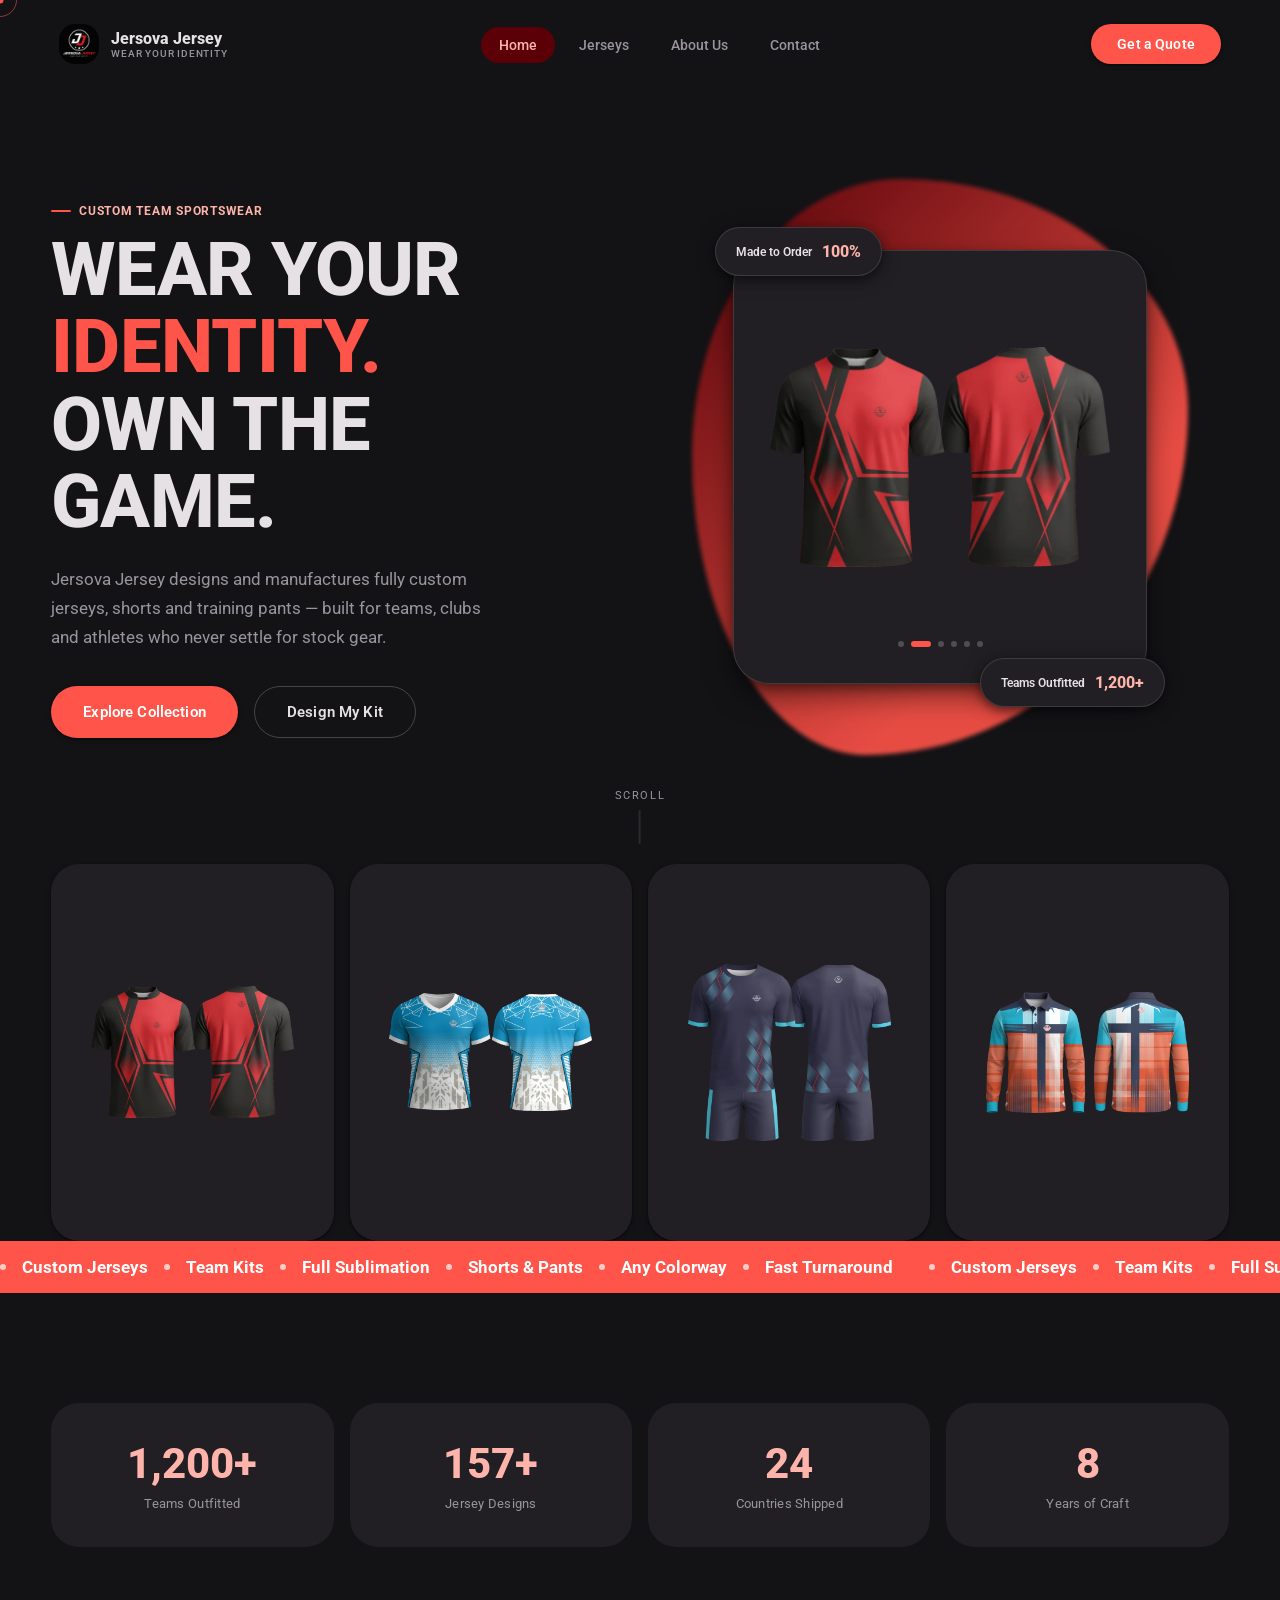
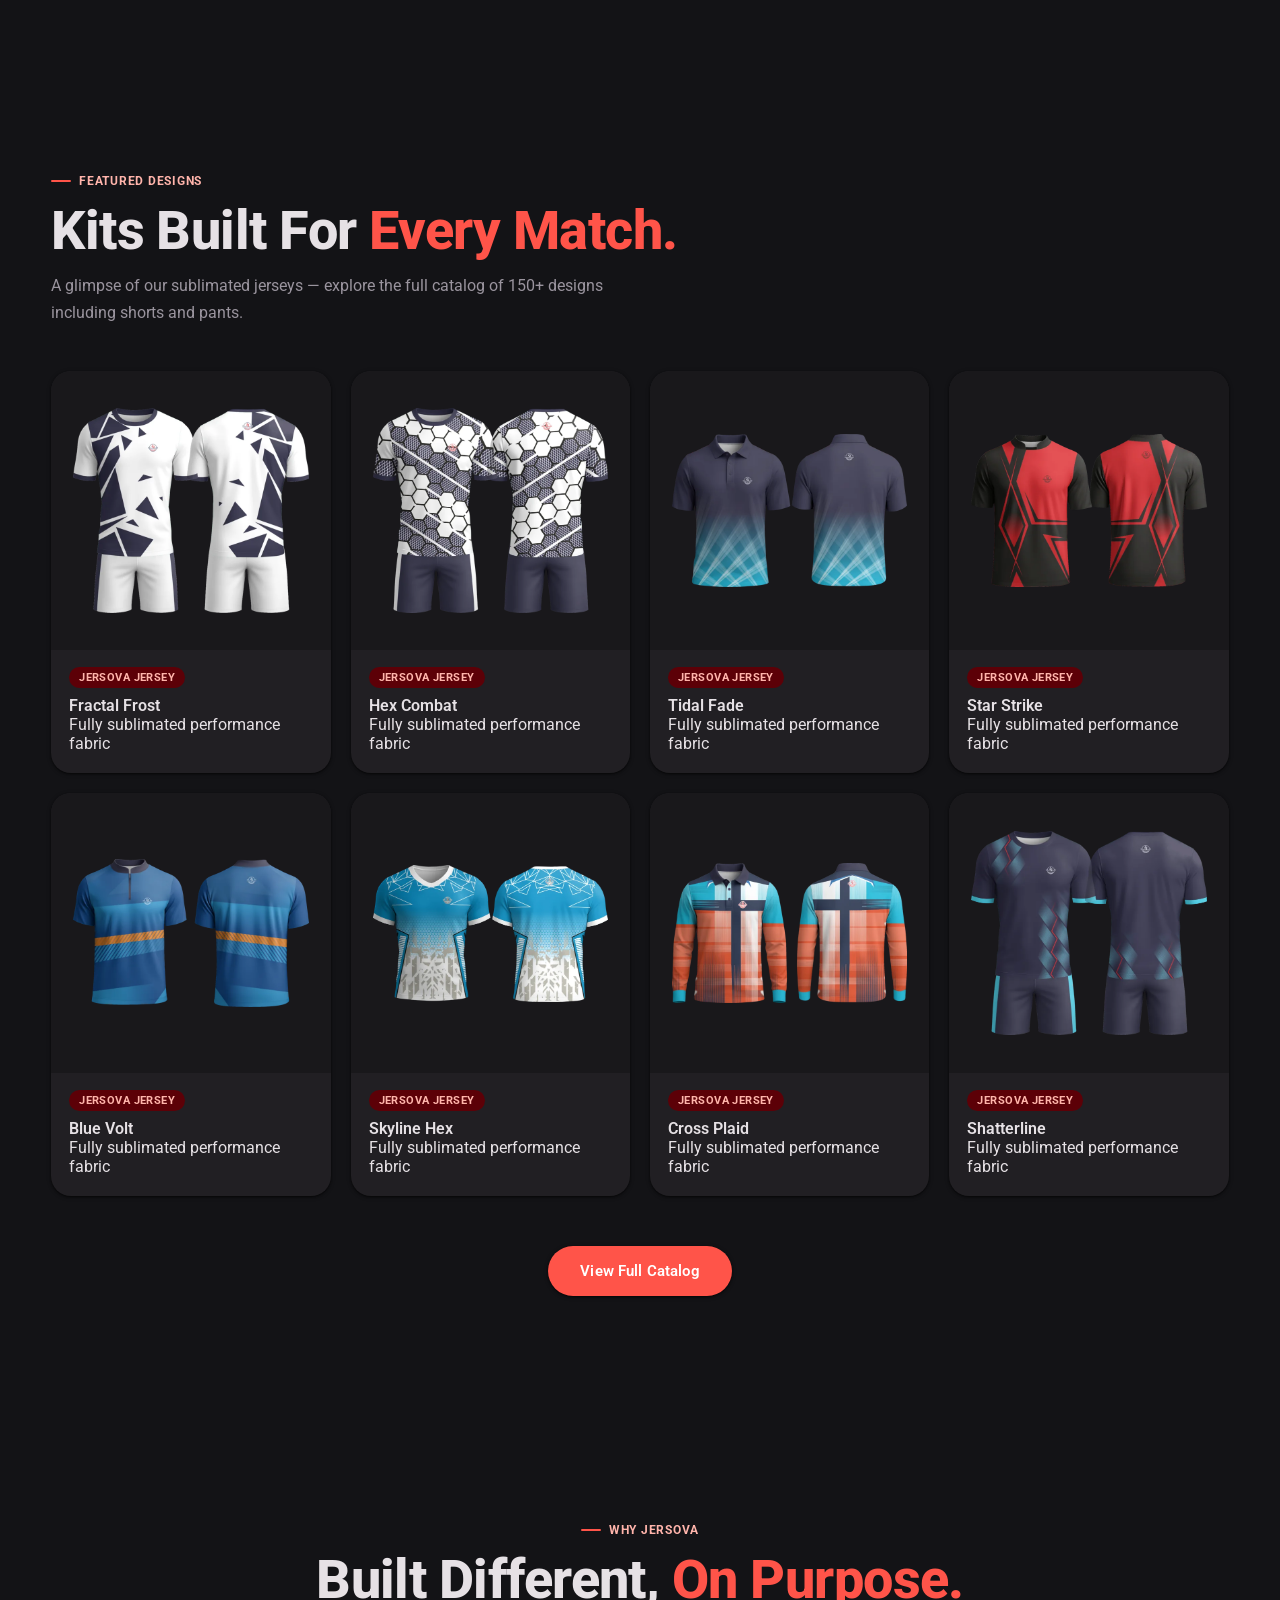
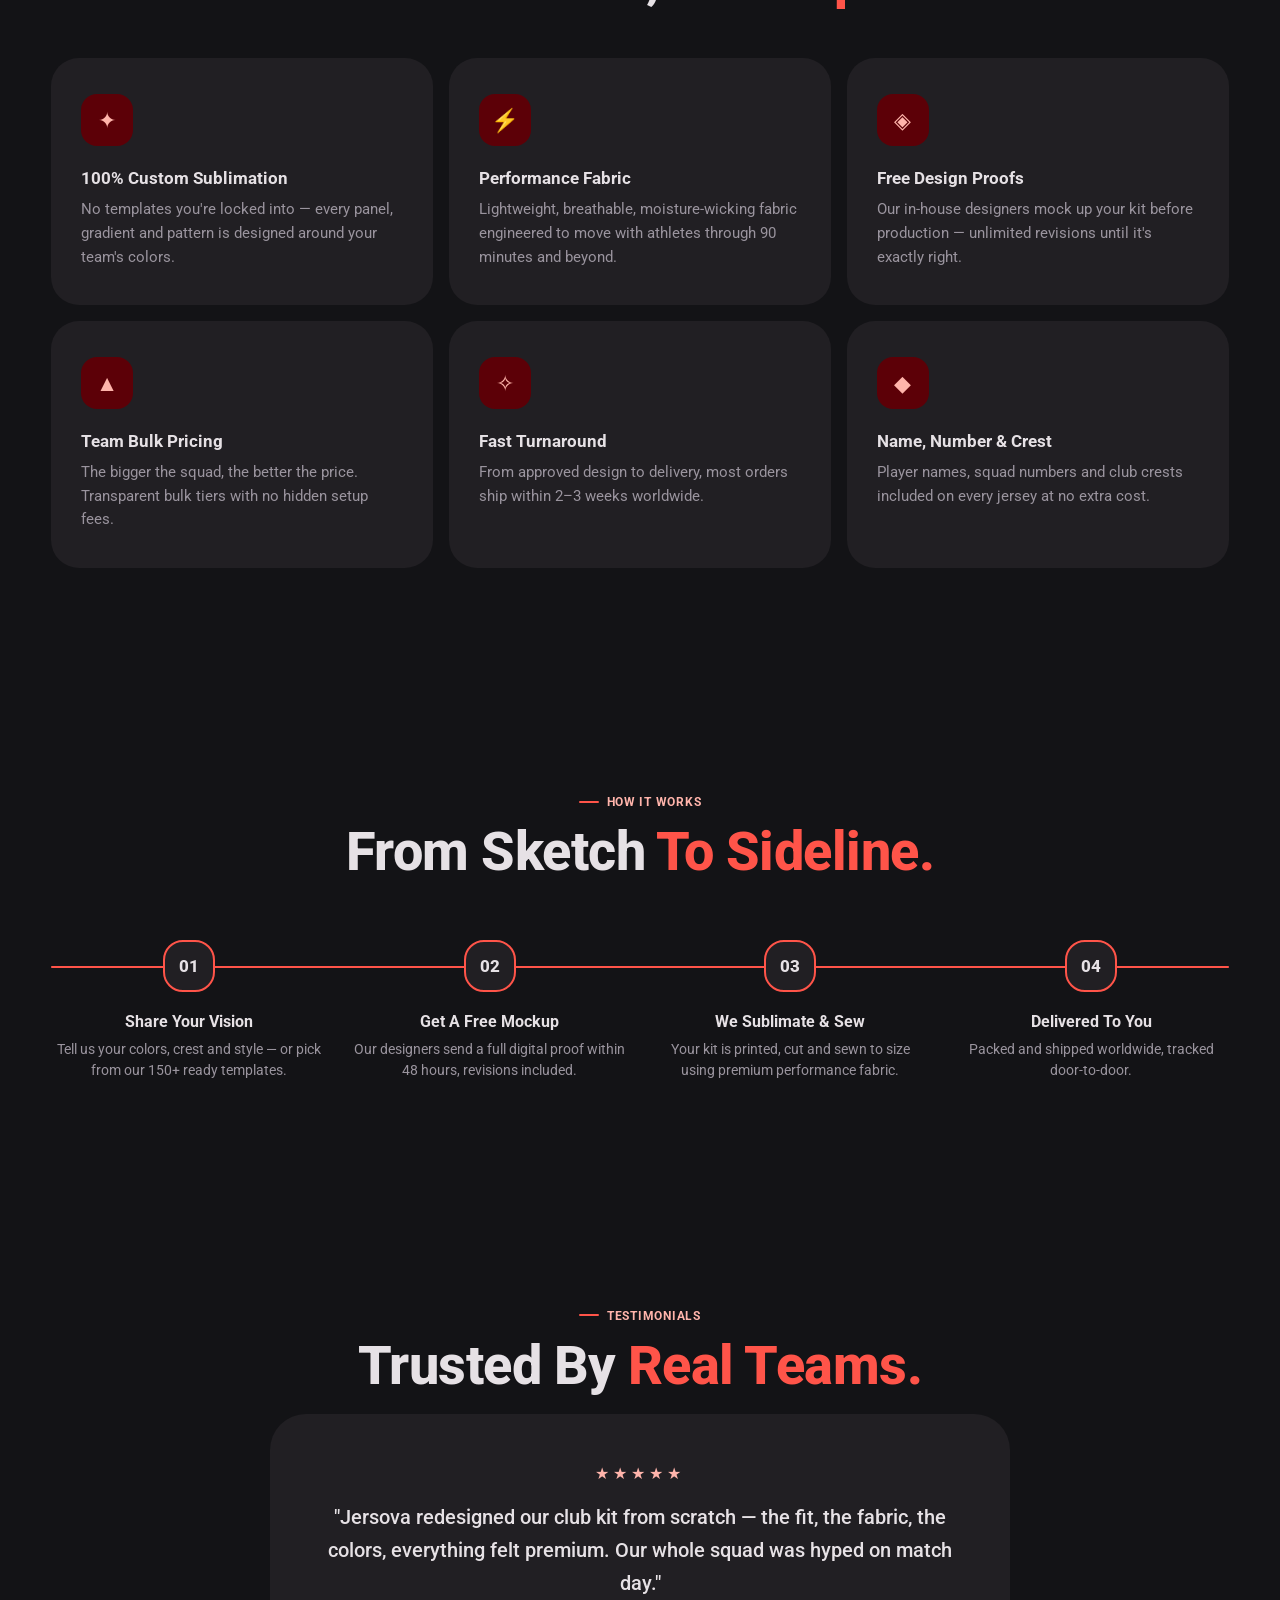
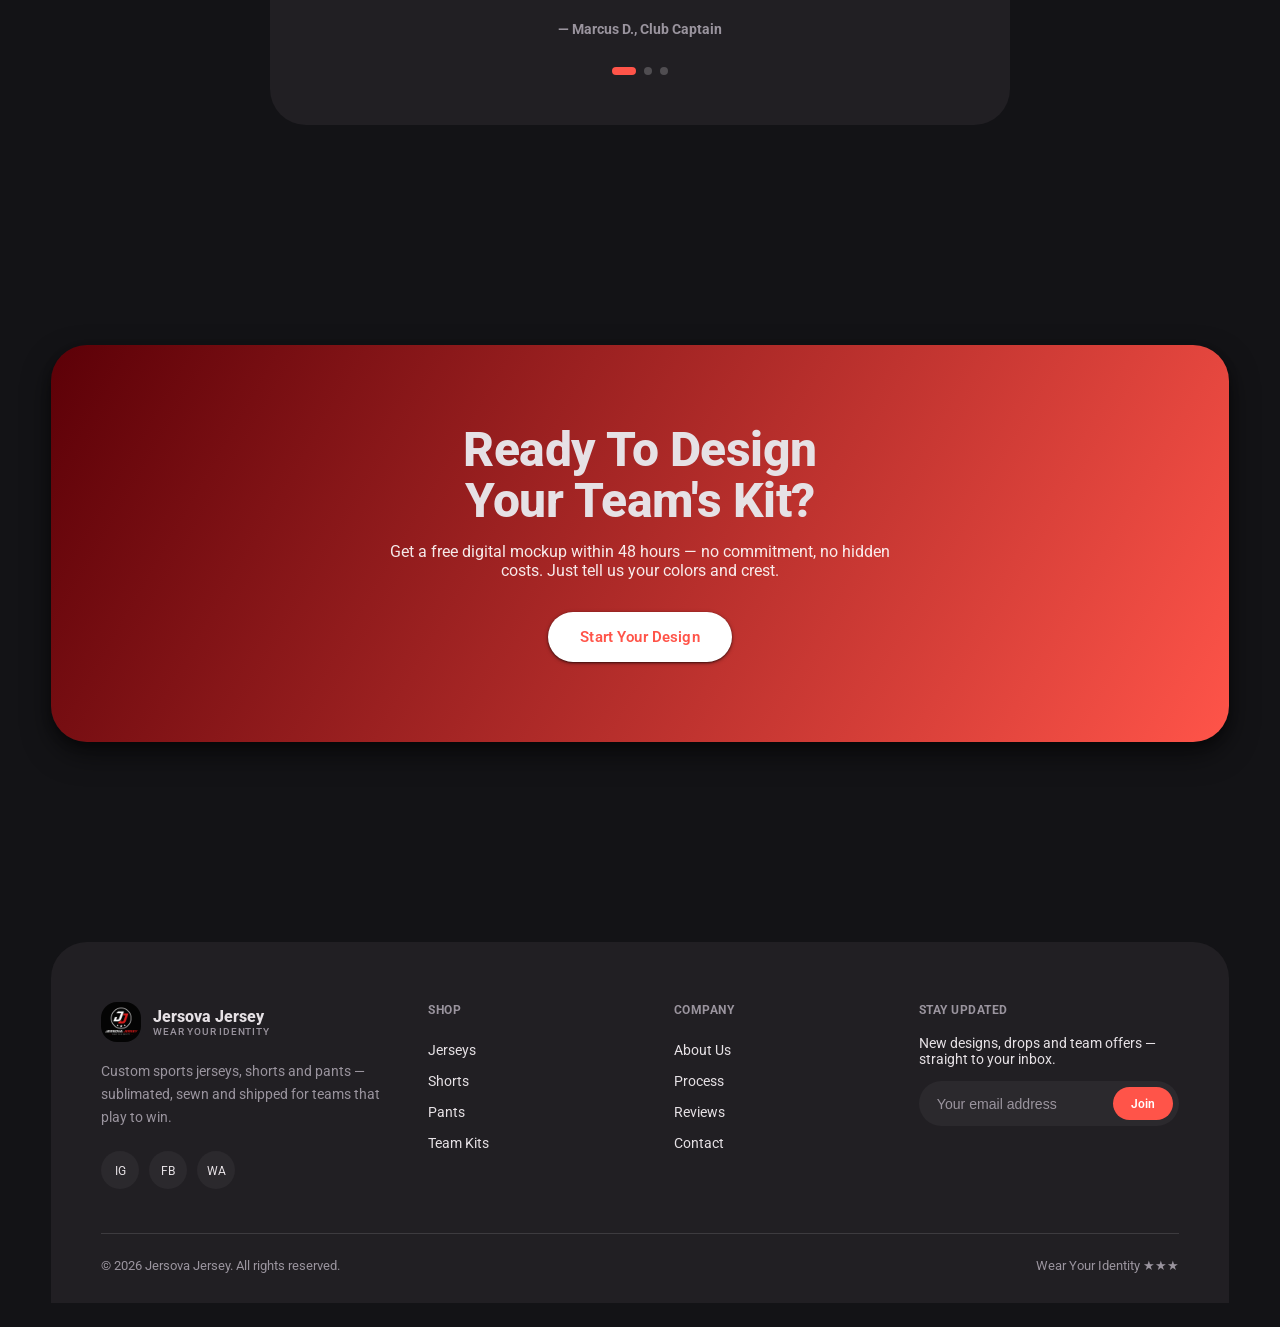
==== index.html @ 9ad4640e "Move website files to repo root for GitHub Pages" ====
<!DOCTYPE html>
<html lang="en">
<head>
<meta charset="UTF-8">
<meta name="viewport" content="width=device-width, initial-scale=1.0">
<title>Jersova Jersey — Wear Your Identity</title>
<meta name="description" content="Custom sports jerseys, shorts and pants built for teams that play to win. Jersova Jersey — Wear Your Identity.">
<link rel="icon" href="images/logo.png">
<link rel="preconnect" href="https://fonts.googleapis.com">
<link rel="preconnect" href="https://fonts.gstatic.com" crossorigin>
<link href="https://fonts.googleapis.com/css2?family=Roboto:wght@400;500;700;900&display=swap" rel="stylesheet">
<link rel="stylesheet" href="css/style.css">
</head>
<body>

<div class="noise-layer"></div>
<div class="cursor-dot"></div>
<div class="cursor-ring"></div>

<div id="loader">
  <div class="loader-logo">JJ</div>
  <div class="loader-bar"></div>
</div>

<!-- ============ NAV ============ -->
<header id="siteHeader">
  <div class="container">
    <nav>
      <a href="index.html" class="brand">
        <img src="images/logo.png" alt="Jersova Jersey logo">
        <span>Jersova Jersey<small>Wear Your Identity</small></span>
      </a>
      <ul class="nav-links">
        <li><a href="index.html" class="active">Home</a></li>
        <li><a href="jerseys.html">Jerseys</a></li>
        <li><a href="about.html">About Us</a></li>
        <li><a href="contact.html">Contact</a></li>
      </ul>
      <div class="nav-cta">
        <a href="contact.html" class="btn btn-primary"><span class="shine"></span>Get a Quote</a>
        <button class="burger" id="burger" aria-label="Menu"><span></span><span></span><span></span></button>
      </div>
    </nav>
  </div>
</header>

<div class="mobile-menu" id="mobileMenu">
  <a href="index.html">Home</a>
  <a href="jerseys.html">Jerseys</a>
  <a href="about.html">About Us</a>
  <a href="contact.html">Contact</a>
</div>

<!-- ============ HERO ============ -->
<section class="hero" id="top">
  <div class="container hero-grid">
    <div>
      <div class="eyebrow">Custom Team Sportswear</div>
      <h1 class="hero-title">
        <span class="line"><span>WEAR YOUR</span></span>
        <span class="line"><span>IDENTITY.</span></span>
        <span class="line"><span>OWN THE GAME.</span></span>
      </h1>
      <p class="lead">Jersova Jersey designs and manufactures fully custom jerseys, shorts and training pants — built for teams, clubs and athletes who never settle for stock gear.</p>
      <div class="btn-row">
        <a href="jerseys.html" class="btn btn-primary">Explore Collection</a>
        <a href="contact.html" class="btn btn-ghost">Design My Kit</a>
      </div>
    </div>
    <div class="hero-visual">
      <div class="hero-blob"></div>
      <div class="hero-card">
        <div class="hero-slideshow" id="heroSlideshow">
          <img class="slide active" src="images/hero.webp" alt="Jersova Jersey custom football kit">
          <img class="slide" src="images/catalog/jerseys/25.webp" alt="Star Strike jersey">
          <img class="slide" src="images/catalog/jerseys/50.webp" alt="Skyline Hex jersey">
          <img class="slide" src="images/catalog/jerseys/35.webp" alt="Blue Volt jersey">
          <img class="slide" src="images/catalog/jerseys/02.webp" alt="Hex Combat jersey">
          <img class="slide" src="images/catalog/jerseys/60.webp" alt="Cross Plaid jersey">
        </div>
        <div class="hero-slideshow-dots" id="heroDots"></div>
      </div>
      <div class="hero-badge badge-1">Made to Order <b>100%</b></div>
      <div class="hero-badge badge-2">Teams Outfitted <b>1,200+</b></div>
    </div>
  </div>
  <div class="scroll-cue"><span>Scroll</span><div class="stick"></div></div>
</section>

<!-- ============ IMAGE GALLERY STRIP ============ -->
<div class="container">
  <div class="bleed-strip">
    <div class="bleed-tile"><img src="images/catalog/jerseys/25.webp" alt="Star Strike jersey" loading="lazy"><div class="bleed-cap">Star Strike</div></div>
    <div class="bleed-tile"><img src="images/catalog/jerseys/50.webp" alt="Skyline Hex jersey" loading="lazy"><div class="bleed-cap">Skyline Hex</div></div>
    <div class="bleed-tile"><img src="images/catalog/jerseys/02.webp" alt="Hex Combat jersey" loading="lazy"><div class="bleed-cap">Hex Combat</div></div>
    <div class="bleed-tile"><img src="images/catalog/jerseys/60.webp" alt="Cross Plaid jersey" loading="lazy"><div class="bleed-cap">Cross Plaid</div></div>
  </div>
</div>

<!-- ============ MARQUEE ============ -->
<div class="marquee">
  <div class="marquee-track">
    <span><i></i>Custom Jerseys<i></i>Team Kits<i></i>Full Sublimation<i></i>Shorts &amp; Pants<i></i>Any Colorway<i></i>Fast Turnaround</span>
    <span><i></i>Custom Jerseys<i></i>Team Kits<i></i>Full Sublimation<i></i>Shorts &amp; Pants<i></i>Any Colorway<i></i>Fast Turnaround</span>
  </div>
</div>

<!-- ============ STATS ============ -->
<section class="section-pad">
  <div class="container">
    <div class="stats" data-reveal="scale">
      <div class="stat"><div class="num" data-count="1200">0</div><div class="lbl">Teams Outfitted</div></div>
      <div class="stat"><div class="num" data-count="157">0</div><div class="lbl">Jersey Designs</div></div>
      <div class="stat"><div class="num" data-count="24">0</div><div class="lbl">Countries Shipped</div></div>
      <div class="stat"><div class="num" data-count="8">0</div><div class="lbl">Years of Craft</div></div>
    </div>
  </div>
</section>

<!-- ============ FEATURED PRODUCTS ============ -->
<section class="section-pad" id="collection">
  <div class="container">
    <div data-reveal>
      <div class="eyebrow">Featured Designs</div>
      <h2 class="section-title">Kits Built For <em>Every Match.</em></h2>
      <p class="section-sub">A glimpse of our sublimated jerseys — explore the full catalog of 150+ designs including shorts and pants.</p>
    </div>

    <div class="grid-products grid-fade" id="productGrid" style="margin-top:44px;"></div>

    <div style="text-align:center;margin-top:50px;" data-reveal>
      <a href="jerseys.html" class="btn btn-primary"><span class="shine"></span>View Full Catalog</a>
    </div>
  </div>
</section>

<!-- ============ WHY US ============ -->
<section class="section-pad" id="why">
  <div class="container">
    <div data-reveal style="text-align:center;margin:0 auto 50px;">
      <div class="eyebrow" style="justify-content:center;">Why Jersova</div>
      <h2 class="section-title">Built Different, <em>On Purpose.</em></h2>
    </div>
    <div class="features">
      <div class="feature" data-reveal="scale">
        <div class="icon">✦</div>
        <h4>100% Custom Sublimation</h4>
        <p>No templates you're locked into — every panel, gradient and pattern is designed around your team's colors.</p>
      </div>
      <div class="feature" data-reveal="scale" style="transition-delay:.1s">
        <div class="icon">⚡</div>
        <h4>Performance Fabric</h4>
        <p>Lightweight, breathable, moisture-wicking fabric engineered to move with athletes through 90 minutes and beyond.</p>
      </div>
      <div class="feature" data-reveal="scale" style="transition-delay:.2s">
        <div class="icon">◈</div>
        <h4>Free Design Proofs</h4>
        <p>Our in-house designers mock up your kit before production — unlimited revisions until it's exactly right.</p>
      </div>
      <div class="feature" data-reveal="scale">
        <div class="icon">▲</div>
        <h4>Team Bulk Pricing</h4>
        <p>The bigger the squad, the better the price. Transparent bulk tiers with no hidden setup fees.</p>
      </div>
      <div class="feature" data-reveal="scale" style="transition-delay:.1s">
        <div class="icon">✧</div>
        <h4>Fast Turnaround</h4>
        <p>From approved design to delivery, most orders ship within 2–3 weeks worldwide.</p>
      </div>
      <div class="feature" data-reveal="scale" style="transition-delay:.2s">
        <div class="icon">◆</div>
        <h4>Name, Number &amp; Crest</h4>
        <p>Player names, squad numbers and club crests included on every jersey at no extra cost.</p>
      </div>
    </div>
  </div>
</section>

<!-- ============ PROCESS ============ -->
<section class="section-pad process" id="process">
  <div class="container">
    <div data-reveal style="text-align:center;margin-bottom:60px;">
      <div class="eyebrow" style="justify-content:center;">How It Works</div>
      <h2 class="section-title">From Sketch <em>To Sideline.</em></h2>
    </div>
    <div style="position:relative;">
      <div class="process-line"><div class="process-line-fill" id="processFill"></div></div>
      <div class="process-steps">
        <div class="step" data-reveal="scale"><div class="n">01</div><h4>Share Your Vision</h4><p>Tell us your colors, crest and style — or pick from our 150+ ready templates.</p></div>
        <div class="step" data-reveal="scale" style="transition-delay:.1s"><div class="n">02</div><h4>Get A Free Mockup</h4><p>Our designers send a full digital proof within 48 hours, revisions included.</p></div>
        <div class="step" data-reveal="scale" style="transition-delay:.2s"><div class="n">03</div><h4>We Sublimate &amp; Sew</h4><p>Your kit is printed, cut and sewn to size using premium performance fabric.</p></div>
        <div class="step" data-reveal="scale" style="transition-delay:.3s"><div class="n">04</div><h4>Delivered To You</h4><p>Packed and shipped worldwide, tracked door-to-door.</p></div>
      </div>
    </div>
  </div>
</section>

<!-- ============ TESTIMONIALS ============ -->
<section class="section-pad" id="testimonials">
  <div class="container">
    <div data-reveal style="text-align:center;margin-bottom:20px;">
      <div class="eyebrow" style="justify-content:center;">Testimonials</div>
      <h2 class="section-title">Trusted By <em>Real Teams.</em></h2>
    </div>
    <div class="testi-wrap" data-reveal>
      <div class="testi active">
        <div class="stars">★★★★★</div>
        <p class="quote">"Jersova redesigned our club kit from scratch — the fit, the fabric, the colors, everything felt premium. Our whole squad was hyped on match day."</p>
        <div class="who">— Marcus D., Club Captain</div>
      </div>
      <div class="testi">
        <div class="stars">★★★★★</div>
        <p class="quote">"We ordered 22 jerseys plus shorts for our academy. Turnaround was faster than promised and the sublimation quality is honestly next level."</p>
        <div class="who">— Priya S., Academy Director</div>
      </div>
      <div class="testi">
        <div class="stars">★★★★★</div>
        <p class="quote">"Free mockups saved us from a color mistake before print. Communication was smooth start to finish — will reorder every season."</p>
        <div class="who">— Diego R., Team Manager</div>
      </div>
      <div class="testi-dots" id="testiDots"></div>
    </div>
  </div>
</section>

<!-- ============ CTA ============ -->
<section class="section-pad">
  <div class="container">
    <div class="cta-banner" data-reveal="scale">
      <h2>Ready To Design<br>Your Team's Kit?</h2>
      <p>Get a free digital mockup within 48 hours — no commitment, no hidden costs. Just tell us your colors and crest.</p>
      <a href="contact.html" class="btn btn-primary" style="background:#fff;color:var(--primary-strong);">Start Your Design</a>
    </div>
  </div>
</section>

<!-- ============ FOOTER ============ -->
<footer id="contact">
  <div class="container">
    <div class="footer-grid">
      <div class="footer-brand">
        <a href="index.html" class="brand"><img src="images/logo.png" alt="logo"><span>Jersova Jersey<small>Wear Your Identity</small></span></a>
        <p>Custom sports jerseys, shorts and pants — sublimated, sewn and shipped for teams that play to win.</p>
        <div class="social">
          <a href="#" aria-label="Instagram">IG</a>
          <a href="#" aria-label="Facebook">FB</a>
          <a href="#" aria-label="WhatsApp">WA</a>
        </div>
      </div>
      <div class="fcol">
        <h5>Shop</h5>
        <a href="jerseys.html">Jerseys</a>
        <a href="jerseys.html">Shorts</a>
        <a href="jerseys.html">Pants</a>
        <a href="jerseys.html">Team Kits</a>
      </div>
      <div class="fcol">
        <h5>Company</h5>
        <a href="about.html">About Us</a>
        <a href="index.html#process">Process</a>
        <a href="index.html#testimonials">Reviews</a>
        <a href="contact.html">Contact</a>
      </div>
      <div class="fcol">
        <h5>Stay Updated</h5>
        <p style="color:var(--muted);font-size:.85rem;margin-bottom:14px;">New designs, drops and team offers — straight to your inbox.</p>
        <form class="newsletter" onsubmit="return false;">
          <input type="email" placeholder="Your email address" required>
          <button type="submit">Join</button>
        </form>
      </div>
    </div>
    <div class="footer-bottom">
      <span>© 2026 Jersova Jersey. All rights reserved.</span>
      <span>Wear Your Identity ★★★</span>
    </div>
  </div>
</footer>

<button class="totop" id="totop" aria-label="Back to top">↑</button>

<script src="js/common.js"></script>
<script>
/* ============ PROCESS LINE FILL ============ */
const processFill=document.getElementById('processFill');
const processSection=document.querySelector('.process');
const procIO=new IntersectionObserver((entries)=>{
  entries.forEach(en=>{ if(en.isIntersecting){processFill.style.width='100%'; procIO.unobserve(en.target);} });
},{threshold:.35});
procIO.observe(processSection);

/* ============ FEATURED PRODUCT GRID ============ */
const featured=[
  {img:'catalog/jerseys/01',name:'Fractal Frost',tag:'Jersey'},
  {img:'catalog/jerseys/05',name:'Hex Combat',tag:'Jersey'},
  {img:'catalog/jerseys/15',name:'Tidal Fade',tag:'Jersey'},
  {img:'catalog/jerseys/25',name:'Star Strike',tag:'Jersey'},
  {img:'catalog/jerseys/35',name:'Blue Volt',tag:'Jersey'},
  {img:'catalog/jerseys/50',name:'Skyline Hex',tag:'Jersey'},
  {img:'catalog/jerseys/60',name:'Cross Plaid',tag:'Jersey'},
  {img:'catalog/jerseys/02',name:'Shatterline',tag:'Jersey'},
];
document.getElementById('productGrid').innerHTML=featured.map(p=>`
  <a href="jerseys.html" class="card" style="cursor:none;">
    <div class="imgbox"><img src="images/${p.img}.webp" alt="${p.name}" loading="lazy"></div>
    <div class="view-btn">↗</div>
    <div class="info">
      <div class="tag">Jersova ${p.tag}</div>
      <h4>${p.name}</h4>
      <p>Fully sublimated performance fabric</p>
    </div>
  </a>`).join('');
document.querySelectorAll('#productGrid .card').forEach(card=>{
  card.addEventListener('mousemove',e=>{
    const r=card.getBoundingClientRect();
    const px=(e.clientX-r.left)/r.width-.5, py=(e.clientY-r.top)/r.height-.5;
    card.style.transform=`rotateY(${px*10}deg) rotateX(${-py*10}deg) translateY(-4px)`;
  });
  card.addEventListener('mouseleave',()=>{card.style.transform='rotateY(0) rotateX(0) translateY(0)';});
});
if(window.bindCursorHover) window.bindCursorHover();

/* ============ TESTIMONIAL SLIDER ============ */
const testis=document.querySelectorAll('.testi');
const dotsWrap=document.getElementById('testiDots');
testis.forEach((_,i)=>{
  const b=document.createElement('button');
  if(i===0)b.classList.add('active');
  b.addEventListener('click',()=>showTesti(i));
  dotsWrap.appendChild(b);
});
let testiIdx=0;
function showTesti(i){
  testis[testiIdx].classList.remove('active');
  dotsWrap.children[testiIdx].classList.remove('active');
  testiIdx=i;
  testis[testiIdx].classList.add('active');
  dotsWrap.children[testiIdx].classList.add('active');
}
setInterval(()=>{showTesti((testiIdx+1)%testis.length);},5000);

/* ============ HERO JERSEY SLIDESHOW ============ */
const heroSlides=document.querySelectorAll('#heroSlideshow .slide');
const heroDots=document.getElementById('heroDots');
heroSlides.forEach((_,i)=>{
  const d=document.createElement('span');
  if(i===0)d.classList.add('active');
  d.addEventListener('click',()=>showHeroSlide(i));
  heroDots.appendChild(d);
});
let heroSlideIdx=0;
function showHeroSlide(i){
  heroSlides[heroSlideIdx].classList.remove('active');
  heroDots.children[heroSlideIdx].classList.remove('active');
  heroSlideIdx=i;
  heroSlides[heroSlideIdx].classList.add('active');
  heroDots.children[heroSlideIdx].classList.add('active');
}
setInterval(()=>{showHeroSlide((heroSlideIdx+1)%heroSlides.length);},2800);

/* ============ HERO PARALLAX ============ */
const heroCard=document.querySelector('.hero .hero-card');
document.querySelector('.hero').addEventListener('mousemove',e=>{
  const r=e.currentTarget.getBoundingClientRect();
  const px=(e.clientX-r.left)/r.width-.5, py=(e.clientY-r.top)/r.height-.5;
  heroCard.style.transform=`translate(${px*16}px, ${py*16}px)`;
});
</script>
</body>
</html>
---- css/style.css ----
/* ============ RESET & BASE — Material You / Pixel theme ============ */
*,*::before,*::after{margin:0;padding:0;box-sizing:border-box;}
:root{
  --bg:#131316;
  --surface:#1c1b1f;
  --surface-container:#211f23;
  --surface-high:#2b292d;
  --surface-low:#19181b;
  --on-surface:#e6e1e5;
  --on-surface-var:#9a949e;
  --outline:rgba(230,225,229,.14);
  --outline-strong:rgba(230,225,229,.24);
  --primary:#ffb4ab;
  --primary-strong:#ff5449;
  --primary-container:#5c0007;
  --on-primary:#ffffff;
  --secondary:#e7bdb6;
  --r-xs:10px;
  --r-sm:16px;
  --r-md:20px;
  --r-lg:28px;
  --r-xl:36px;
  --r-full:100px;
  --e1:0 1px 2px rgba(0,0,0,.5),0 1px 4px rgba(0,0,0,.35);
  --e2:0 4px 10px rgba(0,0,0,.4),0 2px 20px rgba(0,0,0,.3);
  --e3:0 12px 28px rgba(0,0,0,.5),0 4px 10px rgba(0,0,0,.3);
  --ease:cubic-bezier(.2,0,0,1);
  --ease-em:cubic-bezier(.3,0,.1,1);
}
html{scroll-behavior:smooth;}
body{
  background:var(--bg);
  color:var(--on-surface);
  font-family:'Roboto','Segoe UI',Helvetica,Arial,sans-serif;
  overflow-x:hidden;
  cursor:none;
  font-size:16px;
}
img{max-width:100%;display:block;}
a{color:inherit;text-decoration:none;}
ul{list-style:none;}
button{font-family:inherit;cursor:none;border:none;outline:none;background:none;}
::selection{background:var(--primary-strong);color:#fff;}
::-webkit-scrollbar{width:9px;}
::-webkit-scrollbar-track{background:var(--bg);}
::-webkit-scrollbar-thumb{background:var(--primary-strong);border-radius:10px;}

.container{width:min(1240px,92%);margin-inline:auto;}
.eyebrow{
  display:inline-flex;align-items:center;gap:8px;
  font-size:.78rem;letter-spacing:.06em;text-transform:uppercase;
  color:var(--primary);font-weight:700;margin-bottom:14px;
}
.eyebrow::before{content:"";width:20px;height:2px;border-radius:2px;background:var(--primary-strong);}
h1,h2,h3{font-family:'Roboto',Arial,sans-serif;font-weight:800;text-transform:none;letter-spacing:-.01em;line-height:1.05;}
.section-title{font-size:clamp(2rem,4.6vw,3.4rem);margin-bottom:14px;font-weight:800;}
.section-title em{font-style:normal;color:var(--primary-strong);}
.section-sub{color:var(--on-surface-var);max-width:560px;font-size:1.02rem;line-height:1.65;}
.section-pad{padding:110px 0;position:relative;}

/* ---- Material buttons ---- */
.btn{
  display:inline-flex;align-items:center;gap:10px;
  padding:16px 32px;border-radius:var(--r-full);font-weight:600;
  font-size:.95rem;letter-spacing:.01em;text-transform:none;
  position:relative;overflow:hidden;transition:transform .3s var(--ease-em),box-shadow .3s var(--ease-em),background .3s var(--ease);
}
.btn-primary{background:var(--primary-strong);color:#fff;box-shadow:var(--e1);}
.btn-primary:hover{transform:translateY(-2px);box-shadow:var(--e2);}
.btn-ghost{border:1px solid var(--outline-strong);color:var(--on-surface);background:transparent;}
.btn-ghost:hover{background:var(--surface-high);border-color:var(--on-surface-var);}
.btn span.shine{display:none;}
.ripple{position:absolute;border-radius:50%;background:rgba(255,255,255,.35);transform:scale(0);animation:rippleFx .6s var(--ease-em) forwards;pointer-events:none;}
@keyframes rippleFx{to{transform:scale(2.6);opacity:0;}}

/* reveal-on-scroll */
[data-reveal]{opacity:0;transform:translateY(36px);transition:opacity .8s var(--ease-em),transform .8s var(--ease-em);}
[data-reveal].in{opacity:1;transform:translateY(0);}
[data-reveal="left"]{transform:translateX(-50px);}
[data-reveal="left"].in{transform:translateX(0);}
[data-reveal="right"]{transform:translateX(50px);}
[data-reveal="right"].in{transform:translateX(0);}
[data-reveal="scale"]{transform:scale(.9);}
[data-reveal="scale"].in{transform:scale(1);}

/* ============ CUSTOM CURSOR ============ */
.cursor-dot,.cursor-ring{position:fixed;top:0;left:0;pointer-events:none;z-index:9999;border-radius:50%;transform:translate(-50%,-50%);}
.cursor-dot{width:7px;height:7px;background:var(--primary-strong);}
.cursor-ring{width:34px;height:34px;border:1.5px solid rgba(255,84,73,.55);transition:width .25s var(--ease-em),height .25s var(--ease-em),border-color .25s,background .25s;}
.cursor-ring.hovered{width:56px;height:56px;background:rgba(255,84,73,.14);border-color:var(--primary-strong);}
@media(hover:none){.cursor-dot,.cursor-ring{display:none;}body{cursor:auto;}}

/* ============ LOADER ============ */
#loader{position:fixed;inset:0;background:var(--bg);z-index:99999;display:flex;align-items:center;justify-content:center;flex-direction:column;gap:18px;transition:opacity .6s var(--ease-em),visibility .6s var(--ease-em);}
#loader.hide{opacity:0;visibility:hidden;}
.loader-logo{width:64px;height:64px;border-radius:var(--r-lg);background:var(--primary-strong);display:flex;align-items:center;justify-content:center;font-weight:800;font-size:1.3rem;color:#fff;animation:pulseLogo 1.4s ease-in-out infinite;}
@keyframes pulseLogo{0%,100%{transform:scale(1);box-shadow:0 0 0 0 rgba(255,84,73,.4);}50%{transform:scale(1.06);box-shadow:0 0 0 14px rgba(255,84,73,0);}}
.loader-bar{width:160px;height:4px;background:var(--surface-high);overflow:hidden;border-radius:4px;}
.loader-bar::after{content:"";display:block;width:40%;height:100%;background:var(--primary-strong);border-radius:4px;animation:loaderslide 1.1s ease-in-out infinite;}
@keyframes loaderslide{0%{transform:translateX(-100%);}100%{transform:translateX(350%);}}

/* ============ BG FX ============ */
.noise-layer{display:none;}
.glow-orb{position:absolute;border-radius:50%;filter:blur(90px);opacity:.28;pointer-events:none;z-index:0;}

/* ============ NAV — floating Material pill bar ============ */
header{position:fixed;top:0;left:0;width:100%;z-index:1000;padding:18px 0;transition:all .4s var(--ease-em);}
header .container{background:transparent;border-radius:var(--r-full);transition:all .4s var(--ease-em);}
header.scrolled .container{background:rgba(28,27,31,.88);backdrop-filter:blur(20px);box-shadow:var(--e2);border:1px solid var(--outline);padding-inline:8px;}
header.scrolled{padding:12px 0;}
nav{display:flex;align-items:center;justify-content:space-between;padding:6px 8px;}
.brand{display:flex;align-items:center;gap:12px;font-weight:800;font-size:1rem;letter-spacing:0;text-transform:none;}
.brand img{width:40px;height:40px;border-radius:var(--r-sm);}
.brand small{display:block;font-size:.62rem;letter-spacing:.08em;color:var(--on-surface-var);font-weight:500;text-transform:uppercase;}
.nav-links{display:flex;gap:6px;align-items:center;}
.nav-links a{position:relative;font-size:.86rem;font-weight:500;letter-spacing:0;text-transform:none;color:var(--on-surface-var);padding:10px 18px;border-radius:var(--r-full);transition:all .3s var(--ease-em);}
.nav-links a:hover{background:var(--surface-high);color:var(--on-surface);}
.nav-links a.active{background:var(--primary-container);color:var(--primary);}
.nav-links a::after{display:none;}
.nav-cta{display:flex;align-items:center;gap:12px;}
.nav-cta .btn-primary{padding:12px 26px;font-size:.86rem;}
.burger{display:none;flex-direction:column;gap:5px;width:30px;z-index:1200;}
.burger span{height:2px;background:#fff;border-radius:2px;transition:all .35s var(--ease-em);}
.burger.open span:nth-child(1){transform:translateY(7px) rotate(45deg);}
.burger.open span:nth-child(2){opacity:0;}
.burger.open span:nth-child(3){transform:translateY(-7px) rotate(-45deg);}

/* mobile nav */
.mobile-menu{position:fixed;inset:0;background:var(--surface);z-index:1100;display:flex;flex-direction:column;align-items:center;justify-content:center;gap:24px;
  clip-path:circle(0% at 92% 5%);transition:clip-path .55s var(--ease-em);}
.mobile-menu.open{clip-path:circle(150% at 92% 5%);}
.mobile-menu a{font-size:1.5rem;font-weight:700;text-transform:none;padding:10px 24px;border-radius:var(--r-full);}
.mobile-menu a:active{background:var(--surface-high);}

/* ============ PAGE HERO (inner pages) — rounded widget card ============ */
.page-hero{padding-top:130px;padding-bottom:0;position:relative;}
.page-hero-card{position:relative;border-radius:var(--r-xl);overflow:hidden;min-height:52vh;display:flex;align-items:flex-end;box-shadow:var(--e3);}
.page-hero-card .hero-bg{position:absolute;inset:0;background-size:auto 130%;background-position:right center;background-repeat:no-repeat;z-index:0;background-color:var(--surface-container);}
.page-hero-card .hero-scrim{position:absolute;inset:0;z-index:1;
  background:linear-gradient(100deg,var(--surface-low) 30%,rgba(19,19,22,.7) 55%,rgba(92,0,7,.3) 80%,rgba(255,84,73,.1) 100%);}
.page-hero-inner{position:relative;z-index:2;text-align:left;padding:60px 56px;}
.page-hero h1{font-size:clamp(2.4rem,6vw,4rem);font-weight:800;}
.page-hero p{color:var(--on-surface-var);max-width:520px;margin:18px 0 0;font-size:1.03rem;line-height:1.7;}
.breadcrumb{margin-top:24px;display:flex;gap:8px;color:var(--on-surface-var);font-size:.82rem;}
.breadcrumb a:hover{color:var(--primary);}

/* ============ HERO (home) — Material widget hero ============ */
.hero{min-height:96vh;display:flex;align-items:center;position:relative;padding-top:130px;padding-bottom:60px;}
.hero-grid{display:flex;align-items:center;justify-content:space-between;gap:40px;position:relative;z-index:2;}
.hero-grid>div:first-child{flex:1 1 480px;max-width:560px;}
.hero-title{font-size:clamp(2.6rem,6vw,4.6rem);font-weight:800;}
.hero-title .line{display:block;overflow:hidden;}
.hero-title .line span{display:inline-block;transform:translateY(110%);animation:riseUp .8s var(--ease-em) forwards;}
.hero-title .line:nth-child(1) span{animation-delay:.1s;}
.hero-title .line:nth-child(2) span{animation-delay:.24s;color:var(--primary-strong);}
.hero-title .line:nth-child(3) span{animation-delay:.38s;}
@keyframes riseUp{to{transform:translateY(0);}}
.hero p.lead{margin:24px 0 34px;color:var(--on-surface-var);font-size:1.06rem;max-width:460px;line-height:1.7;
  opacity:0;animation:fadeUp .8s var(--ease-em) .6s forwards;}
.hero .btn-row{display:flex;gap:16px;flex-wrap:wrap;opacity:0;animation:fadeUp .8s var(--ease-em) .78s forwards;}
@keyframes fadeUp{from{opacity:0;transform:translateY(20px);}to{opacity:1;transform:translateY(0);}}

.hero-visual{position:relative;display:flex;align-items:center;justify-content:center;min-height:480px;max-width:420px;margin-inline:auto;}
.hero-blob{position:absolute;top:-10%;left:-10%;width:120%;height:120%;border-radius:42% 58% 65% 35%/48% 40% 60% 52%;
  background:linear-gradient(135deg,var(--primary-container),var(--primary-strong) 70%);
  filter:blur(2px);opacity:.9;animation:blobMorph 9s ease-in-out infinite;}
@keyframes blobMorph{0%,100%{border-radius:42% 58% 65% 35%/48% 40% 60% 52%;transform:rotate(0deg) scale(1);}50%{border-radius:58% 42% 35% 65%/40% 62% 38% 60%;transform:rotate(8deg) scale(1.04);}}
.hero-card{position:relative;z-index:2;background:var(--surface-container);border-radius:var(--r-xl);padding:36px;box-shadow:var(--e3);
  animation:float 5.5s ease-in-out infinite;border:1px solid var(--outline);}
@keyframes float{0%,100%{transform:translateY(0);}50%{transform:translateY(-16px);}}
.hero-card img{width:min(340px,72vw);margin:0 auto;}
.hero-slideshow{position:relative;width:min(340px,72vw);aspect-ratio:1/1;margin:0 auto;}
.hero-slideshow .slide{position:absolute;inset:0;width:100%;height:100%;object-fit:contain;margin:0;
  opacity:0;transform:scale(1.06);transition:opacity 1.1s var(--ease-em),transform 1.6s var(--ease-em);pointer-events:none;}
.hero-slideshow .slide.active{opacity:1;transform:scale(1);pointer-events:auto;z-index:1;}
.hero-slideshow-dots{display:flex;justify-content:center;gap:7px;margin-top:14px;}
.hero-slideshow-dots span{width:6px;height:6px;border-radius:50%;background:var(--outline-strong);transition:all .35s var(--ease-em);}
.hero-slideshow-dots span.active{background:var(--primary-strong);width:20px;border-radius:6px;}
.hero-badge{position:absolute;background:var(--surface-container);border:1px solid var(--outline);box-shadow:var(--e2);
  border-radius:var(--r-lg);padding:14px 20px;font-size:.78rem;font-weight:600;letter-spacing:0;text-transform:none;
  display:flex;align-items:center;gap:10px;animation:floatSlow 4.5s ease-in-out infinite;z-index:3;white-space:nowrap;}
.hero-badge b{color:var(--primary);font-size:1rem;font-weight:800;}
.badge-1{top:0;left:-18px;animation-delay:.2s;}
.badge-2{bottom:0;right:-18px;animation-delay:1s;}
@keyframes floatSlow{0%,100%{transform:translateY(0);}50%{transform:translateY(-12px);}}
@media(max-width:1000px){
  .hero-visual{flex-direction:column;gap:16px;min-height:0;padding:24px 0 8px;overflow:hidden;}
  .hero-badge{position:static;margin-top:0;animation:none;white-space:normal;font-size:.76rem;padding:12px 16px;}
}

.scroll-cue{position:absolute;left:50%;bottom:20px;transform:translateX(-50%);display:flex;flex-direction:column;align-items:center;gap:8px;color:var(--on-surface-var);font-size:.68rem;letter-spacing:.15em;text-transform:uppercase;z-index:3;}
.scroll-cue .stick{width:2px;height:34px;border-radius:2px;background:var(--surface-high);position:relative;overflow:hidden;}
.scroll-cue .stick::after{content:"";position:absolute;top:-34px;left:0;width:100%;height:34px;background:var(--primary-strong);border-radius:2px;animation:scrollDown 1.8s ease-in-out infinite;}
@keyframes scrollDown{0%{top:-34px;}100%{top:34px;}}

/* ============ IMAGE STRIP — rounded Material gallery row ============ */
.bleed-strip{display:grid;grid-template-columns:repeat(4,1fr);width:100%;position:relative;z-index:2;gap:16px;}
.bleed-tile{position:relative;aspect-ratio:3/4;overflow:hidden;background:var(--surface-container);border-radius:var(--r-lg);
  box-shadow:var(--e1);transition:box-shadow .4s var(--ease-em),transform .4s var(--ease-em);}
.bleed-tile:hover{box-shadow:var(--e3);transform:translateY(-6px);}
.bleed-tile img{position:absolute;inset:0;width:100%;height:100%;object-fit:contain;padding:14%;transition:transform .6s var(--ease-em);}
.bleed-tile:hover img{transform:scale(1.08);}
.bleed-tile::before{content:"";position:absolute;inset:0;background:linear-gradient(0deg,rgba(0,0,0,.55),transparent 55%);opacity:0;transition:opacity .4s var(--ease-em);z-index:1;}
.bleed-tile:hover::before{opacity:1;}
.bleed-cap{position:absolute;left:18px;bottom:16px;z-index:2;font-weight:700;letter-spacing:0;font-size:.9rem;color:#fff;
  opacity:0;transform:translateY(12px);transition:all .4s var(--ease-em);}
.bleed-tile:hover .bleed-cap{opacity:1;transform:translateY(0);}
@media(max-width:900px){.bleed-strip{grid-template-columns:repeat(2,1fr);}}

/* ============ MARQUEE ============ */
.marquee{padding:16px 0;background:var(--primary-strong);position:relative;z-index:2;overflow:hidden;}
.marquee-track{display:flex;width:max-content;animation:scrollX 26s linear infinite;}
.marquee-track span{display:flex;align-items:center;gap:16px;font-weight:700;font-size:1.05rem;letter-spacing:0;text-transform:none;padding-right:36px;white-space:nowrap;color:#fff;}
.marquee-track span i{width:6px;height:6px;border-radius:50%;background:rgba(255,255,255,.7);display:inline-block;}
@keyframes scrollX{from{transform:translateX(0);}to{transform:translateX(-50%);}}

/* ============ STATS ============ */
.stats{display:grid;grid-template-columns:repeat(4,1fr);gap:16px;position:relative;z-index:2;}
.stat{text-align:center;padding:36px 14px;background:var(--surface-container);border-radius:var(--r-lg);transition:transform .35s var(--ease-em),background .35s;}
.stat:hover{transform:translateY(-8px);background:var(--surface-high);}
.stat .num{font-size:clamp(2rem,3.4vw,2.6rem);font-weight:800;color:var(--primary);}
.stat .lbl{margin-top:8px;font-size:.8rem;letter-spacing:.02em;text-transform:none;color:var(--on-surface-var);}

/* ============ PRODUCTS / CATALOG — Material elevated cards ============ */
.tabs{display:flex;gap:10px;margin:32px 0 40px;flex-wrap:wrap;}
.tab-btn{padding:11px 24px;border-radius:var(--r-full);border:1px solid var(--outline-strong);font-size:.85rem;font-weight:600;letter-spacing:0;text-transform:none;color:var(--on-surface-var);transition:all .3s var(--ease-em);position:relative;overflow:hidden;}
.tab-btn.active,.tab-btn:hover{background:var(--primary-container);color:var(--primary);border-color:var(--primary-container);}
#sleeveTabs{opacity:0;max-height:0;overflow:hidden;margin-top:0 !important;transition:opacity .4s var(--ease-em),max-height .4s var(--ease-em),margin .4s var(--ease-em);}
#sleeveTabs.show{opacity:1;max-height:80px;margin-top:0 !important;margin-bottom:6px;}
#sleeveTabs .tab-btn{padding:9px 20px;font-size:.76rem;border-color:transparent;background:var(--surface-container);color:var(--on-surface-var);}
#sleeveTabs .tab-btn.active,#sleeveTabs .tab-btn:hover{background:var(--primary-strong);color:#fff;}
.grid-products{display:grid;grid-template-columns:repeat(4,1fr);gap:20px;}
.grid-products.dense{grid-template-columns:repeat(5,1fr);gap:16px;}
.card{position:relative;overflow:hidden;background:var(--surface-container);border-radius:var(--r-md);
  box-shadow:var(--e1);transition:transform .3s var(--ease-em),box-shadow .3s var(--ease-em);transform-style:preserve-3d;perspective:900px;}
.card:hover{box-shadow:var(--e3);transform:translateY(-6px);}
.card .imgbox{aspect-ratio:1/1;display:flex;align-items:center;justify-content:center;padding:22px;position:relative;overflow:hidden;cursor:none;background:var(--surface-low);border-radius:var(--r-md) var(--r-md) 0 0;}
.card .imgbox::before{content:"";position:absolute;inset:0;background:radial-gradient(circle at 50% 20%,rgba(255,84,73,.16),transparent 65%);opacity:0;transition:opacity .4s var(--ease-em);z-index:1;}
.card:hover .imgbox::before{opacity:1;}
.card img{width:100%;position:relative;z-index:0;transition:transform .5s var(--ease-em);}
.card:hover img{transform:scale(1.06);}
.card .info{padding:16px 18px 20px;position:relative;z-index:2;}
.card .info .tag{display:inline-block;font-size:.66rem;letter-spacing:.04em;text-transform:uppercase;color:var(--primary);font-weight:700;
  background:var(--primary-container);padding:4px 10px;border-radius:var(--r-full);}
.card .info h4{font-size:1rem;margin-top:8px;text-transform:none;letter-spacing:0;font-weight:600;color:var(--on-surface);}
.card .view-btn{position:absolute;top:14px;right:14px;width:36px;height:36px;background:var(--surface-container);border-radius:50%;
  border:1px solid var(--outline);display:flex;align-items:center;justify-content:center;opacity:0;transform:translateY(-8px) scale(.8);
  transition:all .3s var(--ease-em);z-index:3;font-size:.85rem;}
.card:hover .view-btn{opacity:1;transform:translateY(0) scale(1);background:var(--primary-strong);border-color:var(--primary-strong);}
.grid-fade{animation:gridFade .5s var(--ease-em);}
@keyframes gridFade{from{opacity:0;transform:translateY(16px);}to{opacity:1;transform:translateY(0);}}
.catalog-count{color:var(--on-surface-var);font-size:.86rem;margin-bottom:22px;}
.catalog-count b{color:var(--on-surface);}

/* ============ LIGHTBOX ============ */
.lightbox{position:fixed;inset:0;z-index:5000;background:rgba(10,10,12,.9);backdrop-filter:blur(14px);
  display:flex;align-items:center;justify-content:center;opacity:0;visibility:hidden;transition:opacity .4s var(--ease-em),visibility .4s var(--ease-em);}
.lightbox.open{opacity:1;visibility:visible;}
.lightbox-inner{position:relative;width:min(720px,88vw);text-align:center;transform:scale(.92);transition:transform .4s var(--ease-em);
  background:var(--surface-container);border-radius:var(--r-xl);padding:44px;box-shadow:var(--e3);}
.lightbox.open .lightbox-inner{transform:scale(1);}
.lightbox-inner img{margin:0 auto;max-height:56vh;width:auto;border-radius:var(--r-md);}
.lightbox-cap{margin-top:22px;font-weight:700;letter-spacing:0;}
.lightbox-cap span{display:block;color:var(--on-surface-var);font-size:.8rem;font-weight:500;margin-top:6px;text-transform:none;letter-spacing:0;}
.lightbox-close,.lightbox-prev,.lightbox-next{position:absolute;width:44px;height:44px;border-radius:50%;border:1px solid var(--outline);
  background:var(--surface-high);display:flex;align-items:center;justify-content:center;font-size:1.05rem;transition:all .3s var(--ease-em);}
.lightbox-close:hover,.lightbox-prev:hover,.lightbox-next:hover{background:var(--primary-strong);border-color:var(--primary-strong);}
.lightbox-close{top:12px;right:12px;}
.lightbox-prev{top:50%;left:-58px;transform:translateY(-50%);}
.lightbox-next{top:50%;right:-58px;transform:translateY(-50%);}
@media(max-width:760px){.lightbox-inner{padding:24px;}.lightbox-prev{left:6px;}.lightbox-next{right:6px;}}

/* ============ WHY US / FEATURES ============ */
.features{display:grid;grid-template-columns:repeat(3,1fr);gap:16px;}
.feature{padding:36px 30px;border-radius:var(--r-lg);position:relative;overflow:hidden;transition:transform .35s var(--ease-em),background .35s;background:var(--surface-container);}
.feature:hover{transform:translateY(-8px);background:var(--surface-high);}
.feature .icon{width:52px;height:52px;border-radius:var(--r-sm);background:var(--primary-container);display:flex;align-items:center;justify-content:center;margin-bottom:22px;
  font-size:1.4rem;color:var(--primary);transition:transform .5s var(--ease-em);}
.feature:hover .icon{transform:rotate(-8deg) scale(1.08);}
.feature h4{font-size:1.08rem;margin-bottom:10px;letter-spacing:0;text-transform:none;font-weight:700;}
.feature p{color:var(--on-surface-var);font-size:.92rem;line-height:1.6;}

/* ============ PROCESS ============ */
.process{position:relative;}
.process-line{position:absolute;top:26px;left:0;right:0;height:2px;background:var(--outline);z-index:0;border-radius:2px;}
.process-line-fill{position:absolute;top:0;left:0;height:100%;width:0;background:var(--primary-strong);transition:width 1.2s var(--ease-em);border-radius:2px;}
.process-steps{display:grid;grid-template-columns:repeat(4,1fr);gap:26px;position:relative;z-index:1;}
.step{text-align:center;}
.step .n{width:52px;height:52px;border-radius:var(--r-md);background:var(--surface-container);border:2px solid var(--primary-strong);display:flex;align-items:center;justify-content:center;
  margin:0 auto 20px;font-weight:800;font-size:1.05rem;transition:transform .35s var(--ease-em),background .35s;}
.step:hover .n{background:var(--primary-strong);transform:scale(1.08) rotate(-6deg);}
.step h4{font-size:1rem;margin-bottom:8px;letter-spacing:0;text-transform:none;font-weight:700;}
.step p{color:var(--on-surface-var);font-size:.85rem;line-height:1.55;}

/* ============ TESTIMONIALS ============ */
.testi-wrap{position:relative;max-width:740px;margin:0 auto;text-align:center;min-height:230px;background:var(--surface-container);border-radius:var(--r-xl);padding:50px 44px;}
.testi{position:absolute;inset:0;opacity:0;transform:translateY(16px);transition:opacity .6s var(--ease-em),transform .6s var(--ease-em);pointer-events:none;padding:50px 44px;}
.testi.active{opacity:1;transform:translateY(0);pointer-events:auto;position:relative;padding:0;}
.testi p.quote{font-size:1.28rem;font-weight:500;line-height:1.6;font-style:normal;}
.testi .stars{color:var(--primary);margin-bottom:18px;letter-spacing:4px;}
.testi .who{margin-top:22px;font-weight:700;text-transform:none;letter-spacing:0;font-size:.85rem;color:var(--on-surface-var);}
.testi-dots{display:flex;justify-content:center;gap:8px;margin-top:30px;}
.testi-dots button{width:8px;height:8px;border-radius:50%;background:var(--outline-strong);transition:all .3s var(--ease-em);}
.testi-dots button.active{background:var(--primary-strong);width:24px;border-radius:6px;}

/* ============ CTA BANNER — Material widget card ============ */
.cta-banner{position:relative;overflow:hidden;padding:80px 40px;text-align:center;border-radius:var(--r-xl);
  background:linear-gradient(120deg,var(--primary-container) 0%,var(--primary-strong) 100%);box-shadow:var(--e3);}
.cta-banner h2{font-size:clamp(2rem,4.6vw,3rem);margin-bottom:16px;font-weight:800;}
.cta-banner p{color:rgba(255,255,255,.9);max-width:520px;margin:0 auto 32px;}

/* ============ ABOUT PAGE ============ */
.split{display:grid;grid-template-columns:1fr 1fr;gap:40px;align-items:stretch;}
.split-plain{display:grid;grid-template-columns:1fr 1fr;gap:50px;align-items:center;}
.split-visual{position:relative;display:flex;align-items:center;justify-content:center;padding:40px;background:var(--surface-container);border-radius:var(--r-xl);overflow:hidden;min-height:420px;}
.split-visual img{position:relative;z-index:2;width:min(360px,90%);}
.split-visual .glow-orb{opacity:.4;}
.split-text{padding:20px;display:flex;flex-direction:column;justify-content:center;}
.timeline{position:relative;padding-left:34px;}
.timeline::before{content:"";position:absolute;left:6px;top:6px;bottom:6px;width:2px;background:var(--outline);border-radius:2px;}
.tl-item{position:relative;padding-bottom:40px;}
.tl-item:last-child{padding-bottom:0;}
.tl-item::before{content:"";position:absolute;left:-34px;top:2px;width:14px;height:14px;border-radius:50%;background:var(--primary-strong);box-shadow:0 0 0 5px var(--primary-container);}
.tl-item .yr{color:var(--primary);font-weight:700;font-size:.8rem;letter-spacing:.04em;text-transform:uppercase;}
.tl-item h4{margin:6px 0 6px;font-size:1.08rem;letter-spacing:0;text-transform:none;font-weight:700;}
.tl-item p{color:var(--on-surface-var);font-size:.92rem;line-height:1.6;max-width:460px;}
.values-grid{display:grid;grid-template-columns:repeat(4,1fr);gap:16px;}
.value-card{text-align:center;padding:30px 18px;background:var(--surface-container);border-radius:var(--r-lg);transition:transform .35s var(--ease-em),background .35s;}
.value-card:hover{transform:translateY(-8px);background:var(--surface-high);}
.value-card .icon{font-size:1.7rem;color:var(--primary);margin-bottom:14px;}
.value-card h4{font-size:.96rem;letter-spacing:0;text-transform:none;margin-bottom:8px;font-weight:700;}
.value-card p{color:var(--on-surface-var);font-size:.82rem;line-height:1.5;}

/* ============ CONTACT PAGE ============ */
.contact-grid{display:grid;grid-template-columns:.9fr 1.1fr;gap:20px;align-items:stretch;}
.contact-info-col{padding:44px;background:var(--surface-container);border-radius:var(--r-xl);}
.info-card{display:flex;gap:16px;padding:16px 0;border-bottom:1px solid var(--outline);transition:transform .3s var(--ease-em);}
.info-card:last-of-type{border-bottom:none;}
.info-card:hover{transform:translateX(6px);}
.info-card .ic{width:42px;height:42px;flex:none;background:var(--primary-container);border-radius:var(--r-sm);display:flex;align-items:center;justify-content:center;color:var(--primary);font-size:1.1rem;}
.info-card h4{font-size:.95rem;letter-spacing:0;text-transform:none;margin-bottom:4px;font-weight:700;}
.info-card p{color:var(--on-surface-var);font-size:.87rem;line-height:1.5;}
.contact-form{padding:44px;background:var(--surface-container);border-radius:var(--r-xl);display:flex;flex-direction:column;height:100%;}
.contact-form .field-message{flex:1;display:flex;flex-direction:column;}
.contact-form .field-message textarea{flex:1;height:100%;min-height:140px;}
.form-row{display:grid;grid-template-columns:1fr 1fr;gap:18px;}
.field{position:relative;margin-bottom:24px;}
.field input,.field textarea,.field select{width:100%;background:var(--surface-high);border:1px solid transparent;border-radius:var(--r-sm) var(--r-sm) 4px 4px;color:#fff;
  padding:16px 14px 8px;font-size:.95rem;font-family:inherit;resize:none;transition:border-color .3s var(--ease-em);}
.field input:focus,.field textarea:focus,.field select:focus{border-color:var(--primary-strong);}
.field textarea{min-height:110px;}
.field label{position:absolute;left:14px;top:16px;color:var(--on-surface-var);font-size:.95rem;pointer-events:none;transition:all .25s var(--ease-em);}
.field input:focus~label,.field input:valid~label,.field textarea:focus~label,.field textarea:valid~label,.field.filled label{
  top:6px;font-size:.68rem;color:var(--primary);letter-spacing:.02em;text-transform:uppercase;}
.field::after{display:none;}
.form-note{color:var(--on-surface-var);font-size:.8rem;margin-top:-10px;margin-bottom:24px;}
.form-success{display:none;align-items:center;gap:12px;padding:16px 20px;background:var(--primary-container);border-radius:var(--r-md);
  font-size:.88rem;margin-top:18px;color:var(--primary);}
.form-success.show{display:flex;}
.faq{border-radius:var(--r-md);margin-bottom:10px;overflow:hidden;background:var(--surface-container);}
.faq-q{display:flex;justify-content:space-between;align-items:center;padding:20px 24px;cursor:none;font-weight:600;font-size:.95rem;}
.faq-q .plus{transition:transform .35s var(--ease-em);color:var(--primary);font-size:1.2rem;}
.faq.open{background:var(--surface-high);}
.faq.open .faq-q .plus{transform:rotate(45deg);}
.faq-a{max-height:0;overflow:hidden;transition:max-height .4s var(--ease-em);}
.faq-a p{padding:0 24px 20px;color:var(--on-surface-var);font-size:.88rem;line-height:1.6;}
.map-box{border-radius:var(--r-lg);height:280px;position:relative;overflow:hidden;margin-top:24px;
  background:var(--surface-high);display:flex;align-items:center;justify-content:center;flex-direction:column;gap:10px;}
.map-box .pin{width:48px;height:48px;border-radius:50% 50% 50% 0;background:var(--primary-strong);transform:rotate(-45deg);
  display:flex;align-items:center;justify-content:center;animation:pinBounce 2.2s ease-in-out infinite;box-shadow:var(--e2);}
.map-box .pin::after{content:"";width:16px;height:16px;border-radius:50%;background:#fff;transform:rotate(45deg);}
@keyframes pinBounce{0%,100%{transform:rotate(-45deg) translateY(0);}50%{transform:rotate(-45deg) translateY(-14px);}}
.map-box span{color:var(--on-surface-var);font-size:.82rem;letter-spacing:0;text-transform:none;}

/* ============ FOOTER — rounded bottom sheet ============ */
footer{padding:70px 0 24px;position:relative;z-index:2;margin-top:20px;}
footer .container{background:var(--surface-container);border-radius:var(--r-xl) var(--r-xl) 0 0;padding:60px 50px 30px;}
.footer-grid{display:grid;grid-template-columns:1.4fr 1fr 1fr 1.2fr;gap:40px;padding-bottom:44px;}
.footer-brand p{color:var(--on-surface-var);margin:18px 0 22px;font-size:.9rem;line-height:1.6;max-width:280px;}
.social{display:flex;gap:10px;}
.social a{width:38px;height:38px;border-radius:50%;background:var(--surface-high);display:flex;align-items:center;justify-content:center;font-size:.78rem;transition:all .3s var(--ease-em);}
.social a:hover{background:var(--primary-strong);transform:translateY(-4px);}
.fcol h5{font-size:.78rem;letter-spacing:.04em;text-transform:uppercase;margin-bottom:18px;color:var(--on-surface-var);font-weight:700;}
.fcol a{display:block;color:var(--on-surface);font-size:.9rem;padding:7px 0;transition:all .3s;position:relative;width:fit-content;}
.fcol a:hover{color:var(--primary);padding-left:8px;}
.newsletter{display:flex;background:var(--surface-high);border-radius:var(--r-full);padding:6px 6px 6px 18px;margin-top:6px;position:relative;align-items:center;}
.newsletter input{flex:1;background:transparent;border:none;color:#fff;font-size:.88rem;padding:8px 0;}
.newsletter input::placeholder{color:var(--on-surface-var);}
.newsletter button{color:#fff;background:var(--primary-strong);font-weight:600;font-size:.78rem;letter-spacing:0;text-transform:none;padding:9px 18px;border-radius:var(--r-full);}
.newsletter::after{display:none;}
.footer-bottom{display:flex;justify-content:space-between;align-items:center;flex-wrap:wrap;gap:14px;padding-top:24px;border-top:1px solid var(--outline);color:var(--on-surface-var);font-size:.8rem;}

/* ---- FAB (back to top) ---- */
.totop{position:fixed;bottom:26px;right:26px;width:56px;height:56px;border-radius:var(--r-lg);background:var(--primary-strong);z-index:800;
  display:flex;align-items:center;justify-content:center;opacity:0;pointer-events:none;transform:translateY(16px) scale(.9);
  transition:all .35s var(--ease-em);box-shadow:var(--e2);overflow:hidden;}
.totop.show{opacity:1;pointer-events:auto;transform:translateY(0) scale(1);}
.totop:hover{box-shadow:var(--e3);transform:translateY(-4px) scale(1.04);border-radius:50%;}

@media(max-width:1000px){
  .hero-grid{flex-direction:column;text-align:center;}
  .hero-grid>div:first-child{max-width:100%;}
  .hero p.lead{margin-inline:auto;}
  .btn-row{justify-content:center;}
  .hero-visual{order:-1;}
  .scroll-cue{display:none;}
  .nav-links,.nav-cta .btn-primary{display:none;}
  .burger{display:flex;}
  .stats{grid-template-columns:repeat(2,1fr);}
  .grid-products{grid-template-columns:repeat(2,1fr);}
  .grid-products.dense{grid-template-columns:repeat(3,1fr);}
  .features{grid-template-columns:1fr;}
  .process-steps{grid-template-columns:repeat(2,1fr);row-gap:40px;}
  .footer-grid{grid-template-columns:1fr 1fr;}
  .split{grid-template-columns:1fr;}
  .split-plain{grid-template-columns:1fr;gap:30px;}
  .values-grid{grid-template-columns:repeat(2,1fr);}
  .contact-grid{grid-template-columns:1fr;}
  .form-row{grid-template-columns:1fr;}
  footer .container{padding:44px 26px 26px;}
  .page-hero-inner{padding:40px 30px;}
}
@media(max-width:560px){
  .grid-products{grid-template-columns:1fr;}
  .grid-products.dense{grid-template-columns:repeat(2,1fr);}
  .stats{grid-template-columns:1fr 1fr;}
  .section-pad{padding:80px 0;}
  .footer-grid{grid-template-columns:1fr;}
  .values-grid{grid-template-columns:1fr;}
  .bleed-strip{grid-template-columns:1fr 1fr;}
}
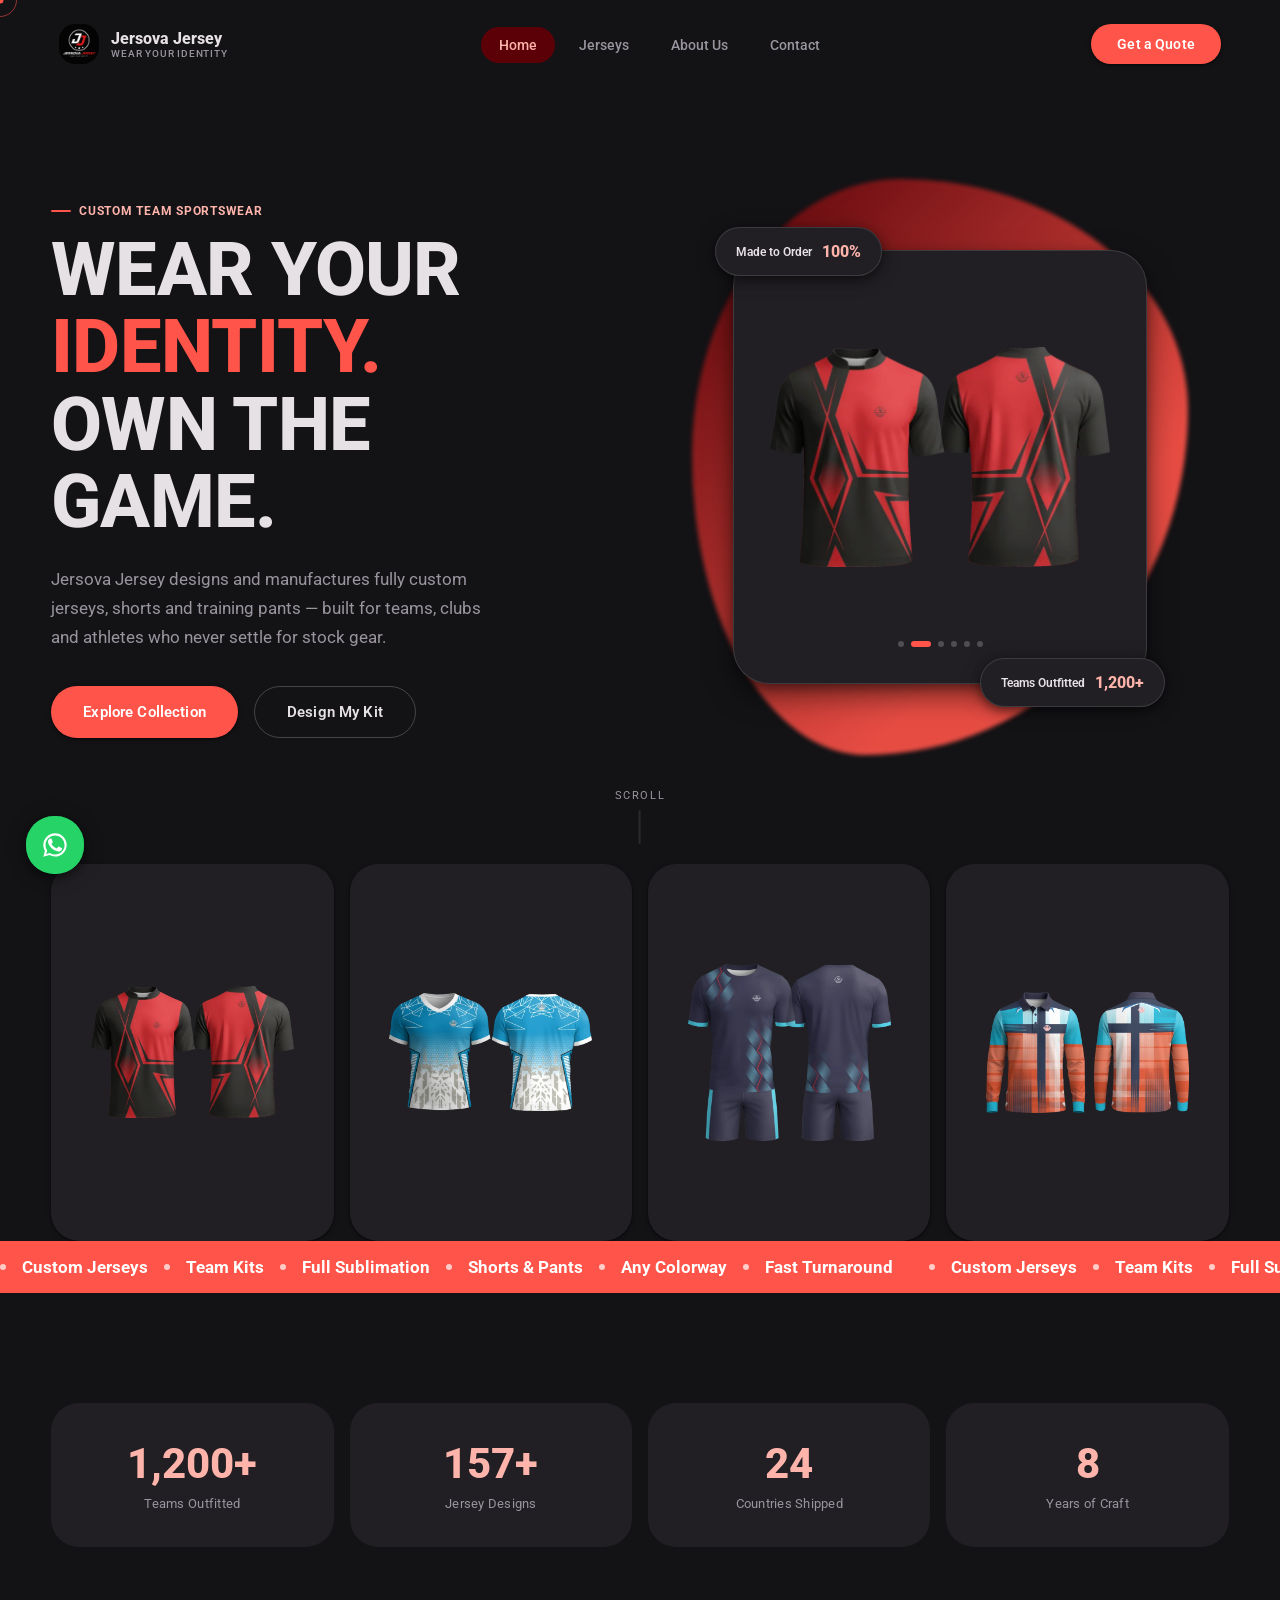
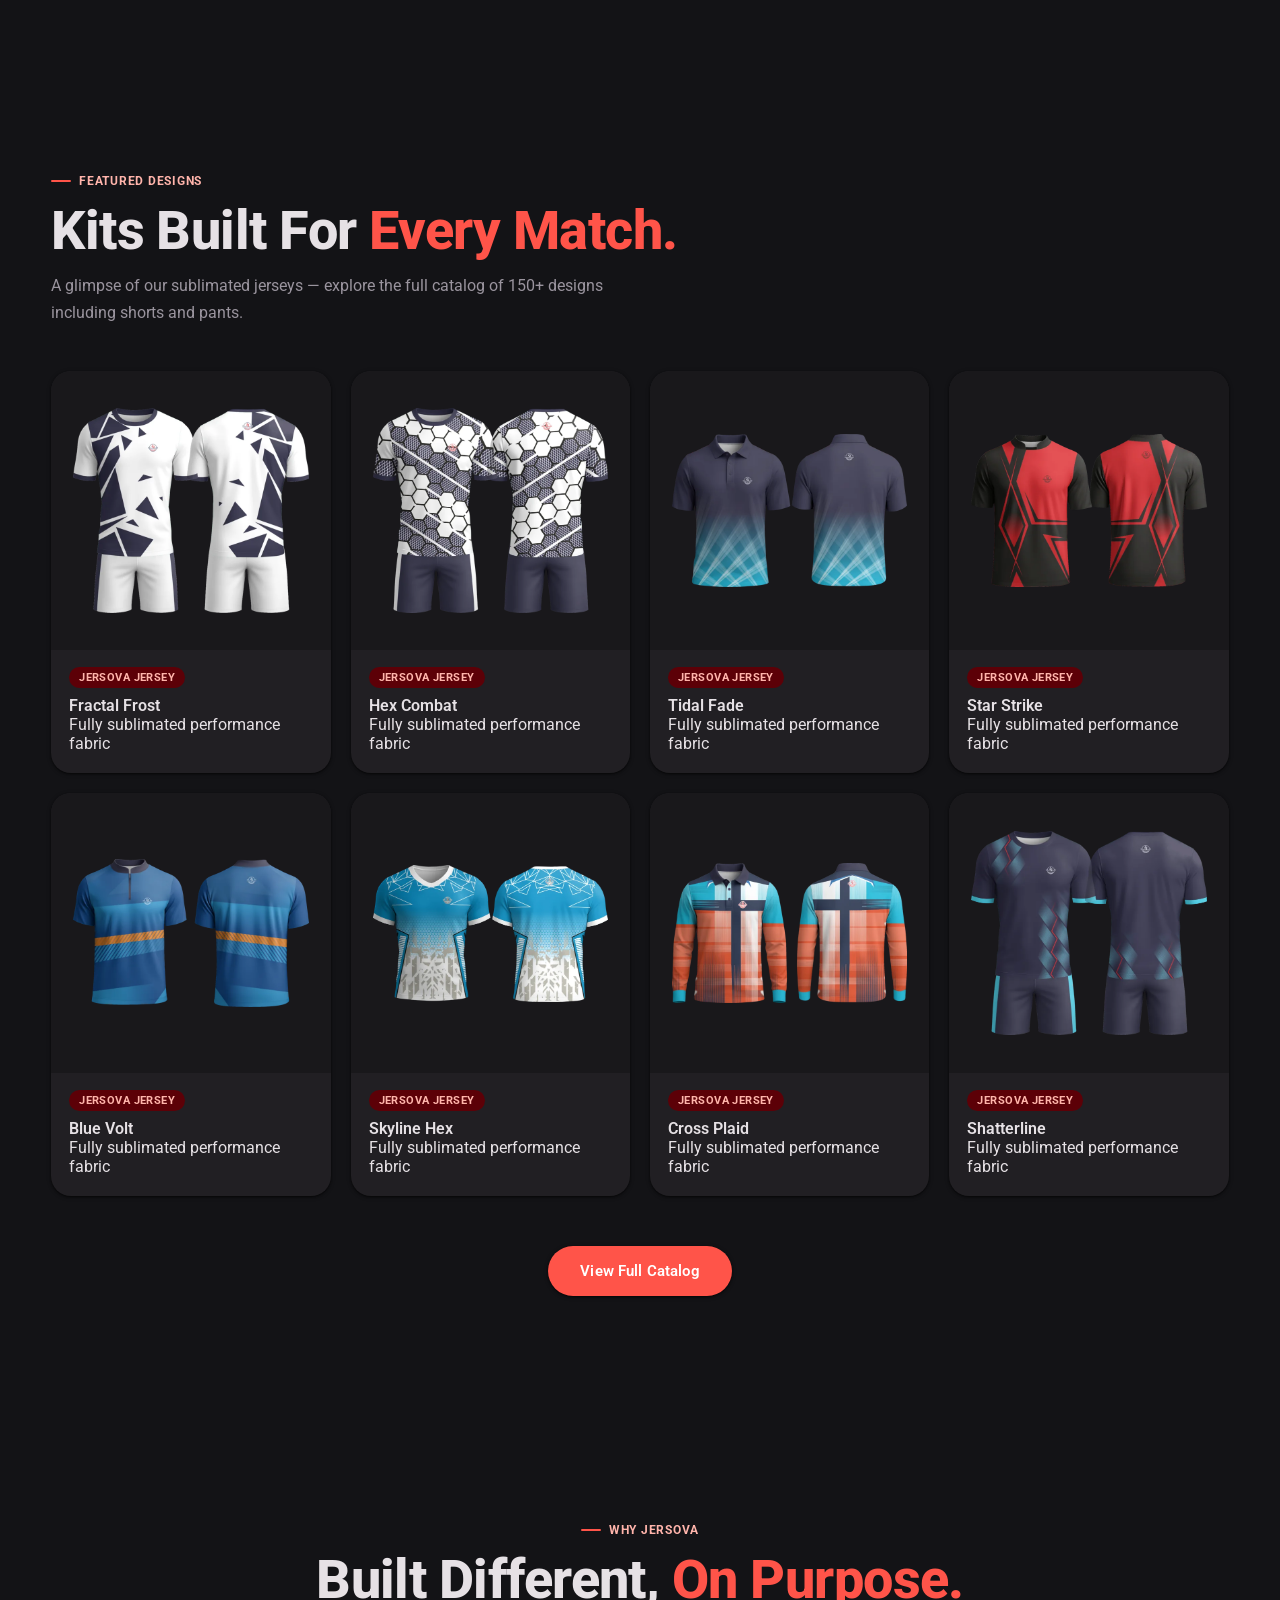
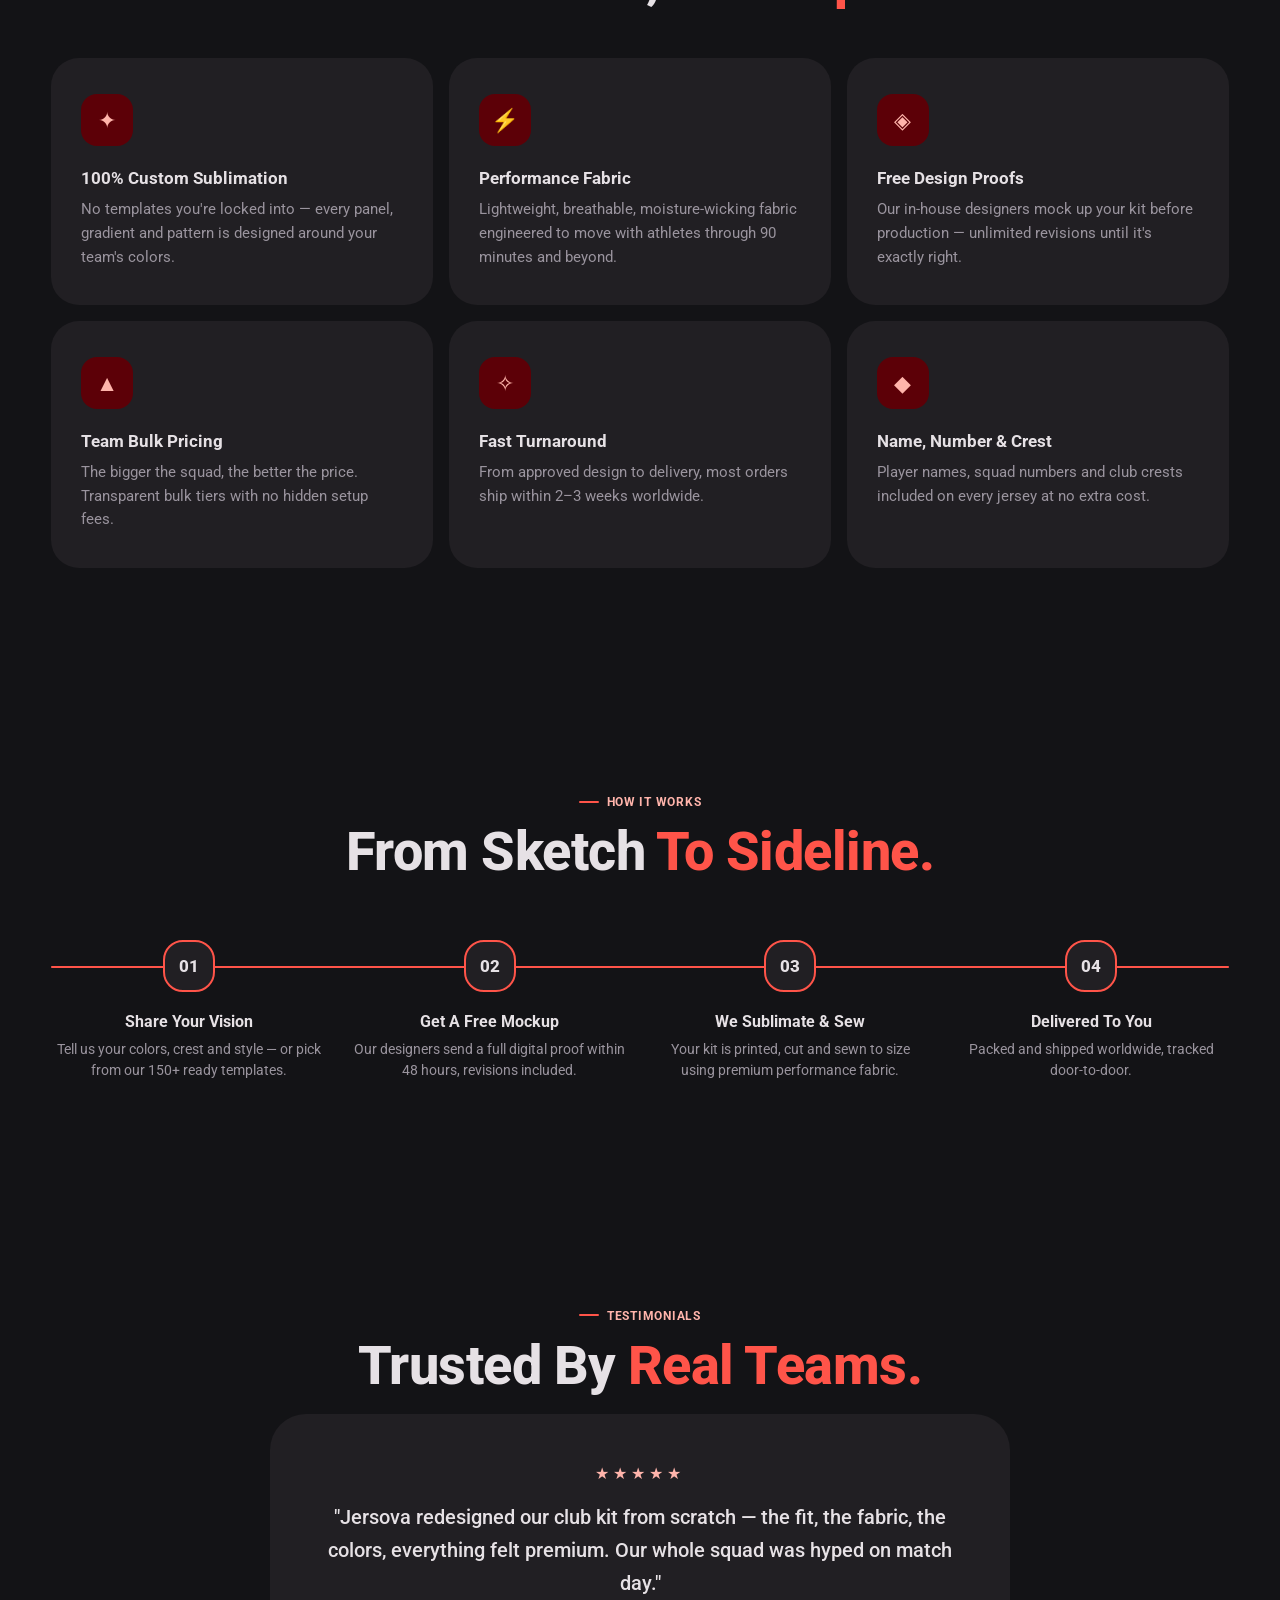
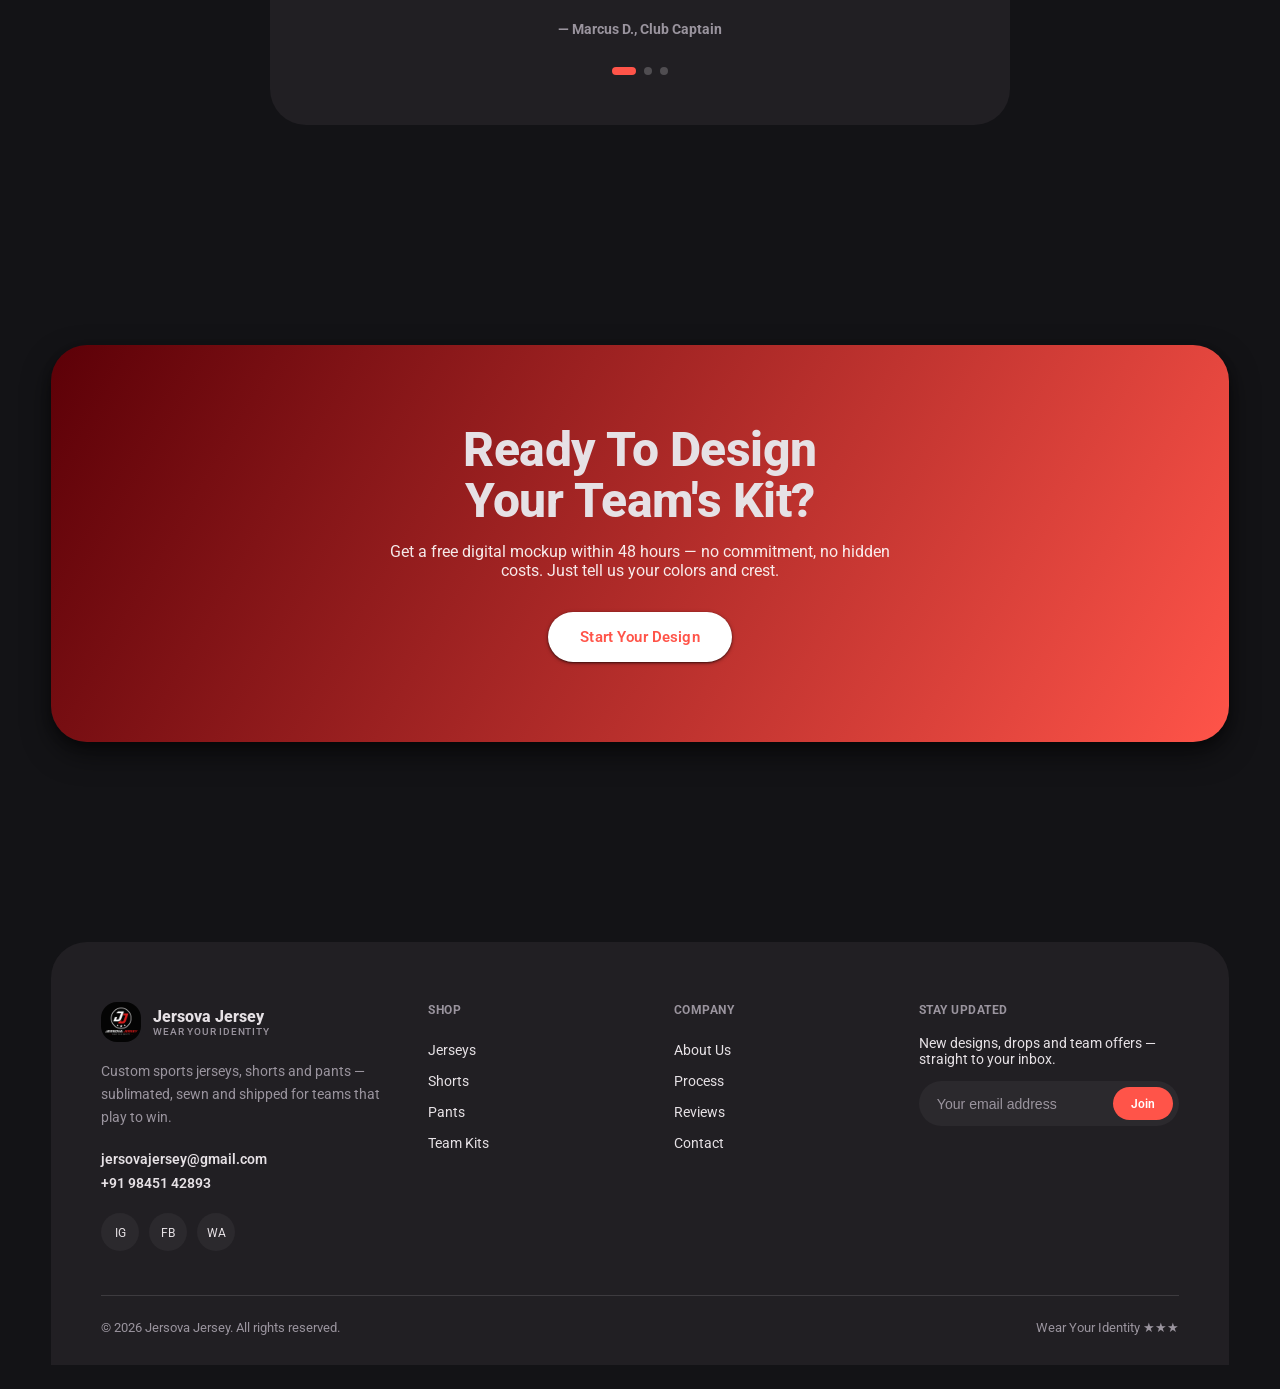
==== commit 3dde7f75: "Add WhatsApp contact button, product preview modal, real contact details, and mobile hero fixes" ====
--- a/index.html
+++ b/index.html
@@ -234,6 +234,23 @@
   </div>
 </section>
 
+<!-- ============ LIGHTBOX (product preview) ============ -->
+<div class="lightbox" id="lightbox">
+  <div class="lightbox-inner">
+    <button class="lightbox-close" id="lbClose">✕</button>
+    <button class="lightbox-prev" id="lbPrev">←</button>
+    <button class="lightbox-next" id="lbNext">→</button>
+    <div class="lightbox-imgbox"><img id="lbImg" src="" alt=""></div>
+    <div class="lightbox-tag" id="lbTag"></div>
+    <div class="lightbox-cap" id="lbTitle"></div>
+    <p class="lightbox-desc" id="lbDesc"></p>
+    <div class="lightbox-actions">
+      <a href="contact.html" class="btn btn-primary" id="lbCta">Enquire About This Design</a>
+      <a href="jerseys.html" class="btn btn-ghost">View Full Catalog</a>
+    </div>
+  </div>
+</div>
+
 <!-- ============ FOOTER ============ -->
 <footer id="contact">
   <div class="container">
@@ -241,10 +258,14 @@
       <div class="footer-brand">
         <a href="index.html" class="brand"><img src="images/logo.png" alt="logo"><span>Jersova Jersey<small>Wear Your Identity</small></span></a>
         <p>Custom sports jerseys, shorts and pants — sublimated, sewn and shipped for teams that play to win.</p>
+        <div class="footer-contact">
+          <a href="mailto:jersovajersey@gmail.com">jersovajersey@gmail.com</a>
+          <a href="tel:+919845142893">+91 98451 42893</a>
+        </div>
         <div class="social">
           <a href="#" aria-label="Instagram">IG</a>
           <a href="#" aria-label="Facebook">FB</a>
-          <a href="#" aria-label="WhatsApp">WA</a>
+          <a href="https://wa.me/919845142893" target="_blank" rel="noopener" aria-label="WhatsApp">WA</a>
         </div>
       </div>
       <div class="fcol">
@@ -277,6 +298,7 @@
   </div>
 </footer>
 
+<a class="whatsapp-fab" href="https://wa.me/919845142893?text=Hi%20Jersova%20Jersey%2C%20I%27d%20like%20to%20know%20more%20about%20custom%20kits." target="_blank" rel="noopener" aria-label="Chat on WhatsApp"><svg viewBox="0 0 24 24" fill="#fff"><path d="M17.472 14.382c-.297-.149-1.758-.867-2.03-.967-.273-.099-.471-.148-.67.15-.197.297-.767.966-.94 1.164-.173.199-.347.223-.644.075-.297-.15-1.255-.463-2.39-1.475-.883-.788-1.48-1.761-1.653-2.059-.173-.297-.018-.458.13-.606.134-.133.298-.347.446-.52.149-.174.198-.298.298-.497.099-.198.05-.371-.025-.52-.075-.149-.669-1.612-.916-2.207-.242-.579-.487-.5-.669-.51-.173-.008-.371-.01-.57-.01-.198 0-.52.074-.792.372-.272.297-1.04 1.016-1.04 2.479 0 1.462 1.065 2.875 1.213 3.074.149.198 2.096 3.2 5.077 4.487.709.306 1.262.489 1.694.625.712.227 1.36.195 1.871.118.571-.085 1.758-.719 2.006-1.413.248-.694.248-1.289.173-1.413-.074-.124-.272-.198-.57-.347z"/><path d="M12.004 2.003c-5.514 0-9.997 4.483-9.997 9.997 0 1.762.464 3.484 1.346 4.997L2 22l5.128-1.345a9.96 9.96 0 004.876 1.242h.004c5.514 0 9.997-4.483 9.997-9.997 0-2.67-1.04-5.182-2.929-7.07a9.935 9.935 0 00-7.072-2.928zm0 18.174h-.003a8.148 8.148 0 01-4.15-1.135l-.298-.177-3.048.8.813-2.97-.194-.306a8.15 8.15 0 01-1.252-4.386c0-4.508 3.67-8.176 8.185-8.176 2.185 0 4.24.85 5.786 2.397a8.13 8.13 0 012.396 5.79c-.002 4.508-3.67 8.163-8.235 8.163z"/></svg></a>
 <button class="totop" id="totop" aria-label="Back to top">↑</button>
 
 <script src="js/common.js"></script>
@@ -291,17 +313,17 @@
 
 /* ============ FEATURED PRODUCT GRID ============ */
 const featured=[
-  {img:'catalog/jerseys/01',name:'Fractal Frost',tag:'Jersey'},
-  {img:'catalog/jerseys/05',name:'Hex Combat',tag:'Jersey'},
-  {img:'catalog/jerseys/15',name:'Tidal Fade',tag:'Jersey'},
-  {img:'catalog/jerseys/25',name:'Star Strike',tag:'Jersey'},
-  {img:'catalog/jerseys/35',name:'Blue Volt',tag:'Jersey'},
-  {img:'catalog/jerseys/50',name:'Skyline Hex',tag:'Jersey'},
-  {img:'catalog/jerseys/60',name:'Cross Plaid',tag:'Jersey'},
-  {img:'catalog/jerseys/02',name:'Shatterline',tag:'Jersey'},
+  {img:'catalog/jerseys/01',name:'Fractal Frost',tag:'Jersey',desc:'Navy fractal-shard jersey — fully sublimated performance fabric with your crest and colors.'},
+  {img:'catalog/jerseys/05',name:'Hex Combat',tag:'Jersey',desc:'Tactical honeycomb pattern jersey — breathable, moisture-wicking, built for 90 minutes.'},
+  {img:'catalog/jerseys/15',name:'Tidal Fade',tag:'Jersey',desc:'Teal gradient fade-out jersey — a bold, modern colorway ready to be matched to your team.'},
+  {img:'catalog/jerseys/25',name:'Star Strike',tag:'Jersey',desc:'Red & black star-cut jersey — sharp geometry, premium sublimation, name & number included.'},
+  {img:'catalog/jerseys/35',name:'Blue Volt',tag:'Jersey',desc:'Blue and orange stripe jersey — high-energy colorway for teams that want to stand out.'},
+  {img:'catalog/jerseys/50',name:'Skyline Hex',tag:'Jersey',desc:'Cyan geometric skyline jersey — striking pattern, fully customizable to your club identity.'},
+  {img:'catalog/jerseys/60',name:'Cross Plaid',tag:'Jersey',desc:'Orange & teal plaid long-sleeve jersey — a distinctive full-sleeve option for cooler match days.'},
+  {img:'catalog/jerseys/02',name:'Shatterline',tag:'Jersey',desc:'Deep navy shatter-pattern jersey — clean, aggressive design built for the pitch.'},
 ];
-document.getElementById('productGrid').innerHTML=featured.map(p=>`
-  <a href="jerseys.html" class="card" style="cursor:none;">
+document.getElementById('productGrid').innerHTML=featured.map((p,i)=>`
+  <div class="card" data-idx="${i}">
     <div class="imgbox"><img src="images/${p.img}.webp" alt="${p.name}" loading="lazy"></div>
     <div class="view-btn">↗</div>
     <div class="info">
@@ -309,7 +331,7 @@
       <h4>${p.name}</h4>
       <p>Fully sublimated performance fabric</p>
     </div>
-  </a>`).join('');
+  </div>`).join('');
 document.querySelectorAll('#productGrid .card').forEach(card=>{
   card.addEventListener('mousemove',e=>{
     const r=card.getBoundingClientRect();
@@ -317,8 +339,39 @@
     card.style.transform=`rotateY(${px*10}deg) rotateX(${-py*10}deg) translateY(-4px)`;
   });
   card.addEventListener('mouseleave',()=>{card.style.transform='rotateY(0) rotateX(0) translateY(0)';});
+  card.addEventListener('click',()=>openLightbox(+card.dataset.idx));
 });
 if(window.bindCursorHover) window.bindCursorHover();
+
+/* ============ LIGHTBOX (product preview) ============ */
+const lightbox=document.getElementById('lightbox'), lbImg=document.getElementById('lbImg');
+const lbTitle=document.getElementById('lbTitle'), lbTag=document.getElementById('lbTag');
+const lbDesc=document.getElementById('lbDesc'), lbCta=document.getElementById('lbCta');
+let lbIdx=0;
+function openLightbox(i){
+  lbIdx=i;
+  updateLightbox();
+  lightbox.classList.add('open');
+}
+function updateLightbox(){
+  const item=featured[lbIdx];
+  lbImg.src=`images/${item.img}.webp`; lbImg.alt=item.name;
+  lbTag.textContent=`Jersova ${item.tag}`;
+  lbTitle.textContent=item.name;
+  lbDesc.textContent=item.desc;
+  lbCta.href=`contact.html?design=${encodeURIComponent(item.name)}`;
+}
+function closeLightbox(){lightbox.classList.remove('open');}
+document.getElementById('lbClose').addEventListener('click',closeLightbox);
+lightbox.addEventListener('click',e=>{ if(e.target===lightbox) closeLightbox(); });
+document.getElementById('lbNext').addEventListener('click',()=>{ lbIdx=(lbIdx+1)%featured.length; updateLightbox(); });
+document.getElementById('lbPrev').addEventListener('click',()=>{ lbIdx=(lbIdx-1+featured.length)%featured.length; updateLightbox(); });
+document.addEventListener('keydown',e=>{
+  if(!lightbox.classList.contains('open')) return;
+  if(e.key==='Escape') closeLightbox();
+  if(e.key==='ArrowRight') document.getElementById('lbNext').click();
+  if(e.key==='ArrowLeft') document.getElementById('lbPrev').click();
+});
 
 /* ============ TESTIMONIAL SLIDER ============ */
 const testis=document.querySelectorAll('.testi');
--- a/css/style.css
+++ b/css/style.css
@@ -259,9 +259,14 @@
 .lightbox-inner{position:relative;width:min(720px,88vw);text-align:center;transform:scale(.92);transition:transform .4s var(--ease-em);
   background:var(--surface-container);border-radius:var(--r-xl);padding:44px;box-shadow:var(--e3);}
 .lightbox.open .lightbox-inner{transform:scale(1);}
-.lightbox-inner img{margin:0 auto;max-height:56vh;width:auto;border-radius:var(--r-md);}
-.lightbox-cap{margin-top:22px;font-weight:700;letter-spacing:0;}
+.lightbox-imgbox{background:var(--surface-low);border-radius:var(--r-md);padding:24px;display:flex;align-items:center;justify-content:center;}
+.lightbox-inner img{margin:0 auto;max-height:50vh;width:auto;}
+.lightbox-tag{display:inline-block;font-size:.66rem;letter-spacing:.04em;text-transform:uppercase;color:var(--primary);font-weight:700;
+  background:var(--primary-container);padding:5px 12px;border-radius:var(--r-full);margin-top:22px;}
+.lightbox-cap{margin-top:14px;font-weight:800;letter-spacing:0;font-size:1.3rem;}
 .lightbox-cap span{display:block;color:var(--on-surface-var);font-size:.8rem;font-weight:500;margin-top:6px;text-transform:none;letter-spacing:0;}
+.lightbox-desc{color:var(--on-surface-var);font-size:.9rem;line-height:1.6;max-width:440px;margin:10px auto 0;}
+.lightbox-actions{margin-top:26px;display:flex;gap:14px;justify-content:center;flex-wrap:wrap;}
 .lightbox-close,.lightbox-prev,.lightbox-next{position:absolute;width:44px;height:44px;border-radius:50%;border:1px solid var(--outline);
   background:var(--surface-high);display:flex;align-items:center;justify-content:center;font-size:1.05rem;transition:all .3s var(--ease-em);}
 .lightbox-close:hover,.lightbox-prev:hover,.lightbox-next:hover{background:var(--primary-strong);border-color:var(--primary-strong);}
@@ -340,6 +345,7 @@
 .info-card .ic{width:42px;height:42px;flex:none;background:var(--primary-container);border-radius:var(--r-sm);display:flex;align-items:center;justify-content:center;color:var(--primary);font-size:1.1rem;}
 .info-card h4{font-size:.95rem;letter-spacing:0;text-transform:none;margin-bottom:4px;font-weight:700;}
 .info-card p{color:var(--on-surface-var);font-size:.87rem;line-height:1.5;}
+.info-card p a:hover{color:var(--primary);}
 .contact-form{padding:44px;background:var(--surface-container);border-radius:var(--r-xl);display:flex;flex-direction:column;height:100%;}
 .contact-form .field-message{flex:1;display:flex;flex-direction:column;}
 .contact-form .field-message textarea{flex:1;height:100%;min-height:140px;}
@@ -377,6 +383,9 @@
 footer .container{background:var(--surface-container);border-radius:var(--r-xl) var(--r-xl) 0 0;padding:60px 50px 30px;}
 .footer-grid{display:grid;grid-template-columns:1.4fr 1fr 1fr 1.2fr;gap:40px;padding-bottom:44px;}
 .footer-brand p{color:var(--on-surface-var);margin:18px 0 22px;font-size:.9rem;line-height:1.6;max-width:280px;}
+.footer-contact{display:flex;flex-direction:column;gap:8px;margin-bottom:22px;}
+.footer-contact a{color:var(--on-surface);font-size:.88rem;font-weight:600;transition:color .3s var(--ease-em);width:fit-content;}
+.footer-contact a:hover{color:var(--primary);}
 .social{display:flex;gap:10px;}
 .social a{width:38px;height:38px;border-radius:50%;background:var(--surface-high);display:flex;align-items:center;justify-content:center;font-size:.78rem;transition:all .3s var(--ease-em);}
 .social a:hover{background:var(--primary-strong);transform:translateY(-4px);}
@@ -396,6 +405,16 @@
   transition:all .35s var(--ease-em);box-shadow:var(--e2);overflow:hidden;}
 .totop.show{opacity:1;pointer-events:auto;transform:translateY(0) scale(1);}
 .totop:hover{box-shadow:var(--e3);transform:translateY(-4px) scale(1.04);border-radius:50%;}
+
+/* ---- FAB (WhatsApp) ---- */
+.whatsapp-fab{position:fixed;bottom:26px;left:26px;width:58px;height:58px;border-radius:var(--r-lg);background:#25D366;z-index:800;
+  display:flex;align-items:center;justify-content:center;transition:all .35s var(--ease-em);box-shadow:var(--e2);overflow:visible;}
+.whatsapp-fab svg{width:28px;height:28px;position:relative;z-index:2;}
+.whatsapp-fab:hover{box-shadow:var(--e3);transform:translateY(-4px) scale(1.04);border-radius:50%;}
+.whatsapp-fab::before{content:"";position:absolute;inset:0;border-radius:inherit;background:#25D366;opacity:.55;
+  animation:waPulse 2.4s ease-out infinite;z-index:1;}
+@keyframes waPulse{0%{transform:scale(1);opacity:.55;}100%{transform:scale(1.7);opacity:0;}}
+@media(max-width:1000px){.whatsapp-fab{width:52px;height:52px;bottom:20px;left:20px;}.whatsapp-fab svg{width:25px;height:25px;}}
 
 @media(max-width:1000px){
   .hero-grid{flex-direction:column;text-align:center;}
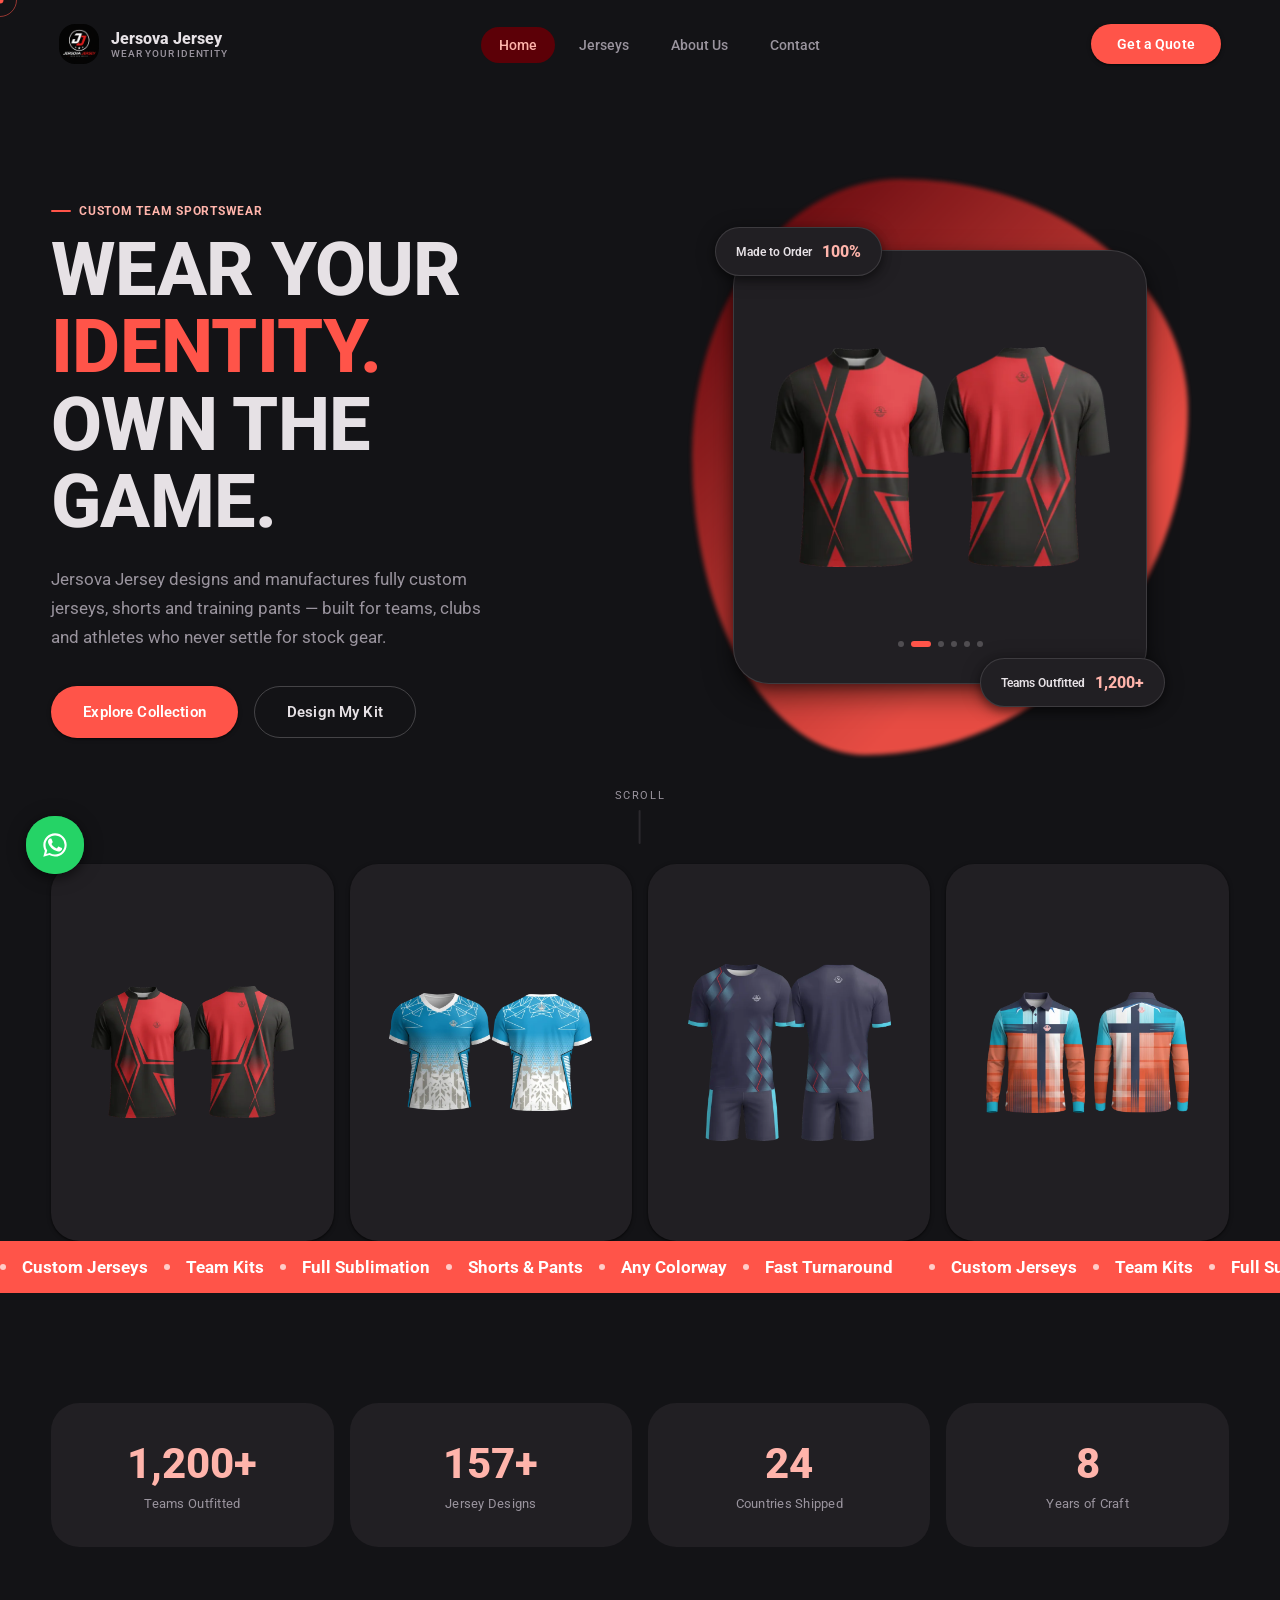
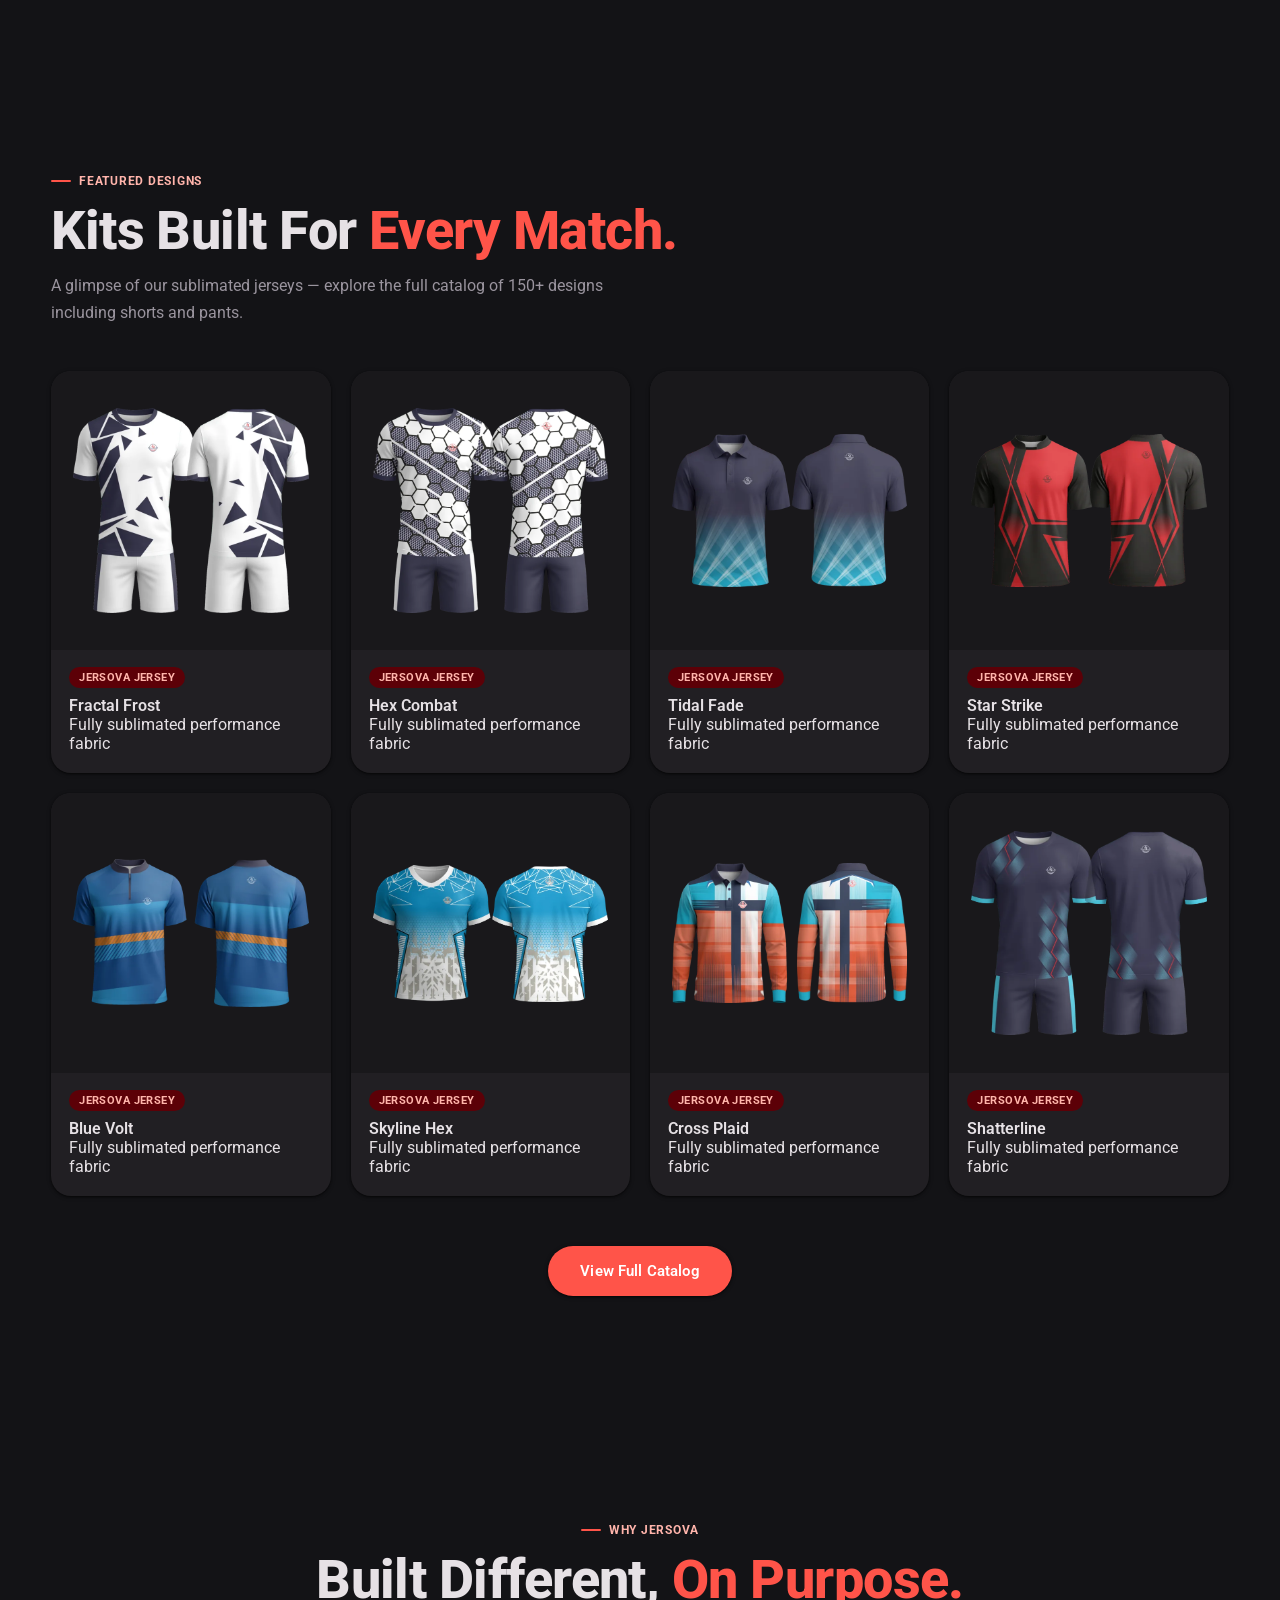
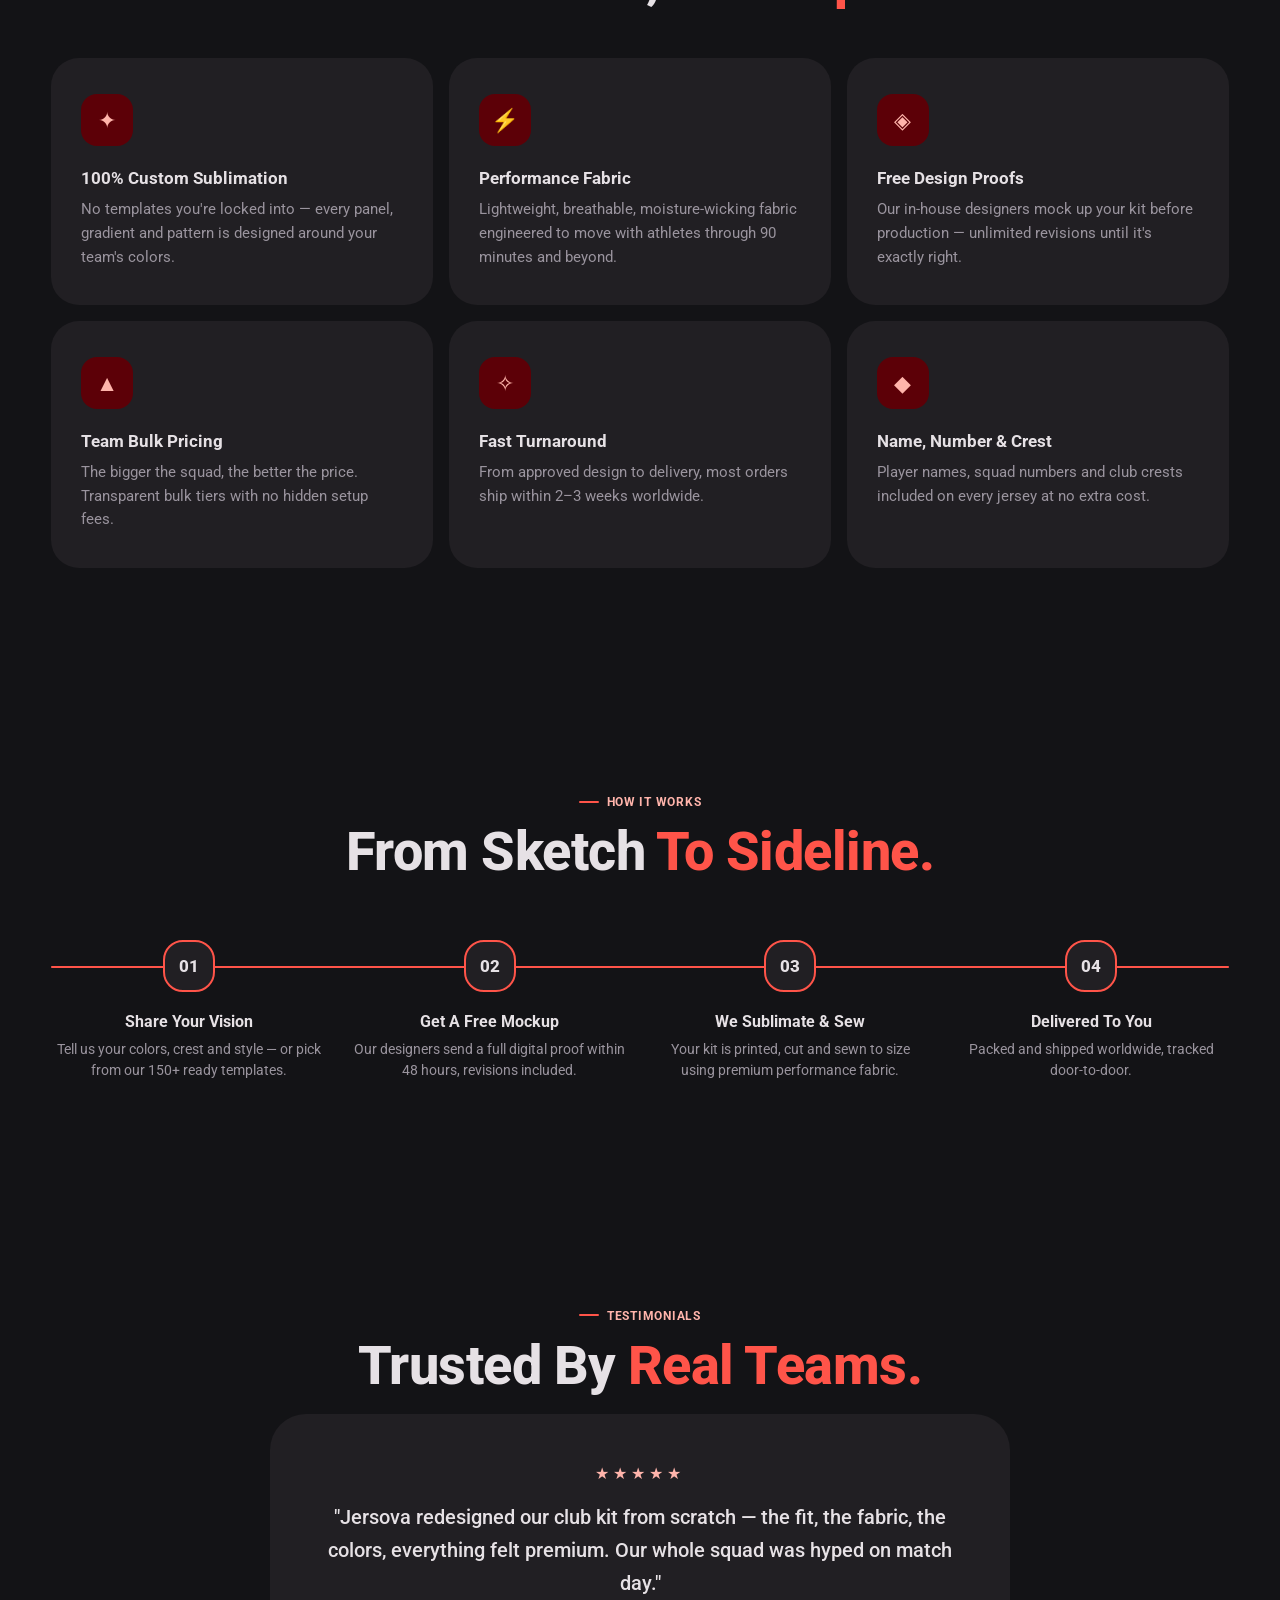
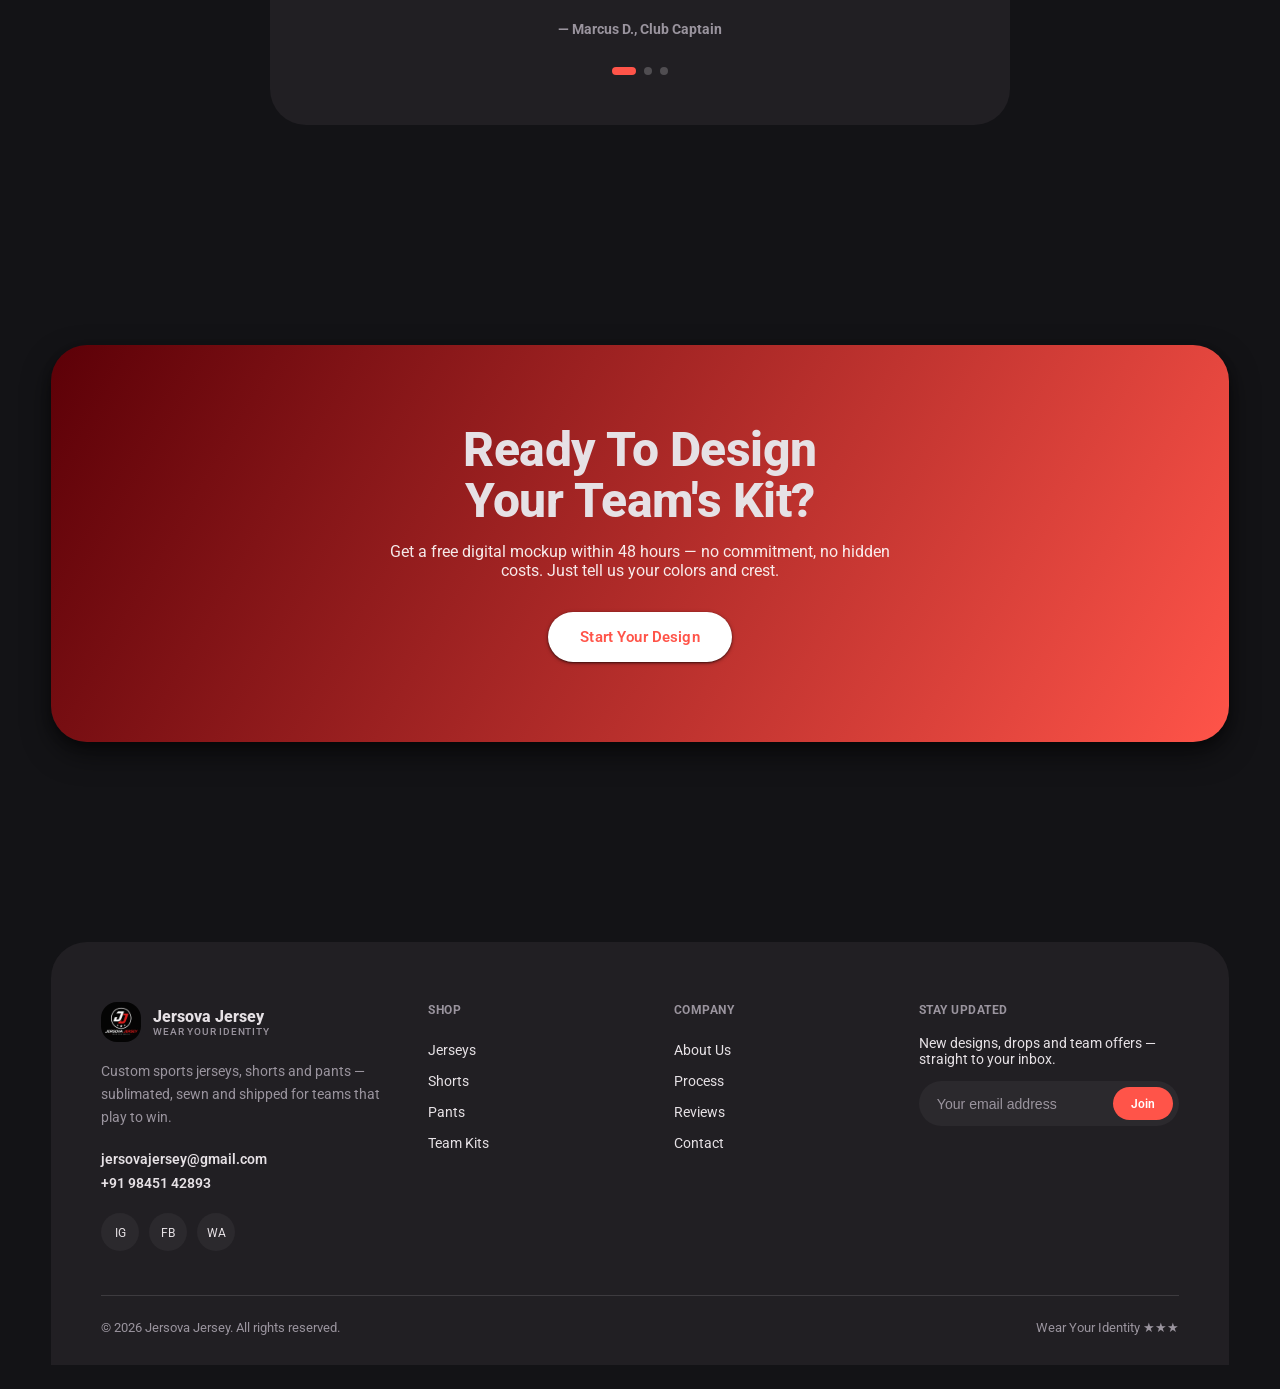
==== commit b5c40b11: "Optimize page load performance and mobile efficiency - Preload each page's above-the-fold hero image" ====
--- a/index.html
+++ b/index.html
@@ -3,13 +3,58 @@
 <head>
 <meta charset="UTF-8">
 <meta name="viewport" content="width=device-width, initial-scale=1.0">
-<title>Jersova Jersey — Wear Your Identity</title>
-<meta name="description" content="Custom sports jerseys, shorts and pants built for teams that play to win. Jersova Jersey — Wear Your Identity.">
-<link rel="icon" href="images/logo.png">
+<title>Jersova Jersey — Custom Sports Jerseys, Shorts & Pants</title>
+<meta name="description" content="Custom sublimated sports jerseys, shorts and training pants for teams worldwide. 150+ ready designs, free mockups, bulk pricing. Wear Your Identity.">
+<link rel="canonical" href="https://jersovajersey.in/">
+<meta name="theme-color" content="#040404">
+<meta property="og:type" content="website">
+<meta property="og:site_name" content="Jersova Jersey">
+<meta property="og:title" content="Jersova Jersey — Custom Sports Jerseys, Shorts & Pants">
+<meta property="og:description" content="Custom sublimated sports jerseys, shorts and training pants for teams worldwide. 150+ ready designs, free mockups, bulk pricing. Wear Your Identity.">
+<meta property="og:url" content="https://jersovajersey.in/">
+<meta property="og:image" content="https://jersovajersey.in/images/logo.png">
+<meta name="twitter:card" content="summary_large_image">
+<meta name="twitter:title" content="Jersova Jersey — Custom Sports Jerseys, Shorts & Pants">
+<meta name="twitter:description" content="Custom sublimated sports jerseys, shorts and training pants for teams worldwide. 150+ ready designs, free mockups, bulk pricing. Wear Your Identity.">
+<meta name="twitter:image" content="https://jersovajersey.in/images/logo.png">
+<link rel="icon" href="/images/logo-192.png">
 <link rel="preconnect" href="https://fonts.googleapis.com">
 <link rel="preconnect" href="https://fonts.gstatic.com" crossorigin>
 <link href="https://fonts.googleapis.com/css2?family=Roboto:wght@400;500;700;900&display=swap" rel="stylesheet">
-<link rel="stylesheet" href="css/style.css">
+<link rel="stylesheet" href="/css/style.css">
+<link rel="preload" as="image" href="/images/hero.webp" fetchpriority="high">
+<script type="application/ld+json">
+{
+  "@context": "https://schema.org",
+  "@type": "SportingGoodsStore",
+  "name": "Jersova Jersey",
+  "alternateName": "Jersova",
+  "description": "Custom sublimated sports jerseys, shorts and training pants for teams worldwide.",
+  "url": "https://jersovajersey.in/",
+  "logo": "https://jersovajersey.in/images/logo.png",
+  "image": "https://jersovajersey.in/images/logo.png",
+  "email": "jersovajersey@gmail.com",
+  "telephone": "+91-98451-42893",
+  "sameAs": [
+    "https://wa.me/919845142893"
+  ],
+  "makesOffer": {
+    "@type": "Offer",
+    "itemOffered": {
+      "@type": "Product",
+      "name": "Custom Sports Jerseys"
+    }
+  }
+}
+</script>
+<script type="application/ld+json">
+{
+  "@context": "https://schema.org",
+  "@type": "WebSite",
+  "name": "Jersova Jersey",
+  "url": "https://jersovajersey.in/"
+}
+</script>
 </head>
 <body>
 
@@ -26,18 +71,18 @@
 <header id="siteHeader">
   <div class="container">
     <nav>
-      <a href="index.html" class="brand">
-        <img src="images/logo.png" alt="Jersova Jersey logo">
+      <a href="/" class="brand">
+        <img src="/images/logo-192.png" alt="Jersova Jersey logo" width="40" height="40" decoding="async">
         <span>Jersova Jersey<small>Wear Your Identity</small></span>
       </a>
       <ul class="nav-links">
-        <li><a href="index.html" class="active">Home</a></li>
-        <li><a href="jerseys.html">Jerseys</a></li>
-        <li><a href="about.html">About Us</a></li>
-        <li><a href="contact.html">Contact</a></li>
+        <li><a href="/" class="active">Home</a></li>
+        <li><a href="/jerseys/">Jerseys</a></li>
+        <li><a href="/about/">About Us</a></li>
+        <li><a href="/contact/">Contact</a></li>
       </ul>
       <div class="nav-cta">
-        <a href="contact.html" class="btn btn-primary"><span class="shine"></span>Get a Quote</a>
+        <a href="/contact/" class="btn btn-primary"><span class="shine"></span>Get a Quote</a>
         <button class="burger" id="burger" aria-label="Menu"><span></span><span></span><span></span></button>
       </div>
     </nav>
@@ -45,10 +90,10 @@
 </header>
 
 <div class="mobile-menu" id="mobileMenu">
-  <a href="index.html">Home</a>
-  <a href="jerseys.html">Jerseys</a>
-  <a href="about.html">About Us</a>
-  <a href="contact.html">Contact</a>
+  <a href="/">Home</a>
+  <a href="/jerseys/">Jerseys</a>
+  <a href="/about/">About Us</a>
+  <a href="/contact/">Contact</a>
 </div>
 
 <!-- ============ HERO ============ -->
@@ -63,20 +108,20 @@
       </h1>
       <p class="lead">Jersova Jersey designs and manufactures fully custom jerseys, shorts and training pants — built for teams, clubs and athletes who never settle for stock gear.</p>
       <div class="btn-row">
-        <a href="jerseys.html" class="btn btn-primary">Explore Collection</a>
-        <a href="contact.html" class="btn btn-ghost">Design My Kit</a>
+        <a href="/jerseys/" class="btn btn-primary">Explore Collection</a>
+        <a href="/contact/" class="btn btn-ghost">Design My Kit</a>
       </div>
     </div>
     <div class="hero-visual">
       <div class="hero-blob"></div>
       <div class="hero-card">
         <div class="hero-slideshow" id="heroSlideshow">
-          <img class="slide active" src="images/hero.webp" alt="Jersova Jersey custom football kit">
-          <img class="slide" src="images/catalog/jerseys/25.webp" alt="Star Strike jersey">
-          <img class="slide" src="images/catalog/jerseys/50.webp" alt="Skyline Hex jersey">
-          <img class="slide" src="images/catalog/jerseys/35.webp" alt="Blue Volt jersey">
-          <img class="slide" src="images/catalog/jerseys/02.webp" alt="Hex Combat jersey">
-          <img class="slide" src="images/catalog/jerseys/60.webp" alt="Cross Plaid jersey">
+          <img class="slide active" src="/images/hero.webp" alt="Jersova Jersey custom football kit" width="340" height="340" fetchpriority="high" decoding="async">
+          <img class="slide" src="/images/catalog/jerseys/25.webp" alt="Star Strike jersey" width="340" height="340" loading="lazy" decoding="async">
+          <img class="slide" src="/images/catalog/jerseys/50.webp" alt="Skyline Hex jersey" width="340" height="340" loading="lazy" decoding="async">
+          <img class="slide" src="/images/catalog/jerseys/35.webp" alt="Blue Volt jersey" width="340" height="340" loading="lazy" decoding="async">
+          <img class="slide" src="/images/catalog/jerseys/02.webp" alt="Hex Combat jersey" width="340" height="340" loading="lazy" decoding="async">
+          <img class="slide" src="/images/catalog/jerseys/60.webp" alt="Cross Plaid jersey" width="340" height="340" loading="lazy" decoding="async">
         </div>
         <div class="hero-slideshow-dots" id="heroDots"></div>
       </div>
@@ -90,10 +135,10 @@
 <!-- ============ IMAGE GALLERY STRIP ============ -->
 <div class="container">
   <div class="bleed-strip">
-    <div class="bleed-tile"><img src="images/catalog/jerseys/25.webp" alt="Star Strike jersey" loading="lazy"><div class="bleed-cap">Star Strike</div></div>
-    <div class="bleed-tile"><img src="images/catalog/jerseys/50.webp" alt="Skyline Hex jersey" loading="lazy"><div class="bleed-cap">Skyline Hex</div></div>
-    <div class="bleed-tile"><img src="images/catalog/jerseys/02.webp" alt="Hex Combat jersey" loading="lazy"><div class="bleed-cap">Hex Combat</div></div>
-    <div class="bleed-tile"><img src="images/catalog/jerseys/60.webp" alt="Cross Plaid jersey" loading="lazy"><div class="bleed-cap">Cross Plaid</div></div>
+    <div class="bleed-tile"><img src="/images/catalog/jerseys/25.webp" alt="Star Strike jersey" loading="lazy" decoding="async"><div class="bleed-cap">Star Strike</div></div>
+    <div class="bleed-tile"><img src="/images/catalog/jerseys/50.webp" alt="Skyline Hex jersey" loading="lazy" decoding="async"><div class="bleed-cap">Skyline Hex</div></div>
+    <div class="bleed-tile"><img src="/images/catalog/jerseys/02.webp" alt="Hex Combat jersey" loading="lazy" decoding="async"><div class="bleed-cap">Hex Combat</div></div>
+    <div class="bleed-tile"><img src="/images/catalog/jerseys/60.webp" alt="Cross Plaid jersey" loading="lazy" decoding="async"><div class="bleed-cap">Cross Plaid</div></div>
   </div>
 </div>
 
@@ -129,7 +174,7 @@
     <div class="grid-products grid-fade" id="productGrid" style="margin-top:44px;"></div>
 
     <div style="text-align:center;margin-top:50px;" data-reveal>
-      <a href="jerseys.html" class="btn btn-primary"><span class="shine"></span>View Full Catalog</a>
+      <a href="/jerseys/" class="btn btn-primary"><span class="shine"></span>View Full Catalog</a>
     </div>
   </div>
 </section>
@@ -229,7 +274,7 @@
     <div class="cta-banner" data-reveal="scale">
       <h2>Ready To Design<br>Your Team's Kit?</h2>
       <p>Get a free digital mockup within 48 hours — no commitment, no hidden costs. Just tell us your colors and crest.</p>
-      <a href="contact.html" class="btn btn-primary" style="background:#fff;color:var(--primary-strong);">Start Your Design</a>
+      <a href="/contact/" class="btn btn-primary" style="background:#fff;color:var(--primary-strong);">Start Your Design</a>
     </div>
   </div>
 </section>
@@ -245,8 +290,8 @@
     <div class="lightbox-cap" id="lbTitle"></div>
     <p class="lightbox-desc" id="lbDesc"></p>
     <div class="lightbox-actions">
-      <a href="contact.html" class="btn btn-primary" id="lbCta">Enquire About This Design</a>
-      <a href="jerseys.html" class="btn btn-ghost">View Full Catalog</a>
+      <a href="/contact/" class="btn btn-primary" id="lbCta">Enquire About This Design</a>
+      <a href="/jerseys/" class="btn btn-ghost">View Full Catalog</a>
     </div>
   </div>
 </div>
@@ -256,7 +301,7 @@
   <div class="container">
     <div class="footer-grid">
       <div class="footer-brand">
-        <a href="index.html" class="brand"><img src="images/logo.png" alt="logo"><span>Jersova Jersey<small>Wear Your Identity</small></span></a>
+        <a href="/" class="brand"><img src="/images/logo-192.png" alt="logo" width="40" height="40" decoding="async"><span>Jersova Jersey<small>Wear Your Identity</small></span></a>
         <p>Custom sports jerseys, shorts and pants — sublimated, sewn and shipped for teams that play to win.</p>
         <div class="footer-contact">
           <a href="mailto:jersovajersey@gmail.com">jersovajersey@gmail.com</a>
@@ -270,17 +315,17 @@
       </div>
       <div class="fcol">
         <h5>Shop</h5>
-        <a href="jerseys.html">Jerseys</a>
-        <a href="jerseys.html">Shorts</a>
-        <a href="jerseys.html">Pants</a>
-        <a href="jerseys.html">Team Kits</a>
+        <a href="/jerseys/">Jerseys</a>
+        <a href="/jerseys/">Shorts</a>
+        <a href="/jerseys/">Pants</a>
+        <a href="/jerseys/">Team Kits</a>
       </div>
       <div class="fcol">
         <h5>Company</h5>
-        <a href="about.html">About Us</a>
-        <a href="index.html#process">Process</a>
-        <a href="index.html#testimonials">Reviews</a>
-        <a href="contact.html">Contact</a>
+        <a href="/about/">About Us</a>
+        <a href="/#process">Process</a>
+        <a href="/#testimonials">Reviews</a>
+        <a href="/contact/">Contact</a>
       </div>
       <div class="fcol">
         <h5>Stay Updated</h5>
@@ -301,7 +346,7 @@
 <a class="whatsapp-fab" href="https://wa.me/919845142893?text=Hi%20Jersova%20Jersey%2C%20I%27d%20like%20to%20know%20more%20about%20custom%20kits." target="_blank" rel="noopener" aria-label="Chat on WhatsApp"><svg viewBox="0 0 24 24" fill="#fff"><path d="M17.472 14.382c-.297-.149-1.758-.867-2.03-.967-.273-.099-.471-.148-.67.15-.197.297-.767.966-.94 1.164-.173.199-.347.223-.644.075-.297-.15-1.255-.463-2.39-1.475-.883-.788-1.48-1.761-1.653-2.059-.173-.297-.018-.458.13-.606.134-.133.298-.347.446-.52.149-.174.198-.298.298-.497.099-.198.05-.371-.025-.52-.075-.149-.669-1.612-.916-2.207-.242-.579-.487-.5-.669-.51-.173-.008-.371-.01-.57-.01-.198 0-.52.074-.792.372-.272.297-1.04 1.016-1.04 2.479 0 1.462 1.065 2.875 1.213 3.074.149.198 2.096 3.2 5.077 4.487.709.306 1.262.489 1.694.625.712.227 1.36.195 1.871.118.571-.085 1.758-.719 2.006-1.413.248-.694.248-1.289.173-1.413-.074-.124-.272-.198-.57-.347z"/><path d="M12.004 2.003c-5.514 0-9.997 4.483-9.997 9.997 0 1.762.464 3.484 1.346 4.997L2 22l5.128-1.345a9.96 9.96 0 004.876 1.242h.004c5.514 0 9.997-4.483 9.997-9.997 0-2.67-1.04-5.182-2.929-7.07a9.935 9.935 0 00-7.072-2.928zm0 18.174h-.003a8.148 8.148 0 01-4.15-1.135l-.298-.177-3.048.8.813-2.97-.194-.306a8.15 8.15 0 01-1.252-4.386c0-4.508 3.67-8.176 8.185-8.176 2.185 0 4.24.85 5.786 2.397a8.13 8.13 0 012.396 5.79c-.002 4.508-3.67 8.163-8.235 8.163z"/></svg></a>
 <button class="totop" id="totop" aria-label="Back to top">↑</button>
 
-<script src="js/common.js"></script>
+<script src="/js/common.js"></script>
 <script>
 /* ============ PROCESS LINE FILL ============ */
 const processFill=document.getElementById('processFill');
@@ -324,7 +369,7 @@
 ];
 document.getElementById('productGrid').innerHTML=featured.map((p,i)=>`
   <div class="card" data-idx="${i}">
-    <div class="imgbox"><img src="images/${p.img}.webp" alt="${p.name}" loading="lazy"></div>
+    <div class="imgbox"><img src="/images/${p.img}.webp" alt="${p.name}" loading="lazy" decoding="async"></div>
     <div class="view-btn">↗</div>
     <div class="info">
       <div class="tag">Jersova ${p.tag}</div>
@@ -355,11 +400,15 @@
 }
 function updateLightbox(){
   const item=featured[lbIdx];
-  lbImg.src=`images/${item.img}.webp`; lbImg.alt=item.name;
+  lbImg.src=`/images/${item.img}.webp`; lbImg.alt=item.name;
   lbTag.textContent=`Jersova ${item.tag}`;
   lbTitle.textContent=item.name;
   lbDesc.textContent=item.desc;
-  lbCta.href=`contact.html?design=${encodeURIComponent(item.name)}`;
+  const imgUrl=`${window.location.origin}/images/${item.img}.webp`;
+  const waText=`Hi Jersova Jersey, I'm interested in the "${item.name}" design.\n\nView design: ${imgUrl}\n\nPlease share pricing and customization options.`;
+  lbCta.href=`https://wa.me/919845142893?text=${encodeURIComponent(waText)}`;
+  lbCta.target='_blank';
+  lbCta.rel='noopener';
 }
 function closeLightbox(){lightbox.classList.remove('open');}
 document.getElementById('lbClose').addEventListener('click',closeLightbox);
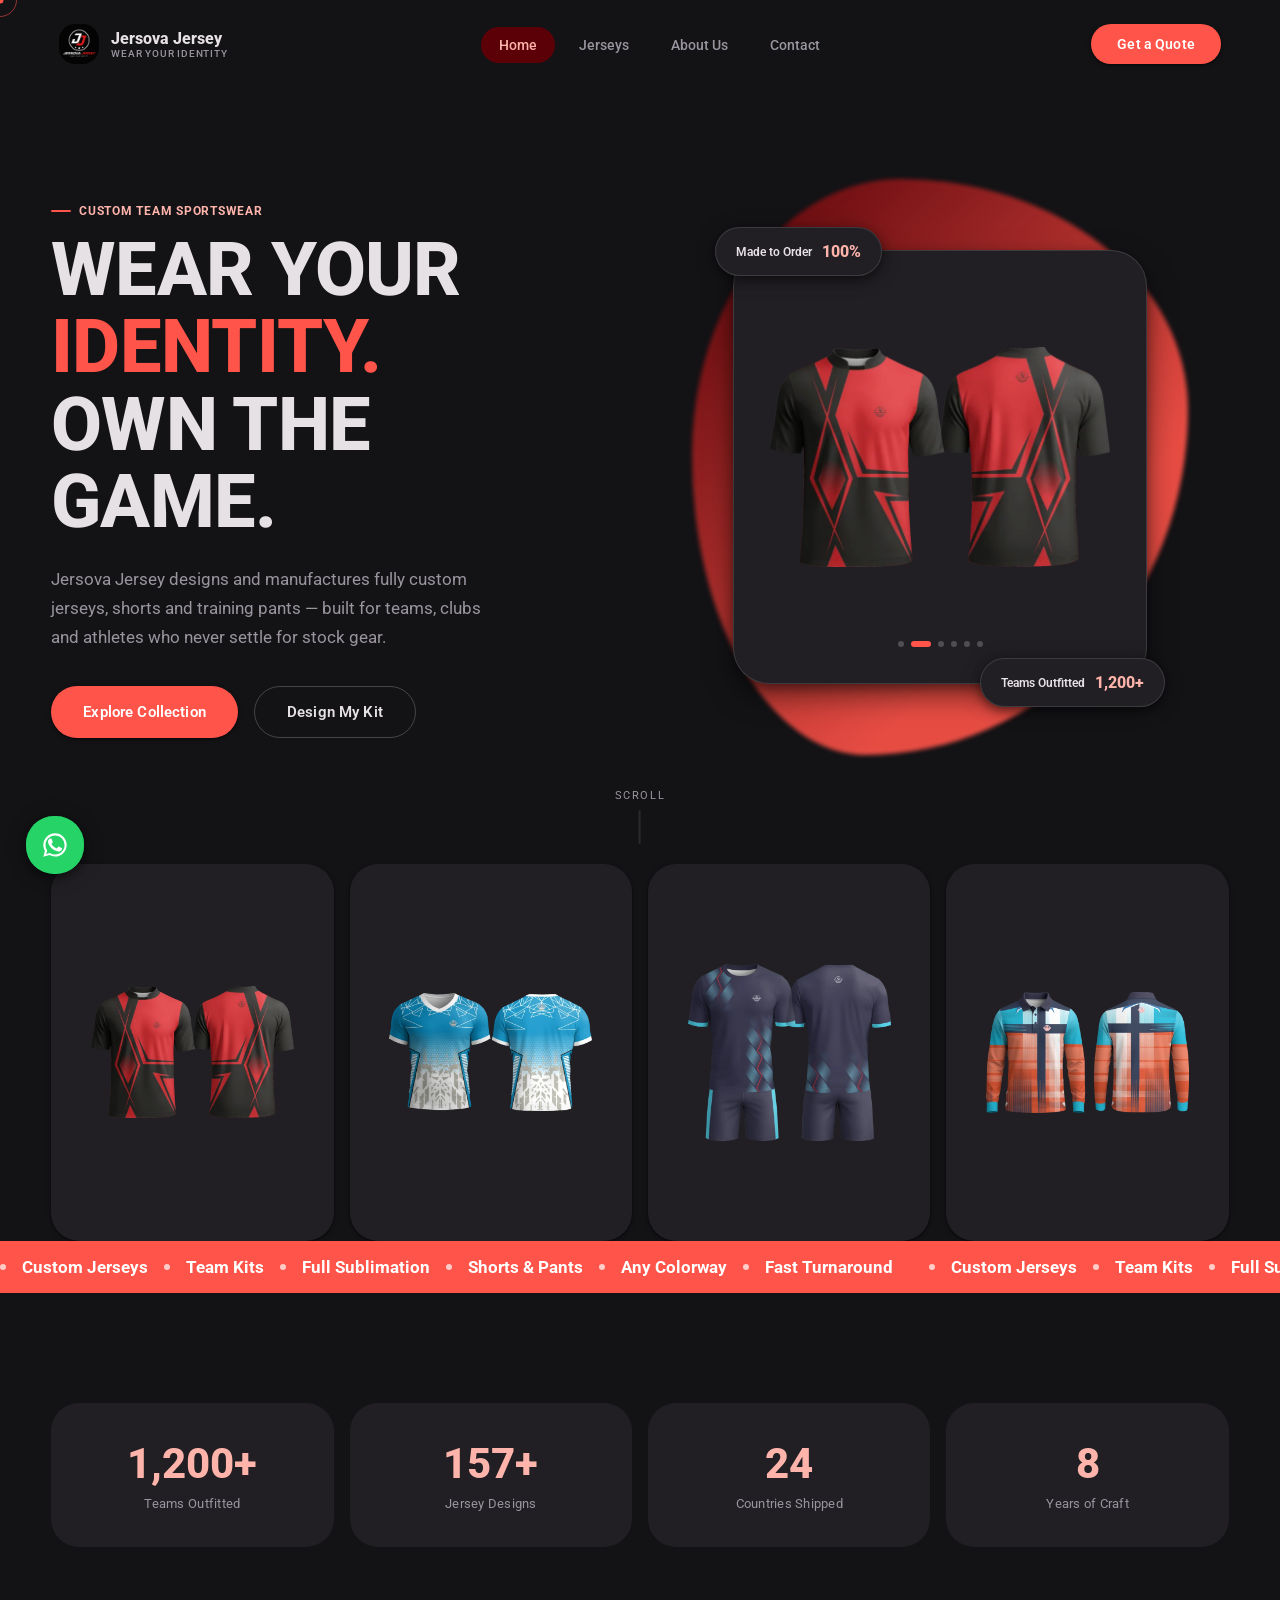
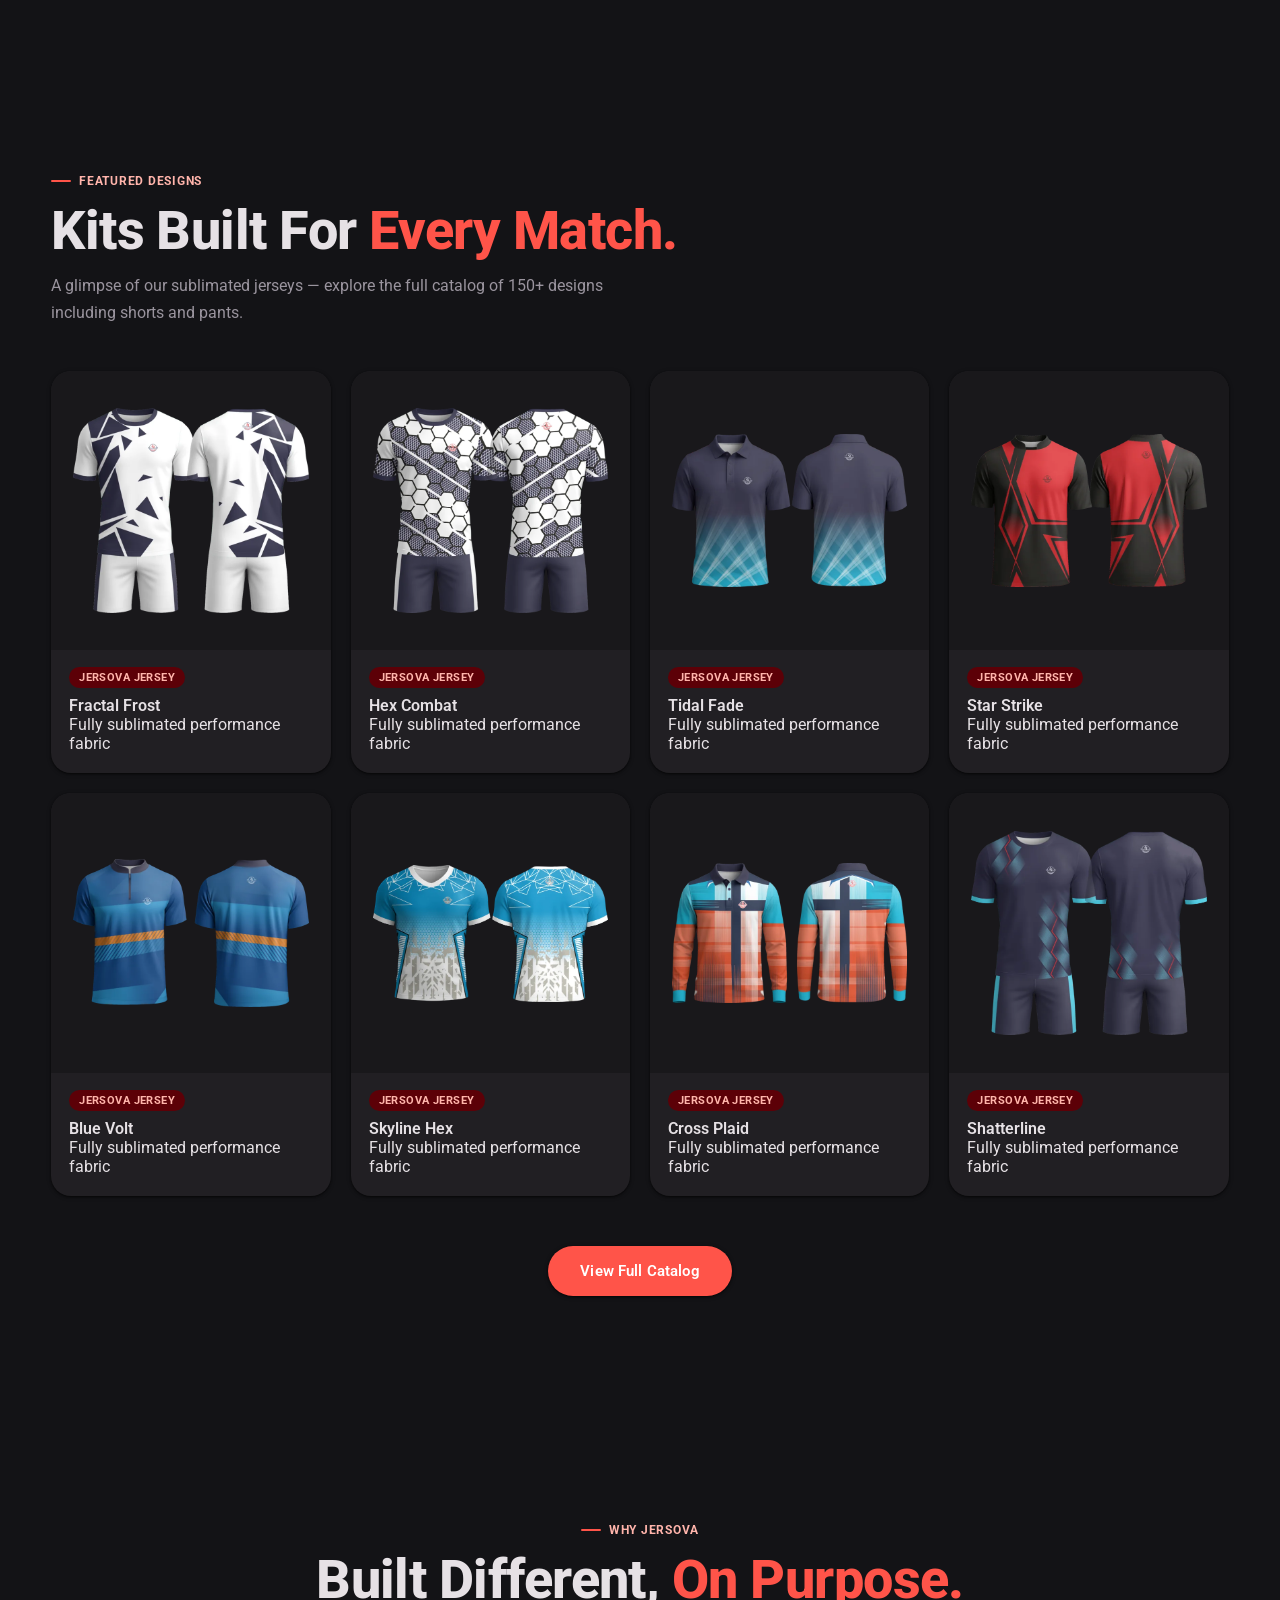
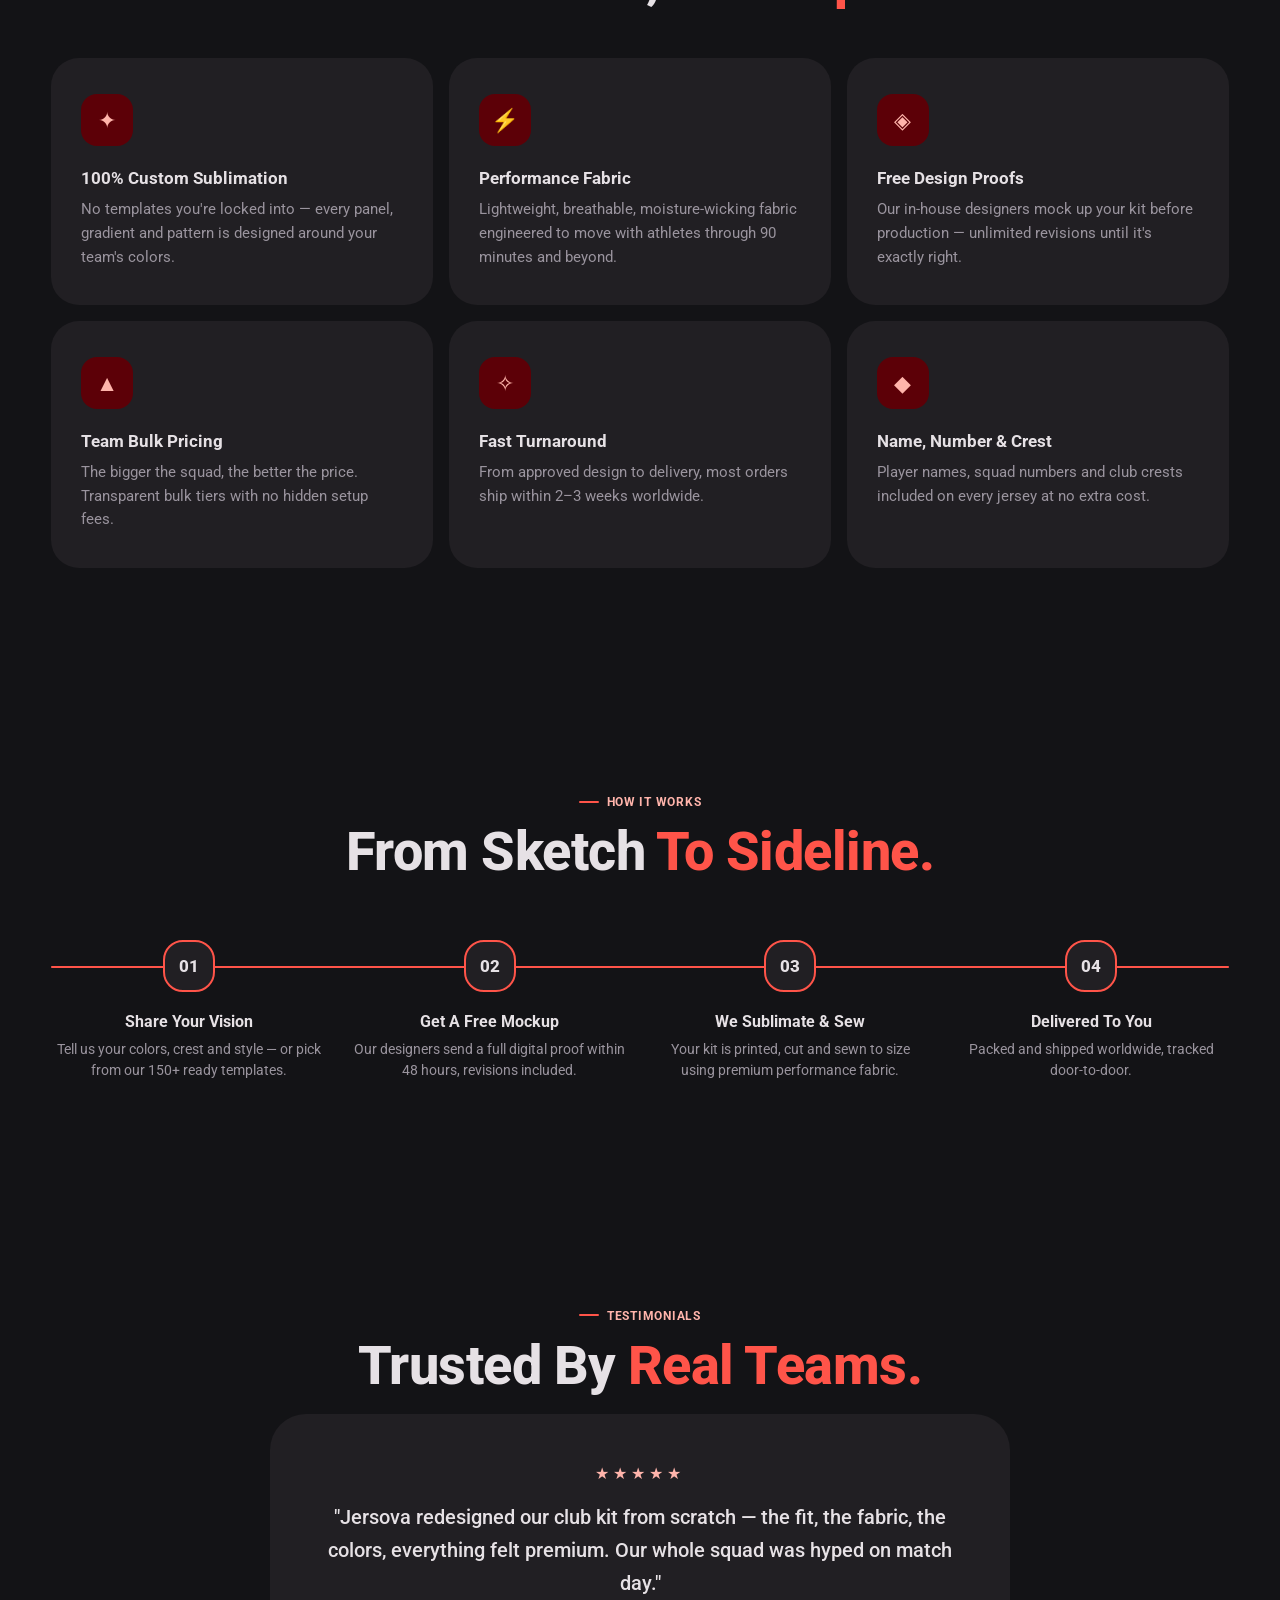
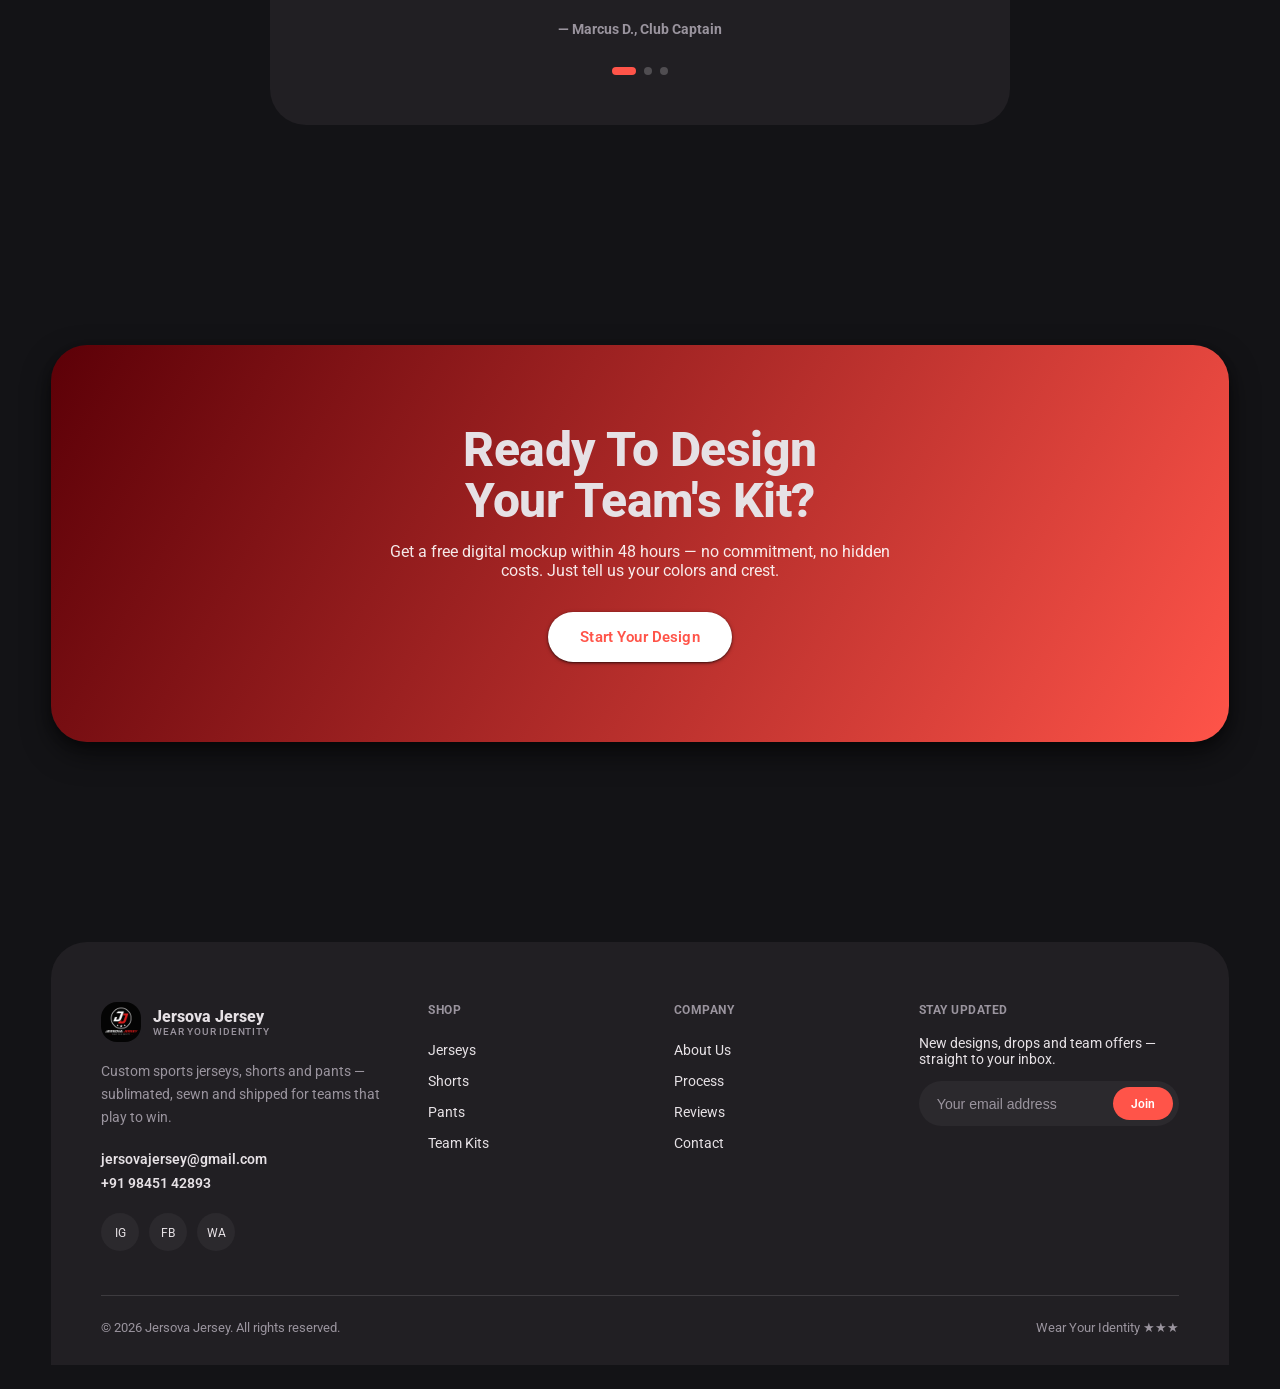
==== commit 397b2478: "Suggest matching shorts, pants and T-shirts in the product preview" ====
--- a/index.html
+++ b/index.html
@@ -17,12 +17,11 @@
 <meta name="twitter:title" content="Jersova Jersey — Custom Sports Jerseys, Shorts & Pants">
 <meta name="twitter:description" content="Custom sublimated sports jerseys, shorts and training pants for teams worldwide. 150+ ready designs, free mockups, bulk pricing. Wear Your Identity.">
 <meta name="twitter:image" content="https://jersovajersey.in/images/logo.png">
-<link rel="icon" href="/images/logo-192.png">
+<link rel="icon" href="/images/logo.png">
 <link rel="preconnect" href="https://fonts.googleapis.com">
 <link rel="preconnect" href="https://fonts.gstatic.com" crossorigin>
 <link href="https://fonts.googleapis.com/css2?family=Roboto:wght@400;500;700;900&display=swap" rel="stylesheet">
 <link rel="stylesheet" href="/css/style.css">
-<link rel="preload" as="image" href="/images/hero.webp" fetchpriority="high">
 <script type="application/ld+json">
 {
   "@context": "https://schema.org",
@@ -72,7 +71,7 @@
   <div class="container">
     <nav>
       <a href="/" class="brand">
-        <img src="/images/logo-192.png" alt="Jersova Jersey logo" width="40" height="40" decoding="async">
+        <img src="/images/logo.png" alt="Jersova Jersey logo">
         <span>Jersova Jersey<small>Wear Your Identity</small></span>
       </a>
       <ul class="nav-links">
@@ -116,12 +115,12 @@
       <div class="hero-blob"></div>
       <div class="hero-card">
         <div class="hero-slideshow" id="heroSlideshow">
-          <img class="slide active" src="/images/hero.webp" alt="Jersova Jersey custom football kit" width="340" height="340" fetchpriority="high" decoding="async">
-          <img class="slide" src="/images/catalog/jerseys/25.webp" alt="Star Strike jersey" width="340" height="340" loading="lazy" decoding="async">
-          <img class="slide" src="/images/catalog/jerseys/50.webp" alt="Skyline Hex jersey" width="340" height="340" loading="lazy" decoding="async">
-          <img class="slide" src="/images/catalog/jerseys/35.webp" alt="Blue Volt jersey" width="340" height="340" loading="lazy" decoding="async">
-          <img class="slide" src="/images/catalog/jerseys/02.webp" alt="Hex Combat jersey" width="340" height="340" loading="lazy" decoding="async">
-          <img class="slide" src="/images/catalog/jerseys/60.webp" alt="Cross Plaid jersey" width="340" height="340" loading="lazy" decoding="async">
+          <img class="slide active" src="/images/hero.webp" alt="Jersova Jersey custom football kit">
+          <img class="slide" src="/images/catalog/jerseys/25.webp" alt="Star Strike jersey">
+          <img class="slide" src="/images/catalog/jerseys/50.webp" alt="Skyline Hex jersey">
+          <img class="slide" src="/images/catalog/jerseys/35.webp" alt="Blue Volt jersey">
+          <img class="slide" src="/images/catalog/jerseys/02.webp" alt="Hex Combat jersey">
+          <img class="slide" src="/images/catalog/jerseys/60.webp" alt="Cross Plaid jersey">
         </div>
         <div class="hero-slideshow-dots" id="heroDots"></div>
       </div>
@@ -135,10 +134,10 @@
 <!-- ============ IMAGE GALLERY STRIP ============ -->
 <div class="container">
   <div class="bleed-strip">
-    <div class="bleed-tile"><img src="/images/catalog/jerseys/25.webp" alt="Star Strike jersey" loading="lazy" decoding="async"><div class="bleed-cap">Star Strike</div></div>
-    <div class="bleed-tile"><img src="/images/catalog/jerseys/50.webp" alt="Skyline Hex jersey" loading="lazy" decoding="async"><div class="bleed-cap">Skyline Hex</div></div>
-    <div class="bleed-tile"><img src="/images/catalog/jerseys/02.webp" alt="Hex Combat jersey" loading="lazy" decoding="async"><div class="bleed-cap">Hex Combat</div></div>
-    <div class="bleed-tile"><img src="/images/catalog/jerseys/60.webp" alt="Cross Plaid jersey" loading="lazy" decoding="async"><div class="bleed-cap">Cross Plaid</div></div>
+    <div class="bleed-tile"><img src="/images/catalog/jerseys/25.webp" alt="Star Strike jersey" loading="lazy"><div class="bleed-cap">Star Strike</div></div>
+    <div class="bleed-tile"><img src="/images/catalog/jerseys/50.webp" alt="Skyline Hex jersey" loading="lazy"><div class="bleed-cap">Skyline Hex</div></div>
+    <div class="bleed-tile"><img src="/images/catalog/jerseys/02.webp" alt="Hex Combat jersey" loading="lazy"><div class="bleed-cap">Hex Combat</div></div>
+    <div class="bleed-tile"><img src="/images/catalog/jerseys/60.webp" alt="Cross Plaid jersey" loading="lazy"><div class="bleed-cap">Cross Plaid</div></div>
   </div>
 </div>
 
@@ -289,6 +288,10 @@
     <div class="lightbox-tag" id="lbTag"></div>
     <div class="lightbox-cap" id="lbTitle"></div>
     <p class="lightbox-desc" id="lbDesc"></p>
+    <div class="lb-suggest" id="lbSuggest" hidden>
+      <div class="lb-suggest-title">Complete the kit — matching Shorts &amp; Pants</div>
+      <div class="lb-suggest-row" id="lbSuggestRow"></div>
+    </div>
     <div class="lightbox-actions">
       <a href="/contact/" class="btn btn-primary" id="lbCta">Enquire About This Design</a>
       <a href="/jerseys/" class="btn btn-ghost">View Full Catalog</a>
@@ -301,7 +304,7 @@
   <div class="container">
     <div class="footer-grid">
       <div class="footer-brand">
-        <a href="/" class="brand"><img src="/images/logo-192.png" alt="logo" width="40" height="40" decoding="async"><span>Jersova Jersey<small>Wear Your Identity</small></span></a>
+        <a href="/" class="brand"><img src="/images/logo.png" alt="logo"><span>Jersova Jersey<small>Wear Your Identity</small></span></a>
         <p>Custom sports jerseys, shorts and pants — sublimated, sewn and shipped for teams that play to win.</p>
         <div class="footer-contact">
           <a href="mailto:jersovajersey@gmail.com">jersovajersey@gmail.com</a>
@@ -347,6 +350,7 @@
 <button class="totop" id="totop" aria-label="Back to top">↑</button>
 
 <script src="/js/common.js"></script>
+<script src="/js/catalog-colors.js"></script>
 <script>
 /* ============ PROCESS LINE FILL ============ */
 const processFill=document.getElementById('processFill');
@@ -369,7 +373,7 @@
 ];
 document.getElementById('productGrid').innerHTML=featured.map((p,i)=>`
   <div class="card" data-idx="${i}">
-    <div class="imgbox"><img src="/images/${p.img}.webp" alt="${p.name}" loading="lazy" decoding="async"></div>
+    <div class="imgbox"><img src="/images/${p.img}.webp" alt="${p.name}" loading="lazy"></div>
     <div class="view-btn">↗</div>
     <div class="info">
       <div class="tag">Jersova ${p.tag}</div>
@@ -409,6 +413,36 @@
   lbCta.href=`https://wa.me/919845142893?text=${encodeURIComponent(waText)}`;
   lbCta.target='_blank';
   lbCta.rel='noopener';
+  renderSuggestions(item);
+}
+
+/* ============ MATCHING SUGGESTIONS ============ */
+// closest pair between two items' dominant colors (lower = better match)
+const COLORS=window.CATALOG_COLORS||{};
+function matchScore(a,b){
+  const ca=COLORS[a], cb=COLORS[b];
+  if(!ca||!cb) return Infinity;
+  let best=Infinity;
+  ca.forEach(x=>cb.forEach(y=>{best=Math.min(best,Math.hypot(x[0]-y[0],x[1]-y[1],x[2]-y[2]));}));
+  return best;
+}
+function renderSuggestions(item){
+  const key=item.img.replace('catalog/','');
+  const picks=[];
+  [['shorts','Shorts'],['pants','Training Pants']].forEach(([folder,label])=>{
+    Object.keys(COLORS).filter(k=>k.startsWith(folder+'/'))
+      .map(k=>({k,score:matchScore(key,k)}))
+      .sort((a,b)=>a.score-b.score).slice(0,3)
+      .forEach(x=>picks.push({k:x.k,folder,name:`${label} ${x.k.split('/')[1]}`}));
+  });
+  const box=document.getElementById('lbSuggest');
+  if(!picks.length){box.hidden=true;return;}
+  document.getElementById('lbSuggestRow').innerHTML=picks.map(p=>`
+    <a class="lb-suggest-item" href="/jerseys/?open=${p.k}" aria-label="View ${p.name}">
+      <img src="/images/catalog/${p.k}.webp" alt="${p.name}" loading="lazy">
+      <span>${p.name}</span>
+    </a>`).join('');
+  box.hidden=false;
 }
 function closeLightbox(){lightbox.classList.remove('open');}
 document.getElementById('lbClose').addEventListener('click',closeLightbox);
--- a/css/style.css
+++ b/css/style.css
@@ -253,14 +253,14 @@
 .catalog-count b{color:var(--on-surface);}
 
 /* ============ LIGHTBOX ============ */
-.lightbox{position:fixed;inset:0;z-index:5000;background:rgba(10,10,12,.9);backdrop-filter:blur(14px);
+.lightbox{position:fixed;inset:0;z-index:5000;overflow-y:auto;padding:20px 0;background:rgba(10,10,12,.9);backdrop-filter:blur(14px);
   display:flex;align-items:center;justify-content:center;opacity:0;visibility:hidden;transition:opacity .4s var(--ease-em),visibility .4s var(--ease-em);}
 .lightbox.open{opacity:1;visibility:visible;}
 .lightbox-inner{position:relative;width:min(720px,88vw);text-align:center;transform:scale(.92);transition:transform .4s var(--ease-em);
-  background:var(--surface-container);border-radius:var(--r-xl);padding:44px;box-shadow:var(--e3);}
+  background:var(--surface-container);border-radius:var(--r-xl);padding:44px;box-shadow:var(--e3);margin:auto;}
 .lightbox.open .lightbox-inner{transform:scale(1);}
 .lightbox-imgbox{background:var(--surface-low);border-radius:var(--r-md);padding:24px;display:flex;align-items:center;justify-content:center;}
-.lightbox-inner img{margin:0 auto;max-height:50vh;width:auto;}
+.lightbox-inner img{margin:0 auto;max-height:36vh;width:auto;}
 .lightbox-tag{display:inline-block;font-size:.66rem;letter-spacing:.04em;text-transform:uppercase;color:var(--primary);font-weight:700;
   background:var(--primary-container);padding:5px 12px;border-radius:var(--r-full);margin-top:22px;}
 .lightbox-cap{margin-top:14px;font-weight:800;letter-spacing:0;font-size:1.3rem;}
@@ -273,7 +273,15 @@
 .lightbox-close{top:12px;right:12px;}
 .lightbox-prev{top:50%;left:-58px;transform:translateY(-50%);}
 .lightbox-next{top:50%;right:-58px;transform:translateY(-50%);}
-@media(max-width:760px){.lightbox-inner{padding:24px;}.lightbox-prev{left:6px;}.lightbox-next{right:6px;}}
+.lb-suggest{margin-top:22px;padding-top:18px;border-top:1px solid var(--outline);}
+.lb-suggest-title{font-size:.72rem;letter-spacing:.06em;text-transform:uppercase;font-weight:700;color:var(--on-surface-var);margin-bottom:12px;}
+.lb-suggest-row{display:grid;grid-template-columns:repeat(6,1fr);gap:10px;}
+.lb-suggest-item{background:var(--surface-low);border:1px solid transparent;border-radius:var(--r-md);padding:8px;color:inherit;font:inherit;cursor:pointer;transition:border-color .25s,transform .25s;}
+.lb-suggest-item:hover{border-color:var(--primary);transform:translateY(-3px);}
+.lb-suggest-item img{width:100%;aspect-ratio:1/1;object-fit:contain;}
+.lb-suggest-item span{display:block;margin-top:6px;font-size:.66rem;line-height:1.3;color:var(--on-surface-var);}
+@media(max-width:760px){.lb-suggest-row{grid-template-columns:repeat(3,1fr);}}
+@media(max-width:760px){.lightbox-inner{padding:24px;}.lightbox-prev{left:6px;top:150px;}.lightbox-next{right:6px;top:150px;}}
 
 /* ============ WHY US / FEATURES ============ */
 .features{display:grid;grid-template-columns:repeat(3,1fr);gap:16px;}
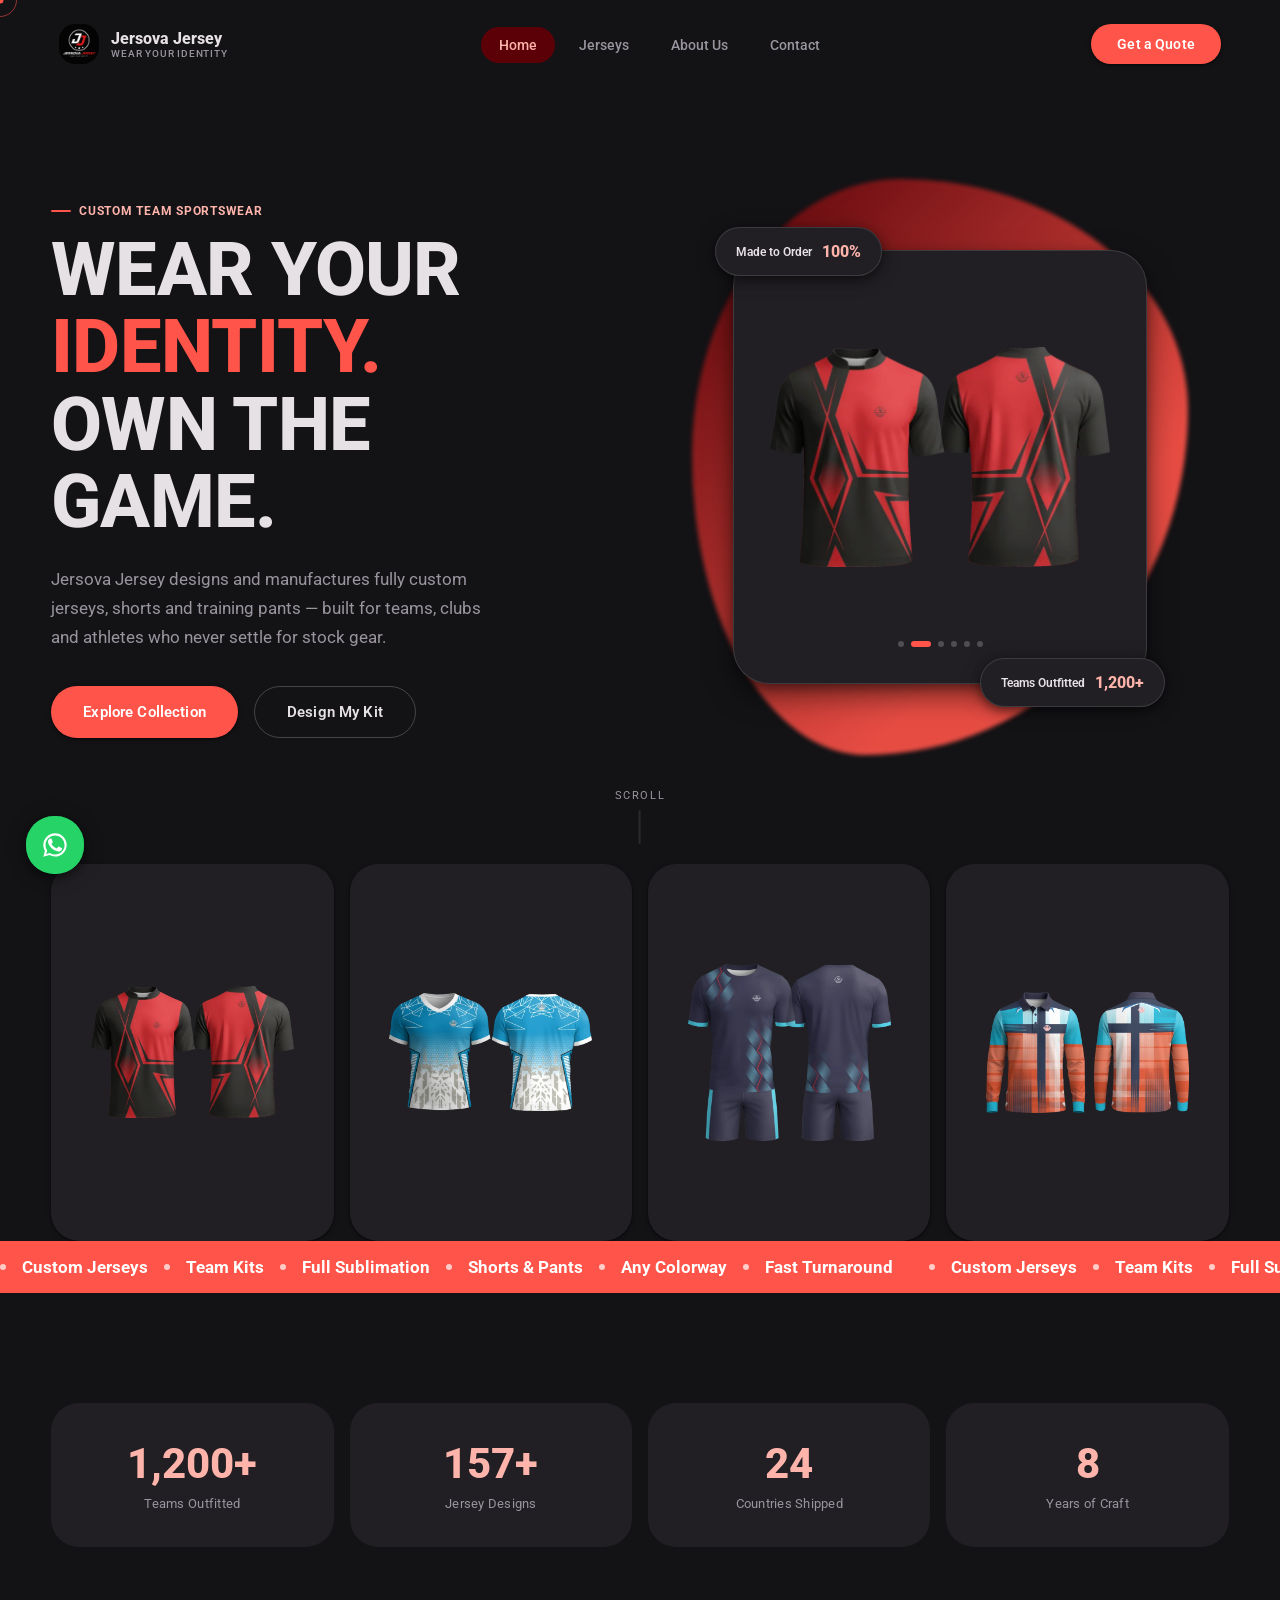
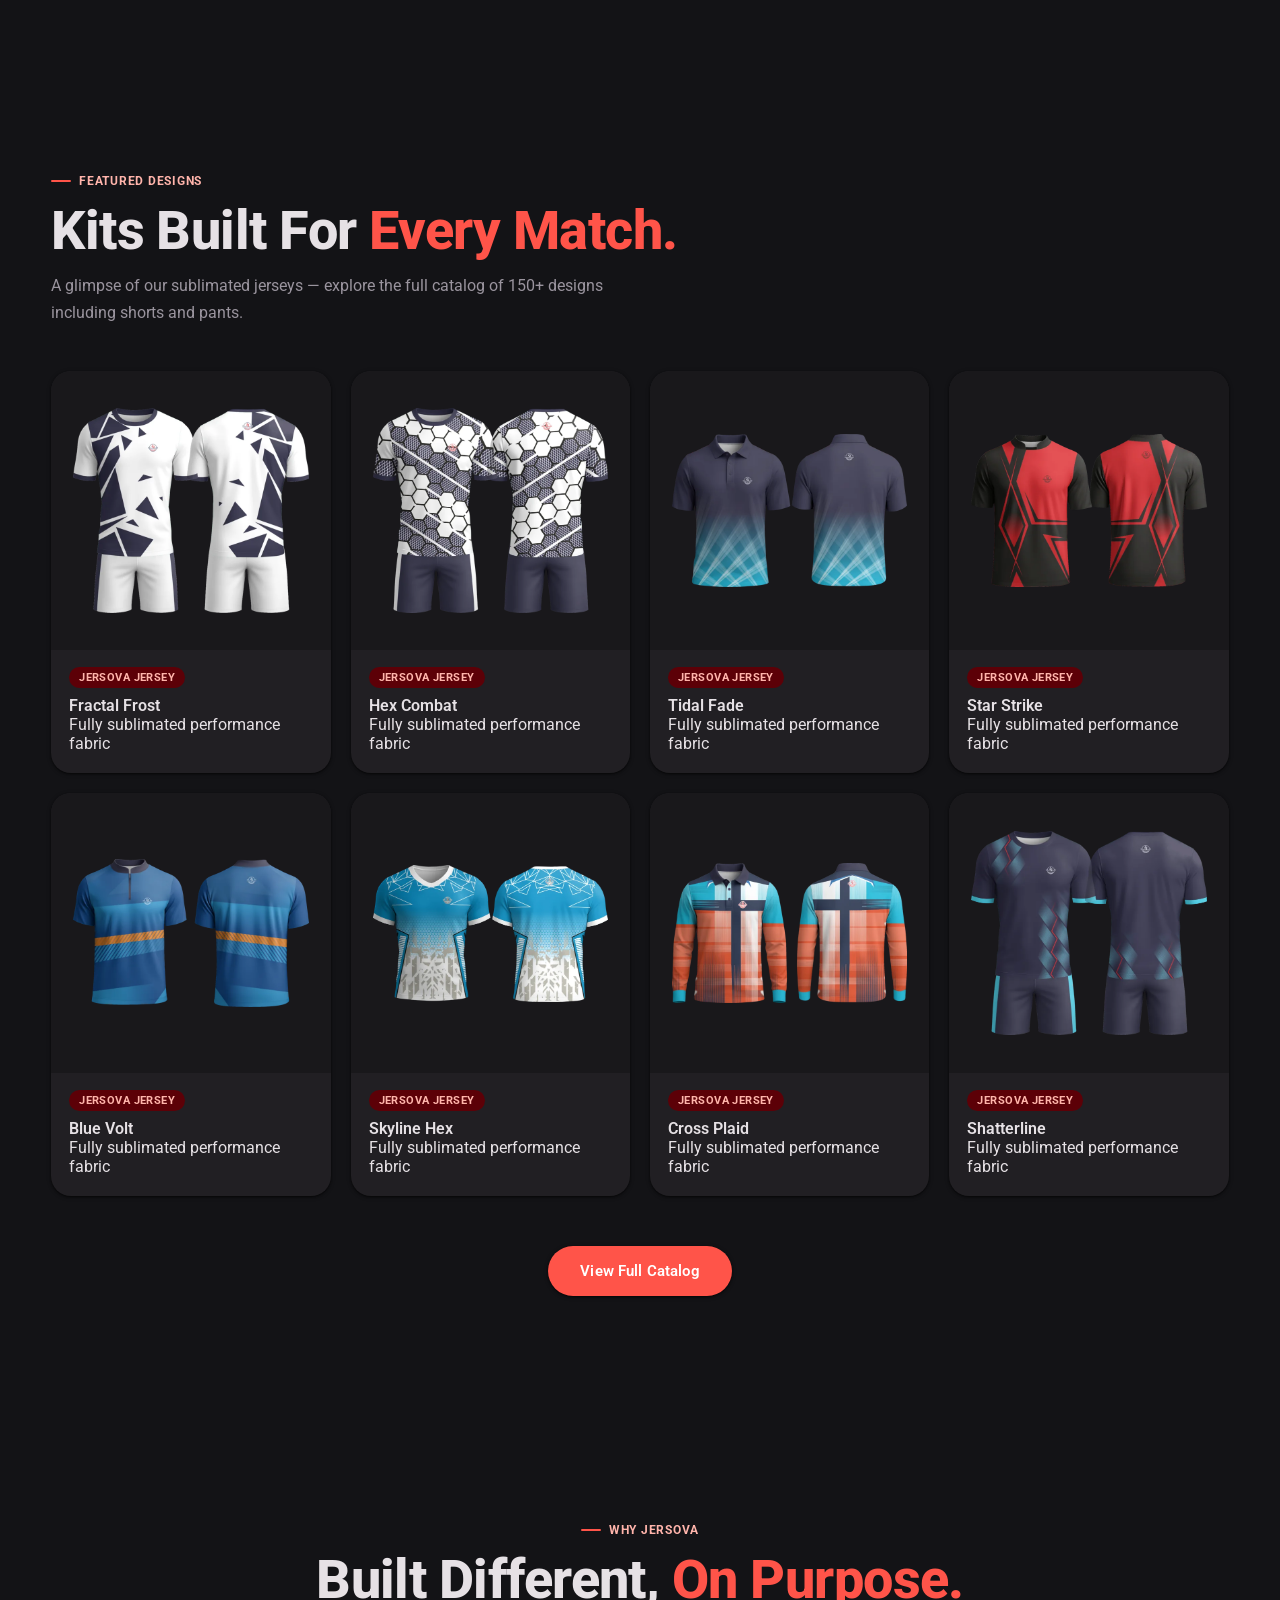
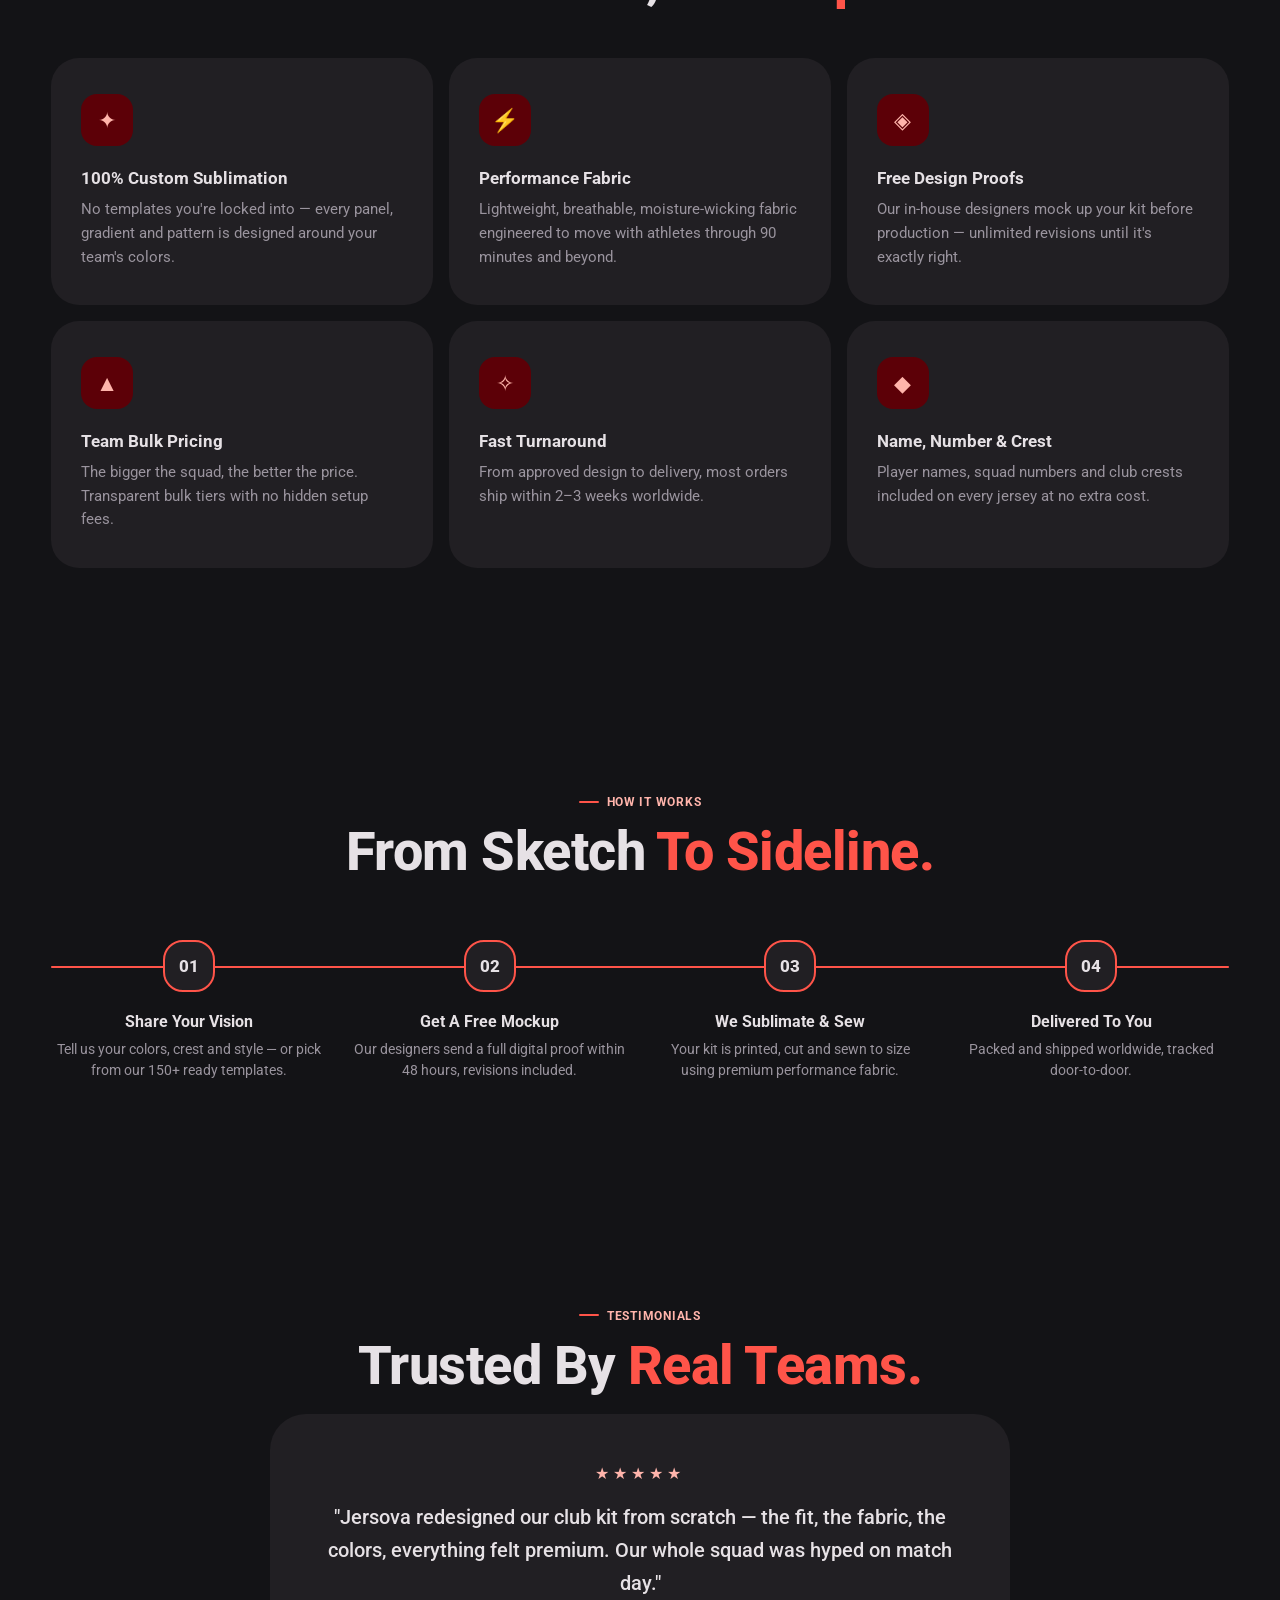
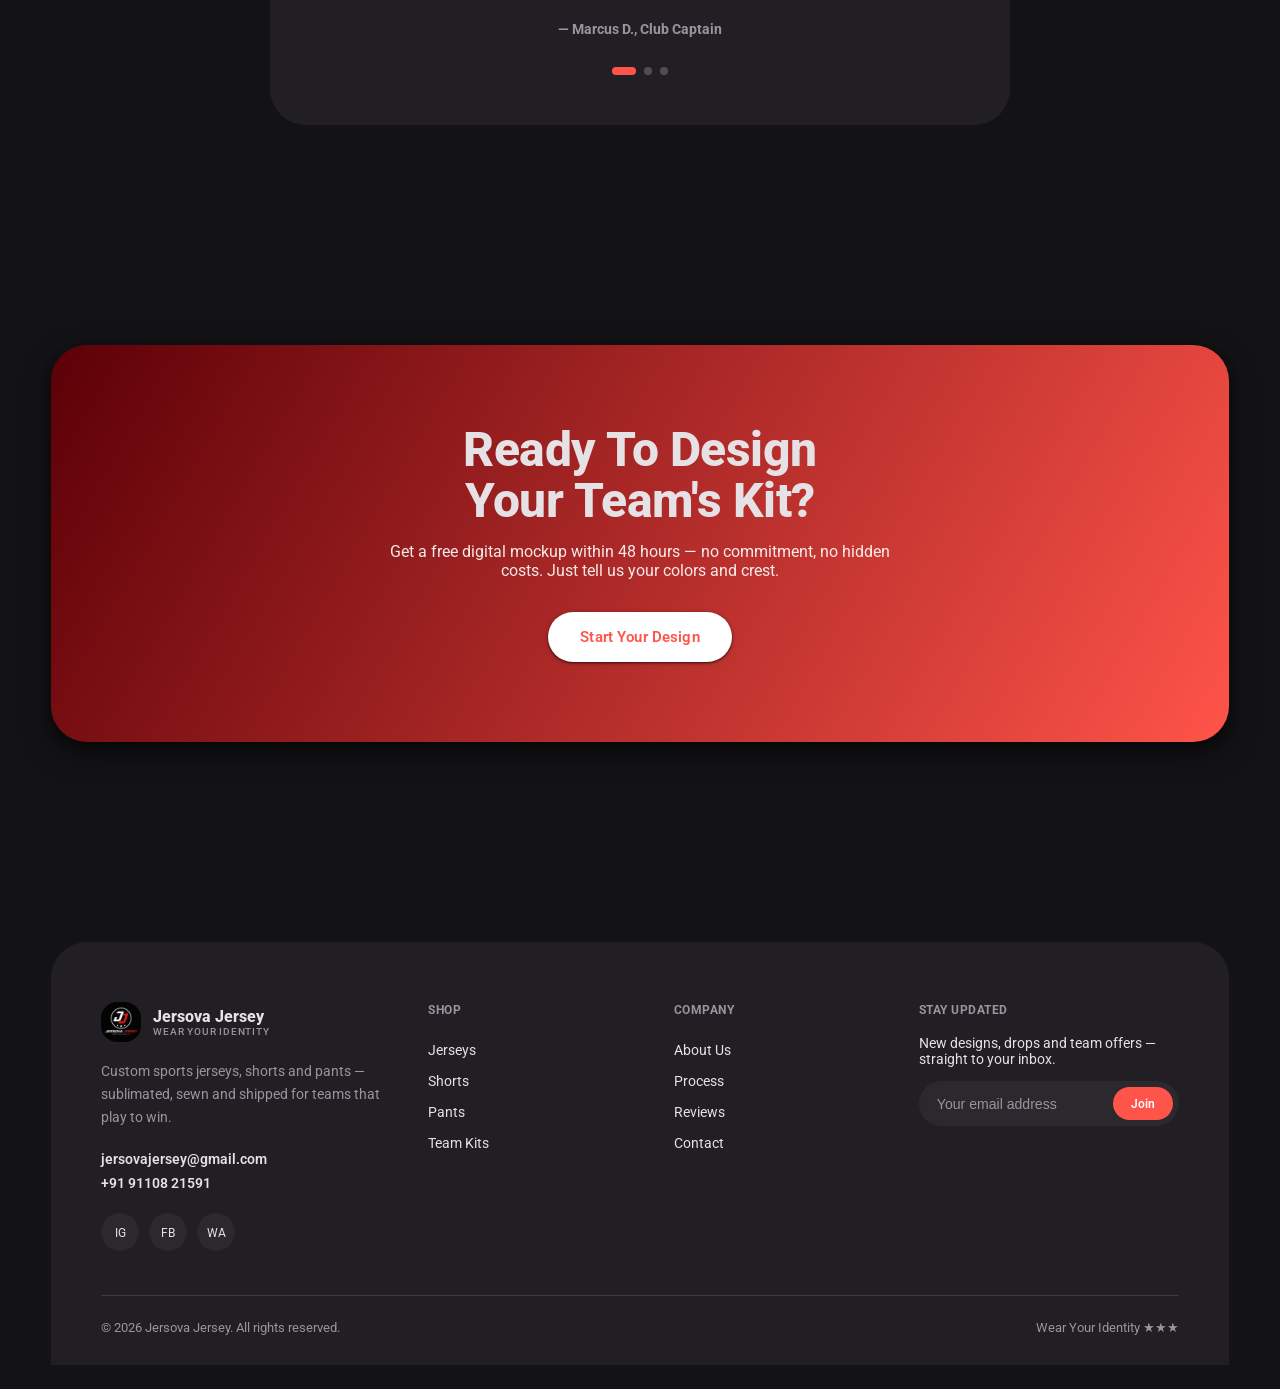
==== commit 86305747: "Update contact and WhatsApp number" ====
--- a/index.html
+++ b/index.html
@@ -33,9 +33,9 @@
   "logo": "https://jersovajersey.in/images/logo.png",
   "image": "https://jersovajersey.in/images/logo.png",
   "email": "jersovajersey@gmail.com",
-  "telephone": "+91-98451-42893",
+  "telephone": "+91-91108-21591",
   "sameAs": [
-    "https://wa.me/919845142893"
+    "https://wa.me/919110821591"
   ],
   "makesOffer": {
     "@type": "Offer",
@@ -308,12 +308,12 @@
         <p>Custom sports jerseys, shorts and pants — sublimated, sewn and shipped for teams that play to win.</p>
         <div class="footer-contact">
           <a href="mailto:jersovajersey@gmail.com">jersovajersey@gmail.com</a>
-          <a href="tel:+919845142893">+91 98451 42893</a>
+          <a href="tel:+919110821591">+91 91108 21591</a>
         </div>
         <div class="social">
           <a href="#" aria-label="Instagram">IG</a>
           <a href="#" aria-label="Facebook">FB</a>
-          <a href="https://wa.me/919845142893" target="_blank" rel="noopener" aria-label="WhatsApp">WA</a>
+          <a href="https://wa.me/919110821591" target="_blank" rel="noopener" aria-label="WhatsApp">WA</a>
         </div>
       </div>
       <div class="fcol">
@@ -346,7 +346,7 @@
   </div>
 </footer>
 
-<a class="whatsapp-fab" href="https://wa.me/919845142893?text=Hi%20Jersova%20Jersey%2C%20I%27d%20like%20to%20know%20more%20about%20custom%20kits." target="_blank" rel="noopener" aria-label="Chat on WhatsApp"><svg viewBox="0 0 24 24" fill="#fff"><path d="M17.472 14.382c-.297-.149-1.758-.867-2.03-.967-.273-.099-.471-.148-.67.15-.197.297-.767.966-.94 1.164-.173.199-.347.223-.644.075-.297-.15-1.255-.463-2.39-1.475-.883-.788-1.48-1.761-1.653-2.059-.173-.297-.018-.458.13-.606.134-.133.298-.347.446-.52.149-.174.198-.298.298-.497.099-.198.05-.371-.025-.52-.075-.149-.669-1.612-.916-2.207-.242-.579-.487-.5-.669-.51-.173-.008-.371-.01-.57-.01-.198 0-.52.074-.792.372-.272.297-1.04 1.016-1.04 2.479 0 1.462 1.065 2.875 1.213 3.074.149.198 2.096 3.2 5.077 4.487.709.306 1.262.489 1.694.625.712.227 1.36.195 1.871.118.571-.085 1.758-.719 2.006-1.413.248-.694.248-1.289.173-1.413-.074-.124-.272-.198-.57-.347z"/><path d="M12.004 2.003c-5.514 0-9.997 4.483-9.997 9.997 0 1.762.464 3.484 1.346 4.997L2 22l5.128-1.345a9.96 9.96 0 004.876 1.242h.004c5.514 0 9.997-4.483 9.997-9.997 0-2.67-1.04-5.182-2.929-7.07a9.935 9.935 0 00-7.072-2.928zm0 18.174h-.003a8.148 8.148 0 01-4.15-1.135l-.298-.177-3.048.8.813-2.97-.194-.306a8.15 8.15 0 01-1.252-4.386c0-4.508 3.67-8.176 8.185-8.176 2.185 0 4.24.85 5.786 2.397a8.13 8.13 0 012.396 5.79c-.002 4.508-3.67 8.163-8.235 8.163z"/></svg></a>
+<a class="whatsapp-fab" href="https://wa.me/919110821591?text=Hi%20Jersova%20Jersey%2C%20I%27d%20like%20to%20know%20more%20about%20custom%20kits." target="_blank" rel="noopener" aria-label="Chat on WhatsApp"><svg viewBox="0 0 24 24" fill="#fff"><path d="M17.472 14.382c-.297-.149-1.758-.867-2.03-.967-.273-.099-.471-.148-.67.15-.197.297-.767.966-.94 1.164-.173.199-.347.223-.644.075-.297-.15-1.255-.463-2.39-1.475-.883-.788-1.48-1.761-1.653-2.059-.173-.297-.018-.458.13-.606.134-.133.298-.347.446-.52.149-.174.198-.298.298-.497.099-.198.05-.371-.025-.52-.075-.149-.669-1.612-.916-2.207-.242-.579-.487-.5-.669-.51-.173-.008-.371-.01-.57-.01-.198 0-.52.074-.792.372-.272.297-1.04 1.016-1.04 2.479 0 1.462 1.065 2.875 1.213 3.074.149.198 2.096 3.2 5.077 4.487.709.306 1.262.489 1.694.625.712.227 1.36.195 1.871.118.571-.085 1.758-.719 2.006-1.413.248-.694.248-1.289.173-1.413-.074-.124-.272-.198-.57-.347z"/><path d="M12.004 2.003c-5.514 0-9.997 4.483-9.997 9.997 0 1.762.464 3.484 1.346 4.997L2 22l5.128-1.345a9.96 9.96 0 004.876 1.242h.004c5.514 0 9.997-4.483 9.997-9.997 0-2.67-1.04-5.182-2.929-7.07a9.935 9.935 0 00-7.072-2.928zm0 18.174h-.003a8.148 8.148 0 01-4.15-1.135l-.298-.177-3.048.8.813-2.97-.194-.306a8.15 8.15 0 01-1.252-4.386c0-4.508 3.67-8.176 8.185-8.176 2.185 0 4.24.85 5.786 2.397a8.13 8.13 0 012.396 5.79c-.002 4.508-3.67 8.163-8.235 8.163z"/></svg></a>
 <button class="totop" id="totop" aria-label="Back to top">↑</button>
 
 <script src="/js/common.js"></script>
@@ -410,7 +410,7 @@
   lbDesc.textContent=item.desc;
   const imgUrl=`${window.location.origin}/images/${item.img}.webp`;
   const waText=`Hi Jersova Jersey, I'm interested in the "${item.name}" design.\n\nView design: ${imgUrl}\n\nPlease share pricing and customization options.`;
-  lbCta.href=`https://wa.me/919845142893?text=${encodeURIComponent(waText)}`;
+  lbCta.href=`https://wa.me/919110821591?text=${encodeURIComponent(waText)}`;
   lbCta.target='_blank';
   lbCta.rel='noopener';
   renderSuggestions(item);
